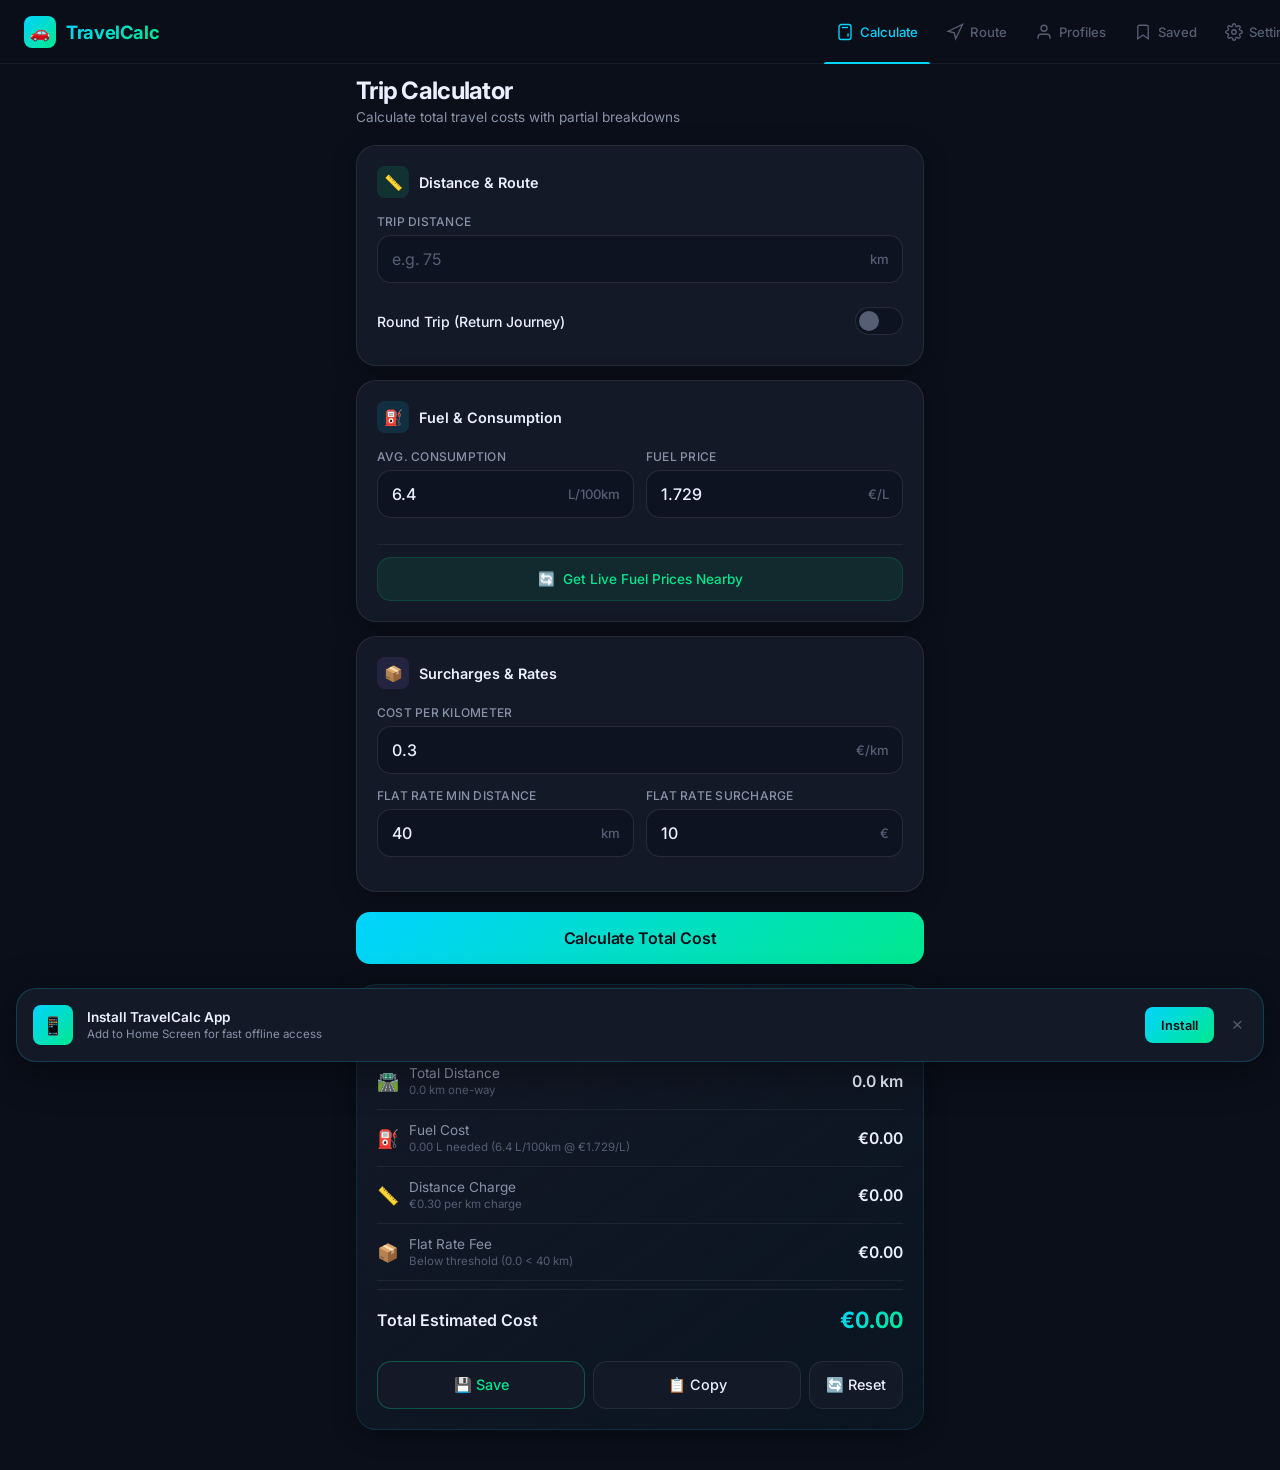
==== Travelcalc/index.html @ 136b0289 "ordnerstruktur" ====
<!DOCTYPE html>
<html lang="en">
<head>
  <meta charset="UTF-8">
  <meta name="viewport" content="width=device-width, initial-scale=1.0, maximum-scale=1.0, user-scalable=no, viewport-fit=cover">
  <title>Travel Cost Calculator — Smart Trip Expense & Fuel Estimation</title>
  <meta name="description" content="Quickly calculate travel and trip driving costs. Accurate fuel expenses, flat rates, per-kilometer charges, multiple vehicle profiles, and real-time gas prices.">
  <meta name="theme-color" content="#0b0f1a">
  <meta name="apple-mobile-web-app-capable" content="yes">
  <meta name="apple-mobile-web-app-status-bar-style" content="black-translucent">
  <meta name="apple-mobile-web-app-title" content="TravelCalc">

  <!-- Manifest & Icons -->
  <link rel="manifest" href="manifest.json">
  <link rel="icon" type="image/png" sizes="192x192" href="icons/icon-192.png">
  <link rel="apple-touch-icon" href="icons/icon-192.png">

  <!-- Typography: Inter -->
  <link rel="preconnect" href="https://fonts.googleapis.com">
  <link rel="preconnect" href="https://fonts.gstatic.com" crossorigin>
  <link href="https://fonts.googleapis.com/css2?family=Inter:wght@300;400;500;600;700;800&display=swap" rel="stylesheet">

  <link rel="stylesheet" href="style.css">
</head>
<body>

  <!-- Top App Header -->
  <header class="app-header">
    <div class="app-header__logo" id="headerLogo">
      <div class="app-header__logo-icon">🚗</div>
      <span>TravelCalc</span>
    </div>
    <button class="app-header__profile-badge" id="activeProfileBadge" title="Click to switch profile">
      <div class="app-header__profile-dot"></div>
      <span id="activeProfileBadgeName">Default Car</span>
    </button>
  </header>

  <!-- Main Views Container -->
  <main class="app-content">

    <!-- ==================== VIEW 1: CALCULATOR ==================== -->
    <section class="view active" id="view-calculator">
      <h1 class="section-title">Trip Calculator</h1>
      <p class="section-subtitle">Calculate total travel costs with partial breakdowns</p>

      <!-- Distance Card -->
      <div class="glass-card">
        <div class="glass-card__title">
          <div class="glass-card__title-icon route">📏</div>
          <span>Distance & Route</span>
        </div>

        <div class="form-group">
          <label class="form-label" for="inputDistance">Trip Distance</label>
          <div class="form-input-group">
            <input type="number" id="inputDistance" class="form-input" placeholder="e.g. 75" step="0.1" min="0" inputmode="decimal">
            <span class="form-input-group__suffix">km</span>
          </div>
        </div>

        <div class="toggle-row">
          <div class="toggle-row__label">Round Trip (Return Journey)</div>
          <label class="toggle-switch">
            <input type="checkbox" id="toggleRoundTrip">
            <span class="toggle-switch__slider"></span>
          </label>
        </div>
      </div>

      <!-- Fuel & Consumption Card -->
      <div class="glass-card">
        <div class="glass-card__title">
          <div class="glass-card__title-icon fuel">⛽</div>
          <span>Fuel & Consumption</span>
        </div>

        <div class="form-row">
          <div class="form-group">
            <label class="form-label" for="inputConsumption">Avg. Consumption</label>
            <div class="form-input-group">
              <input type="number" id="inputConsumption" class="form-input" placeholder="6.5" step="0.1" min="0" inputmode="decimal">
              <span class="form-input-group__suffix">L/100km</span>
            </div>
          </div>

          <div class="form-group">
            <label class="form-label" for="inputFuelPrice">Fuel Price</label>
            <div class="form-input-group">
              <input type="number" id="inputFuelPrice" class="form-input" placeholder="1.75" step="0.001" min="0" inputmode="decimal">
              <span class="form-input-group__suffix">€/L</span>
            </div>
          </div>
        </div>

        <!-- Live Fuel Price Button -->
        <div class="fetch-fuel-section">
          <button type="button" class="fetch-fuel-btn" id="btnFetchFuel">
            <span id="btnFetchFuelIcon">🔄</span>
            <span id="btnFetchFuelText">Get Live Fuel Prices Nearby</span>
          </button>
        </div>
      </div>

      <!-- Surcharges & Extra Costs Card -->
      <div class="glass-card">
        <div class="glass-card__title">
          <div class="glass-card__title-icon flat">📦</div>
          <span>Surcharges & Rates</span>
        </div>

        <div class="form-group">
          <label class="form-label" for="inputCostPerKm">Cost Per Kilometer</label>
          <div class="form-input-group">
            <input type="number" id="inputCostPerKm" class="form-input" placeholder="0.30" step="0.01" min="0" inputmode="decimal">
            <span class="form-input-group__suffix">€/km</span>
          </div>
        </div>

        <div class="form-row">
          <div class="form-group">
            <label class="form-label" for="inputFlatThreshold">Flat Rate Min Distance</label>
            <div class="form-input-group">
              <input type="number" id="inputFlatThreshold" class="form-input" placeholder="50" step="1" min="0" inputmode="numeric">
              <span class="form-input-group__suffix">km</span>
            </div>
          </div>

          <div class="form-group">
            <label class="form-label" for="inputFlatAmount">Flat Rate Surcharge</label>
            <div class="form-input-group">
              <input type="number" id="inputFlatAmount" class="form-input" placeholder="15.00" step="0.50" min="0" inputmode="decimal">
              <span class="form-input-group__suffix">€</span>
            </div>
          </div>
        </div>
      </div>

      <!-- Action Button -->
      <button type="button" class="btn-primary" id="btnCalculate">
        Calculate Total Cost
      </button>

      <!-- Calculation Results Panel -->
      <div class="results-panel" id="resultsPanel">
        <div class="glass-card">
          <div class="glass-card__title">
            <div class="glass-card__title-icon cost">📊</div>
            <span>Cost Breakdown</span>
          </div>

          <div class="result-row">
            <div class="result-row__left">
              <span class="result-row__icon">🛣️</span>
              <div>
                <div class="result-row__label">Total Distance</div>
                <div class="result-row__detail" id="resDistanceDetail">0 km one-way</div>
              </div>
            </div>
            <div class="result-row__value" id="resDistance">0.0 km</div>
          </div>

          <div class="result-row">
            <div class="result-row__left">
              <span class="result-row__icon">⛽</span>
              <div>
                <div class="result-row__label">Fuel Cost</div>
                <div class="result-row__detail" id="resFuelDetail">0.00 L needed</div>
              </div>
            </div>
            <div class="result-row__value" id="resFuelCost">€0.00</div>
          </div>

          <div class="result-row">
            <div class="result-row__left">
              <span class="result-row__icon">📏</span>
              <div>
                <div class="result-row__label">Distance Charge</div>
                <div class="result-row__detail" id="resKmDetail">€0.00 / km</div>
              </div>
            </div>
            <div class="result-row__value" id="resKmCost">€0.00</div>
          </div>

          <div class="result-row">
            <div class="result-row__left">
              <span class="result-row__icon">📦</span>
              <div>
                <div class="result-row__label">Flat Rate Fee</div>
                <div class="result-row__detail" id="resFlatDetail">Threshold not reached</div>
              </div>
            </div>
            <div class="result-row__value" id="resFlatCost">€0.00</div>
          </div>

          <div class="result-row total">
            <div class="result-row__label">Total Estimated Cost</div>
            <div class="result-row__value" id="resTotalCost">€0.00</div>
          </div>

          <div style="display: flex; gap: 8px; margin-top: 16px; flex-wrap: wrap;">
            <button type="button" class="btn-secondary" id="btnSaveCalc" style="flex: 1; border-color: rgba(0, 232, 143, 0.3); color: var(--accent-secondary);">
              💾 Save
            </button>
            <button type="button" class="btn-secondary" id="btnCopySummary" style="flex: 1;">
              📋 Copy
            </button>
            <button type="button" class="btn-secondary" id="btnResetCalc" style="width: auto; padding: 0 16px;">
              🔄 Reset
            </button>
          </div>
        </div>
      </div>
    </section>

    <!-- ==================== VIEW 2: ROUTE PLANNER ==================== -->
    <section class="view" id="view-route">
      <h1 class="section-title">Route Distance</h1>
      <p class="section-subtitle">Enter start & destination to determine route distance automatically</p>

      <div class="glass-card">
        <div class="glass-card__title">
          <div class="glass-card__title-icon route">📍</div>
          <span>Trip Locations</span>
        </div>

        <div class="form-group">
          <label class="form-label" for="routeOrigin">Starting Point (Origin)</label>
          <div class="form-input-group">
            <input type="text" id="routeOrigin" class="form-input" placeholder="e.g. Frankfurt Hauptbahnhof or City">
            <button type="button" class="form-input-group__btn" id="btnCurrentLocation" title="Use current GPS location">🎯</button>
          </div>
        </div>

        <div class="form-group">
          <label class="form-label" for="routeDestination">Destination</label>
          <div class="form-input-group">
            <input type="text" id="routeDestination" class="form-input" placeholder="e.g. Cologne Cathedral, Berlin, Munich">
          </div>
        </div>

        <button type="button" class="btn-primary" id="btnCalculateRoute">
          🔍 Find Distance & Route
        </button>

        <!-- Route Results Display -->
        <div id="routeResultsCard" class="hidden" style="margin-top: 20px;">
          <div class="route-info-bar">
            <div class="route-info-chip">
              <div class="route-info-chip__value" id="routeDistanceValue">0 km</div>
              <div class="route-info-chip__label">Driving Distance</div>
            </div>
            <div class="route-info-chip">
              <div class="route-info-chip__value" id="routeDurationValue">0 min</div>
              <div class="route-info-chip__label">Est. Travel Time</div>
            </div>
          </div>

          <div style="margin-top: 14px; display: flex; gap: 8px;">
            <button type="button" class="btn-primary" id="btnApplyRouteToCalc" style="margin-top: 0; flex: 1;">
              ⚡ Apply Distance & Calculate Costs
            </button>
          </div>
        </div>
      </div>

      <!-- Maps Sync Info Card -->
      <div class="glass-card" style="margin-top: 14px;">
        <div class="glass-card__title">
          <div class="glass-card__title-icon cost">ℹ️</div>
          <span>Routing & Google Maps Sync</span>
        </div>
        <p style="font-size: 0.82rem; color: var(--text-secondary); line-height: 1.5;">
          This app can utilize high-precision routing via <strong>Google Maps Distance Matrix</strong>. If no Google API key is configured yet, the app provides smart routing calculations automatically via open geospatial routing so you can start right away!
        </p>
        <button type="button" class="btn-secondary btn-small" id="btnOpenMapsSettings" style="margin-top: 12px;">
          ⚙️ Configure Google Maps API Key
        </button>
      </div>
    </section>

    <!-- ==================== VIEW 3: PROFILES ==================== -->
    <section class="view" id="view-profiles">
      <div style="display: flex; align-items: center; justify-content: space-between; margin-bottom: 4px;">
        <h1 class="section-title" style="margin-bottom: 0;">Vehicle Profiles</h1>
        <button type="button" class="btn-primary btn-small" id="btnOpenNewProfileModal" style="margin-top: 0;">
          + New Profile
        </button>
      </div>
      <p class="section-subtitle">Save vehicle presets and rates for instant calculation</p>

      <div class="profiles-grid" id="profilesListContainer">
        <!-- Injected via JavaScript -->
      </div>
    </section>

    <!-- ==================== VIEW 4: SETTINGS ==================== -->
    <section class="view" id="view-settings">
      <h1 class="section-title">Settings & APIs</h1>
      <p class="section-subtitle">Configure external services, defaults and data preferences</p>

      <!-- APIs Group -->
      <div class="settings-group">
        <div class="settings-group__title">External Synchronizations</div>

        <div class="settings-item">
          <div class="settings-item__left">
            <span class="settings-item__icon">🗺️</span>
            <div>
              <div class="settings-item__label">Google Maps API</div>
              <div class="settings-item__sublabel">For addresses & driving distance</div>
            </div>
          </div>
          <div class="settings-item__right">
            <span class="api-key-status missing" id="googleMapsStatus">Not configured</span>
          </div>
        </div>

        <div class="glass-card" style="margin-top: 6px; border-radius: 4px 4px var(--radius-md) var(--radius-md); padding: 14px;">
          <label class="form-label" for="settingGoogleMapsKey">Google Maps API Key</label>
          <div class="form-input-group">
            <input type="password" id="settingGoogleMapsKey" class="form-input" placeholder="Paste your AIzaSy... key">
            <button type="button" class="form-input-group__btn" id="btnToggleMapsKeyVisibility">👁️</button>
          </div>
          <div style="display: flex; gap: 8px; margin-top: 10px;">
            <button type="button" class="btn-secondary btn-small" id="btnSaveMapsKey">Save Key</button>
            <button type="button" class="btn-secondary btn-small" id="btnClearMapsKey">Clear</button>
          </div>

          <!-- Google Maps Setup Guide -->
          <details class="api-guide" id="googleMapsGuide">
            <summary class="api-guide__toggle">📖 How to get a Google Maps API Key</summary>
            <div class="api-guide__content">
              <div class="api-guide__step"><span class="api-guide__step-num">1</span> Go to the <a href="https://console.cloud.google.com/apis/credentials" target="_blank" rel="noopener">Google Cloud Console → Credentials</a></div>
              <div class="api-guide__step"><span class="api-guide__step-num">2</span> Create a project (or select an existing one)</div>
              <div class="api-guide__step"><span class="api-guide__step-num">3</span> Click <strong>"+ Create Credentials"</strong> → <strong>"API Key"</strong></div>
              <div class="api-guide__step"><span class="api-guide__step-num">4</span> Enable the <strong>Distance Matrix API</strong> and <strong>Places API</strong> in <a href="https://console.cloud.google.com/apis/library" target="_blank" rel="noopener">API Library</a></div>
              <div class="api-guide__step"><span class="api-guide__step-num">5</span> Copy the key and paste it above</div>
              <div class="api-guide__note">💡 Google gives $200/month free credit (~40,000 route lookups). No charges unless you exceed that.</div>
              <div class="api-guide__note">ℹ️ <strong>Optional:</strong> The app already uses free open routing (OSRM) without this key. Google Maps provides more accurate results for complex addresses.</div>
            </div>
          </details>
        </div>

        <div class="settings-item" style="margin-top: 12px;">
          <div class="settings-item__left">
            <span class="settings-item__icon">⛽</span>
            <div>
              <div class="settings-item__label">Tankerkönig API</div>
              <div class="settings-item__sublabel">Real-time gas station prices in Germany</div>
            </div>
          </div>
          <div class="settings-item__right">
            <span class="api-key-status missing" id="tankerkoenigStatus">Demo mode</span>
          </div>
        </div>

        <div class="glass-card" style="margin-top: 6px; border-radius: 4px 4px var(--radius-md) var(--radius-md); padding: 14px;">
          <label class="form-label" for="settingTankerkoenigKey">Tankerkönig API Key (UUID)</label>
          <div class="form-input-group">
            <input type="password" id="settingTankerkoenigKey" class="form-input" placeholder="e.g. 00000000-0000-0000-0000-000000000002">
            <button type="button" class="form-input-group__btn" id="btnToggleTankerKeyVisibility">👁️</button>
          </div>
          <div style="display: flex; gap: 8px; margin-top: 10px; flex-wrap: wrap;">
            <button type="button" class="btn-secondary btn-small" id="btnSaveTankerKey">Save Key</button>
            <button type="button" class="btn-secondary btn-small" id="btnClearTankerKey">Clear</button>
            <button type="button" class="btn-secondary btn-small" id="btnUseDemoTankerKey" style="margin-left: auto; border-color: rgba(0, 232, 143, 0.3); color: var(--accent-secondary);">⚡ Use Demo Key</button>
          </div>

          <!-- Tankerkönig Setup Guide -->
          <details class="api-guide" id="tankerkoenigGuide">
            <summary class="api-guide__toggle">📖 How to get a Tankerkönig API Key</summary>
            <div class="api-guide__content">
              <div class="api-guide__step"><span class="api-guide__step-num">1</span> Go to <a href="https://creativecommons.tankerkoenig.de/" target="_blank" rel="noopener">creativecommons.tankerkoenig.de</a></div>
              <div class="api-guide__step"><span class="api-guide__step-num">2</span> Click <strong>"API-Key anfordern"</strong> (Request API Key)</div>
              <div class="api-guide__step"><span class="api-guide__step-num">3</span> Enter your email and a short usage description</div>
              <div class="api-guide__step"><span class="api-guide__step-num">4</span> You'll receive a UUID key by email — paste it above</div>
              <div class="api-guide__note">💡 100% free, no credit card needed. Or click <strong>"Use Demo Key"</strong> above to try it instantly with the public test key.</div>
            </div>
          </details>
        </div>
      </div>

      <!-- App Preferences -->
      <div class="settings-group">
        <div class="settings-group__title">Preferences</div>

        <div class="settings-item">
          <div class="settings-item__left">
            <span class="settings-item__icon">⛽</span>
            <div>
              <div class="settings-item__label">Default Fuel Type</div>
              <div class="settings-item__sublabel">Preferred fuel grade for radar</div>
            </div>
          </div>
          <div class="settings-item__right" style="width: 140px;">
            <select id="prefFuelType" class="form-select" style="height: 38px; font-size: 0.85rem;">
              <option value="e5">Super E5</option>
              <option value="e10">Super E10</option>
              <option value="diesel">Diesel</option>
            </select>
          </div>
        </div>

        <div class="settings-item">
          <div class="settings-item__left">
            <span class="settings-item__icon">💶</span>
            <div>
              <div class="settings-item__label">Currency</div>
              <div class="settings-item__sublabel">Symbol used in calculations</div>
            </div>
          </div>
          <div class="settings-item__right" style="width: 100px;">
            <select id="prefCurrency" class="form-select" style="height: 38px; font-size: 0.85rem;">
              <option value="€">EUR (€)</option>
              <option value="$">USD ($)</option>
              <option value="CHF">CHF</option>
              <option value="£">GBP (£)</option>
            </select>
          </div>
        </div>
      </div>

      <!-- Data Management -->
      <div class="settings-group">
        <div class="settings-group__title">Data Management</div>
        <button type="button" class="btn-secondary btn-danger" id="btnResetAllData">
          🗑️ Reset All Profiles & Settings
        </button>
      </div>

      </div>

      <!-- App Information -->
      <div class="app-info">
        <p><strong>Travel Cost Calculator PWA v1.0</strong></p>
        <p>Progressive Web Application for Android & Desktop</p>
        <p>Data stored locally in your browser sandbox.</p>
      </div>
    </section>

    <!-- ==================== VIEW 5: SAVED CALCULATIONS ==================== -->
    <section class="view" id="view-saved">
      <h1 class="section-title">Saved Calculations</h1>
      <p class="section-subtitle">History of your trips and expenses</p>

      <div class="glass-card" style="margin-bottom: 20px;">
        <div style="display: flex; justify-content: space-between; align-items: center; margin-bottom: 16px;">
          <div class="glass-card__title" style="margin-bottom: 0;">
            <div class="glass-card__title-icon flat">🗂️</div>
            <span>History</span>
          </div>
          <select id="sortSavedSelect" class="form-select" style="width: auto; height: 32px; padding: 0 10px; font-size: 0.8rem;">
            <option value="date-desc">Newest First</option>
            <option value="date-asc">Oldest First</option>
            <option value="name-asc">Name (A-Z)</option>
            <option value="name-desc">Name (Z-A)</option>
          </select>
        </div>

        <div id="savedCalculationsList">
          <!-- Saved calculations will be injected here -->
        </div>
      </div>
    </section>

  </main>

  <!-- ==================== BOTTOM NAVIGATION ==================== -->
  <nav class="bottom-nav">
    <button type="button" class="bottom-nav__item active" data-view="calculator" id="navCalculator">
      <svg viewBox="0 0 24 24"><rect x="4" y="2" width="16" height="20" rx="3"></rect><line x1="8" y1="6" x2="16" y2="6"></line><line x1="16" y1="14" x2="16" y2="18"></line><line x1="8" y1="10" x2="8.01" y2="10"></line><line x1="12" y1="10" x2="12.01" y2="10"></line><line x1="16" y1="10" x2="16.01" y2="10"></line><line x1="8" y1="14" x2="8.01" y2="14"></line><line x1="12" y1="14" x2="12.01" y2="14"></line><line x1="8" y1="18" x2="8.01" y2="18"></line><line x1="12" y1="18" x2="12.01" y2="18"></line></svg>
      <span>Calculate</span>
    </button>
    <button type="button" class="bottom-nav__item" data-view="route" id="navRoute">
      <svg viewBox="0 0 24 24"><polygon points="3 11 22 2 13 21 11 13 3 11"></polygon></svg>
      <span>Route</span>
    </button>
    <button type="button" class="bottom-nav__item" data-view="profiles" id="navProfiles">
      <svg viewBox="0 0 24 24"><path d="M20 21v-2a4 4 0 0 0-4-4H8a4 4 0 0 0-4 4v2"></path><circle cx="12" cy="7" r="4"></circle></svg>
      <span>Profiles</span>
    </button>
    <button type="button" class="bottom-nav__item" data-view="saved" id="navSaved">
      <svg viewBox="0 0 24 24"><path d="M19 21l-7-5-7 5V5a2 2 0 0 1 2-2h10a2 2 0 0 1 2 2z"></path></svg>
      <span>Saved</span>
    </button>
    <button type="button" class="bottom-nav__item" data-view="settings" id="navSettings">
      <svg viewBox="0 0 24 24"><circle cx="12" cy="12" r="3"></circle><path d="M19.4 15a1.65 1.65 0 0 0 .33 1.82l.06.06a2 2 0 0 1 0 2.83 2 2 0 0 1-2.83 0l-.06-.06a1.65 1.65 0 0 0-1.82-.33 1.65 1.65 0 0 0-1 1.51V21a2 2 0 0 1-2 2 2 2 0 0 1-2-2v-.09A1.65 1.65 0 0 0 9 19.4a1.65 1.65 0 0 0-1.82.33l-.06.06a2 2 0 0 1-2.83 0 2 2 0 0 1 0-2.83l.06-.06a1.65 1.65 0 0 0 .33-1.82 1.65 1.65 0 0 0-1.51-1H3a2 2 0 0 1-2-2 2 2 0 0 1 2-2h.09A1.65 1.65 0 0 0 4.6 9a1.65 1.65 0 0 0-.33-1.82l-.06-.06a2 2 0 0 1 0-2.83 2 2 0 0 1 2.83 0l.06.06a1.65 1.65 0 0 0 1.82.33H9a1.65 1.65 0 0 0 1-1.51V3a2 2 0 0 1 2-2 2 2 0 0 1 2 2v.09a1.65 1.65 0 0 0 1 1.51 1.65 1.65 0 0 0 1.82-.33l.06-.06a2 2 0 0 1 2.83 0 2 2 0 0 1 0 2.83l-.06.06a1.65 1.65 0 0 0-.33 1.82V9a1.65 1.65 0 0 0 1.51 1H21a2 2 0 0 1 2 2 2 2 0 0 1-2 2h-.09a1.65 1.65 0 0 0-1.51 1z"></path></svg>
      <span>Settings</span>
    </button>
  </nav>

  <!-- ==================== MODAL: PROFILE CREATE/EDIT ==================== -->
  <div class="modal-overlay" id="profileModalOverlay">
    <div class="modal">
      <div class="modal__handle"></div>
      <h2 class="modal__title" id="profileModalTitle">Add Vehicle Profile</h2>

      <input type="hidden" id="modalProfileId">

      <div class="form-group">
        <label class="form-label" for="modalProfileName">Profile Name</label>
        <input type="text" id="modalProfileName" class="form-input" placeholder="e.g. My Commuter Car">
      </div>

      <div class="form-group">
        <label class="form-label" for="modalProfileVehicle">Vehicle Model / Description</label>
        <input type="text" id="modalProfileVehicle" class="form-input" placeholder="e.g. VW Golf 2.0 TDI">
      </div>

      <div class="form-row">
        <div class="form-group">
          <label class="form-label" for="modalProfileConsumption">Consumption (L/100km)</label>
          <input type="number" id="modalProfileConsumption" class="form-input" placeholder="6.2" step="0.1" min="0" inputmode="decimal">
        </div>

        <div class="form-group">
          <label class="form-label" for="modalProfileFuelType">Fuel Type</label>
          <select id="modalProfileFuelType" class="form-select">
            <option value="e5">Super E5</option>
            <option value="e10">Super E10</option>
            <option value="diesel">Diesel</option>
          </select>
        </div>
      </div>

      <div class="form-group">
        <label class="form-label" for="modalProfileCostPerKm">Cost Per Kilometer (€/km)</label>
        <input type="number" id="modalProfileCostPerKm" class="form-input" placeholder="0.30" step="0.01" min="0" inputmode="decimal">
      </div>

      <div class="form-row">
        <div class="form-group">
          <label class="form-label" for="modalProfileFlatThreshold">Flat Rate Min (km)</label>
          <input type="number" id="modalProfileFlatThreshold" class="form-input" placeholder="50" step="1" min="0" inputmode="numeric">
        </div>

        <div class="form-group">
          <label class="form-label" for="modalProfileFlatAmount">Flat Rate Surcharge (€)</label>
          <input type="number" id="modalProfileFlatAmount" class="form-input" placeholder="15.00" step="0.5" min="0" inputmode="decimal">
        </div>
      </div>

      <div class="modal__footer">
        <button type="button" class="btn-secondary" id="btnCancelProfileModal">Cancel</button>
        <button type="button" class="btn-primary" id="btnSaveProfileModal">Save Profile</button>
      </div>
    </div>
  </div>

  <!-- ==================== MODAL: SAVE/EDIT CALCULATION ==================== -->
  <div class="modal-overlay" id="saveCalcModalOverlay">
    <div class="modal">
      <div class="modal__handle"></div>
      <h2 class="modal__title" id="saveCalcModalTitle">Save Calculation</h2>
      
      <input type="hidden" id="modalCalcId">

      <div class="form-group">
        <label class="form-label" for="modalCalcName">Calculation Name</label>
        <input type="text" id="modalCalcName" class="form-input" placeholder="e.g. Summer Road Trip">
      </div>

      <div class="form-group">
        <label class="form-label" for="modalCalcDate">Date</label>
        <input type="date" id="modalCalcDate" class="form-input">
      </div>

      <div class="modal__footer">
        <button type="button" class="btn-secondary" id="btnCancelCalcModal">Cancel</button>
        <button type="button" class="btn-primary" id="btnConfirmSaveCalc">Save</button>
      </div>
    </div>
  </div>

  <!-- ==================== MODAL: NEARBY GAS STATIONS ==================== -->
  <div class="modal-overlay" id="stationsModalOverlay">
    <div class="modal">
      <div class="modal__handle"></div>
      <h2 class="modal__title">Nearby Gas Stations & Prices</h2>
      <p style="font-size: 0.8rem; color: var(--text-secondary); margin-bottom: 12px;">
        Tap any station to adopt its current price into your calculation:
      </p>

      <div id="stationsListContainer" class="station-list">
        <!-- Stations injected here -->
      </div>

      <div class="modal__footer">
        <button type="button" class="btn-secondary" id="btnCloseStationsModal">Close</button>
      </div>
    </div>
  </div>

  <!-- ==================== PRINT CONTAINER ==================== -->
  <div id="printContainer" class="print-only"></div>

  <!-- ==================== TOAST ==================== -->
  <div class="toast" id="appToast">
    <span id="toastIcon">✓</span>
    <span id="toastMessage">Action completed</span>
  </div>

  <!-- ==================== INSTALL BANNER ==================== -->
  <div class="install-banner" id="installBanner">
    <div class="install-banner__icon">📱</div>
    <div class="install-banner__text">
      <div class="install-banner__title">Install TravelCalc App</div>
      <div class="install-banner__subtitle">Add to Home Screen for fast offline access</div>
    </div>
    <button type="button" class="install-banner__install" id="btnInstallPwa">Install</button>
    <button type="button" class="install-banner__close" id="btnCloseInstallBanner">&times;</button>
  </div>

  <!-- Application Logic -->
  <script src="app.js"></script>
</body>
</html>
---- Travelcalc/style.css ----
/* ========================================
   TRAVEL COST CALCULATOR PWA — STYLE
   Premium Dark Theme, Mobile-First
   ======================================== */

/* ---- CSS Custom Properties ---- */
:root {
  --bg-primary: #0b0f1a;
  --bg-secondary: #101526;
  --bg-card: #141927;
  --bg-card-hover: #1a2035;
  --bg-input: #0e1322;
  --bg-modal: rgba(5, 8, 18, 0.92);

  --border-subtle: rgba(255, 255, 255, 0.06);
  --border-card: rgba(255, 255, 255, 0.08);
  --border-input: rgba(255, 255, 255, 0.1);
  --border-focus: var(--accent-primary);

  --accent-primary: #00d4ff;
  --accent-secondary: #00e88f;
  --accent-warning: #ffb347;
  --accent-danger: #ff5e6c;
  --accent-gradient: linear-gradient(135deg, #00d4ff, #00e88f);
  --accent-glow: 0 0 20px rgba(0, 212, 255, 0.25);

  --text-primary: #eaf0ff;
  --text-secondary: #8892a8;
  --text-muted: #555e73;
  --text-accent: var(--accent-primary);

  --radius-sm: 8px;
  --radius-md: 14px;
  --radius-lg: 20px;
  --radius-xl: 28px;

  --shadow-card: 0 4px 24px rgba(0, 0, 0, 0.3);
  --shadow-elevated: 0 8px 40px rgba(0, 0, 0, 0.45);
  --shadow-bottom-nav: 0 -4px 30px rgba(0, 0, 0, 0.5);

  --transition-fast: 0.15s ease;
  --transition-normal: 0.3s cubic-bezier(0.4, 0, 0.2, 1);
  --transition-slow: 0.5s cubic-bezier(0.4, 0, 0.2, 1);

  --font-family: 'Inter', -apple-system, BlinkMacSystemFont, 'Segoe UI', sans-serif;

  --nav-height: 64px;
  --bottom-nav-height: 68px;
  --safe-area-bottom: env(safe-area-inset-bottom, 0px);
}

/* ---- Reset & Base ---- */
*, *::before, *::after {
  margin: 0;
  padding: 0;
  box-sizing: border-box;
}

html {
  font-size: 16px;
  -webkit-tap-highlight-color: transparent;
  scroll-behavior: smooth;
}

body {
  font-family: var(--font-family);
  background: var(--bg-primary);
  color: var(--text-primary);
  min-height: 100dvh;
  overflow-x: hidden;
  -webkit-font-smoothing: antialiased;
  -moz-osx-font-smoothing: grayscale;
}

/* Scrollbar styling */
::-webkit-scrollbar {
  width: 4px;
}
::-webkit-scrollbar-track {
  background: transparent;
}
::-webkit-scrollbar-thumb {
  background: var(--text-muted);
  border-radius: 4px;
}

/* ---- Utilities ---- */
.hidden {
  display: none !important;
}

.sr-only {
  position: absolute;
  width: 1px;
  height: 1px;
  padding: 0;
  margin: -1px;
  overflow: hidden;
  clip: rect(0,0,0,0);
  border: 0;
}

/* ---- Top Header ---- */
.app-header {
  position: fixed;
  top: 0;
  left: 0;
  right: 0;
  height: var(--nav-height);
  background: rgba(11, 15, 26, 0.85);
  backdrop-filter: blur(20px);
  -webkit-backdrop-filter: blur(20px);
  border-bottom: 1px solid var(--border-subtle);
  display: flex;
  align-items: center;
  justify-content: space-between;
  padding: 0 20px;
  z-index: 100;
}

.app-header__logo {
  display: flex;
  align-items: center;
  gap: 10px;
  font-size: 1.15rem;
  font-weight: 700;
  color: var(--text-primary);
  letter-spacing: -0.02em;
  cursor: pointer;
}

.app-header__logo-icon {
  width: 32px;
  height: 32px;
  background: var(--accent-gradient);
  border-radius: var(--radius-sm);
  display: flex;
  align-items: center;
  justify-content: center;
  font-size: 1rem;
}

.app-header__logo span {
  background: var(--accent-gradient);
  -webkit-background-clip: text;
  -webkit-text-fill-color: transparent;
  background-clip: text;
}

.app-header__profile-badge {
  display: flex;
  align-items: center;
  gap: 8px;
  background: var(--bg-card);
  border: 1px solid var(--border-card);
  border-radius: var(--radius-xl);
  padding: 6px 14px 6px 10px;
  font-size: 0.8rem;
  color: var(--text-secondary);
  cursor: pointer;
  transition: var(--transition-fast);
}

.app-header__profile-badge:hover,
.app-header__profile-badge:active {
  background: var(--bg-card-hover);
  border-color: var(--accent-primary);
  color: var(--text-primary);
}

.app-header__profile-dot {
  width: 8px;
  height: 8px;
  border-radius: 50%;
  background: var(--accent-secondary);
}

/* ---- Bottom Navigation ---- */
.bottom-nav {
  position: fixed;
  bottom: 0;
  left: 0;
  right: 0;
  height: calc(var(--bottom-nav-height) + var(--safe-area-bottom));
  padding-bottom: var(--safe-area-bottom);
  background: rgba(14, 19, 34, 0.92);
  backdrop-filter: blur(24px);
  -webkit-backdrop-filter: blur(24px);
  border-top: 1px solid var(--border-subtle);
  box-shadow: var(--shadow-bottom-nav);
  display: flex;
  align-items: stretch;
  z-index: 100;
}

.bottom-nav__item {
  flex: 1;
  display: flex;
  flex-direction: column;
  align-items: center;
  justify-content: center;
  gap: 4px;
  background: none;
  border: none;
  color: var(--text-muted);
  font-family: var(--font-family);
  font-size: 0.65rem;
  font-weight: 500;
  cursor: pointer;
  transition: var(--transition-fast);
  position: relative;
  -webkit-tap-highlight-color: transparent;
}

.bottom-nav__item svg {
  width: 22px;
  height: 22px;
  stroke: currentColor;
  fill: none;
  stroke-width: 1.8;
  transition: var(--transition-fast);
}

.bottom-nav__item.active {
  color: var(--accent-primary);
}

.bottom-nav__item.active::before {
  content: '';
  position: absolute;
  top: 0;
  left: 50%;
  transform: translateX(-50%);
  width: 32px;
  height: 3px;
  background: var(--accent-primary);
  border-radius: 0 0 3px 3px;
}

.bottom-nav__item:active {
  transform: scale(0.92);
}

/* ---- Main Content Area ---- */
.app-content {
  padding-top: calc(var(--nav-height) + 12px);
  padding-bottom: calc(var(--bottom-nav-height) + var(--safe-area-bottom) + 20px);
  min-height: 100dvh;
}

/* ---- View Containers ---- */
.view {
  display: none;
  padding: 0 16px;
  animation: viewFadeIn 0.35s ease forwards;
}

.view.active {
  display: block;
}

@keyframes viewFadeIn {
  from {
    opacity: 0;
    transform: translateY(12px);
  }
  to {
    opacity: 1;
    transform: translateY(0);
  }
}

/* ---- Section Title ---- */
.section-title {
  font-size: 1.5rem;
  font-weight: 700;
  letter-spacing: -0.03em;
  margin-bottom: 4px;
}

.section-subtitle {
  font-size: 0.85rem;
  color: var(--text-secondary);
  margin-bottom: 20px;
}

/* ---- Glass Card ---- */
.glass-card {
  background: var(--bg-card);
  border: 1px solid var(--border-card);
  border-radius: var(--radius-lg);
  padding: 20px;
  box-shadow: var(--shadow-card);
  transition: var(--transition-normal);
}

.glass-card + .glass-card {
  margin-top: 14px;
}

.glass-card__title {
  display: flex;
  align-items: center;
  gap: 10px;
  font-size: 0.9rem;
  font-weight: 600;
  color: var(--text-primary);
  margin-bottom: 16px;
}

.glass-card__title-icon {
  width: 32px;
  height: 32px;
  border-radius: var(--radius-sm);
  display: flex;
  align-items: center;
  justify-content: center;
  font-size: 0.95rem;
  flex-shrink: 0;
}

.glass-card__title-icon.fuel {
  background: rgba(0, 212, 255, 0.12);
}
.glass-card__title-icon.route {
  background: rgba(0, 232, 143, 0.12);
}
.glass-card__title-icon.cost {
  background: rgba(255, 179, 71, 0.12);
}
.glass-card__title-icon.flat {
  background: rgba(160, 120, 255, 0.12);
}

/* ---- Form Elements ---- */
.form-group {
  margin-bottom: 14px;
}

.form-group:last-child {
  margin-bottom: 0;
}

.form-label {
  display: block;
  font-size: 0.75rem;
  font-weight: 500;
  color: var(--text-secondary);
  margin-bottom: 6px;
  letter-spacing: 0.02em;
  text-transform: uppercase;
}

.form-input {
  width: 100%;
  height: 48px;
  background: var(--bg-input);
  border: 1.5px solid var(--border-input);
  border-radius: var(--radius-md);
  padding: 0 14px;
  font-family: var(--font-family);
  font-size: 1rem;
  font-weight: 500;
  color: var(--text-primary);
  transition: var(--transition-fast);
  outline: none;
  -webkit-appearance: none;
}

.form-input:focus {
  border-color: var(--border-focus);
  box-shadow: 0 0 0 3px rgba(0, 212, 255, 0.1);
}

.form-input::placeholder {
  color: var(--text-muted);
  font-weight: 400;
}

.form-input-group {
  position: relative;
  display: flex;
  align-items: center;
}

.form-input-group .form-input {
  padding-right: 52px;
}

.form-input-group__suffix {
  position: absolute;
  right: 14px;
  font-size: 0.82rem;
  font-weight: 500;
  color: var(--text-muted);
  pointer-events: none;
}

.form-input-group__btn {
  position: absolute;
  right: 6px;
  width: 36px;
  height: 36px;
  border-radius: var(--radius-sm);
  background: rgba(0, 212, 255, 0.1);
  border: none;
  color: var(--accent-primary);
  display: flex;
  align-items: center;
  justify-content: center;
  cursor: pointer;
  transition: var(--transition-fast);
  font-size: 1.1rem;
}

.form-input-group__btn:hover,
.form-input-group__btn:active {
  background: rgba(0, 212, 255, 0.2);
}

.form-row {
  display: grid;
  grid-template-columns: 1fr 1fr;
  gap: 12px;
}

/* Toggle Switch */
.toggle-row {
  display: flex;
  align-items: center;
  justify-content: space-between;
  padding: 10px 0;
}

.toggle-row__label {
  font-size: 0.88rem;
  font-weight: 500;
  color: var(--text-primary);
}

.toggle-switch {
  position: relative;
  width: 48px;
  height: 28px;
  cursor: pointer;
}

.toggle-switch input {
  opacity: 0;
  width: 0;
  height: 0;
}

.toggle-switch__slider {
  position: absolute;
  inset: 0;
  background: var(--bg-input);
  border: 1.5px solid var(--border-input);
  border-radius: 14px;
  transition: var(--transition-normal);
}

.toggle-switch__slider::before {
  content: '';
  position: absolute;
  width: 20px;
  height: 20px;
  left: 3px;
  bottom: 3px;
  background: var(--text-muted);
  border-radius: 50%;
  transition: var(--transition-normal);
}

.toggle-switch input:checked + .toggle-switch__slider {
  background: rgba(0, 212, 255, 0.15);
  border-color: var(--accent-primary);
}

.toggle-switch input:checked + .toggle-switch__slider::before {
  transform: translateX(20px);
  background: var(--accent-primary);
}

/* Select Dropdown */
.form-select {
  width: 100%;
  height: 48px;
  background: var(--bg-input);
  border: 1.5px solid var(--border-input);
  border-radius: var(--radius-md);
  padding: 0 14px;
  font-family: var(--font-family);
  font-size: 1rem;
  font-weight: 500;
  color: var(--text-primary);
  outline: none;
  cursor: pointer;
  transition: var(--transition-fast);
  -webkit-appearance: none;
  appearance: none;
  background-image: url("data:image/svg+xml,%3Csvg xmlns='http://www.w3.org/2000/svg' width='16' height='16' fill='%238892a8' viewBox='0 0 16 16'%3E%3Cpath d='M4.5 6l3.5 4 3.5-4'/%3E%3C/svg%3E");
  background-repeat: no-repeat;
  background-position: right 14px center;
  background-size: 16px;
}

.form-select:focus {
  border-color: var(--border-focus);
  box-shadow: 0 0 0 3px rgba(0, 212, 255, 0.1);
}

/* ---- Primary Button ---- */
.btn-primary {
  width: 100%;
  height: 52px;
  background: var(--accent-gradient);
  border: none;
  border-radius: var(--radius-md);
  font-family: var(--font-family);
  font-size: 1rem;
  font-weight: 600;
  color: var(--bg-primary);
  cursor: pointer;
  transition: var(--transition-normal);
  position: relative;
  overflow: hidden;
  letter-spacing: -0.01em;
  margin-top: 20px;
}

.btn-primary:hover {
  box-shadow: var(--accent-glow);
  transform: translateY(-1px);
}

.btn-primary:active {
  transform: scale(0.98) translateY(0);
}

.btn-primary::after {
  content: '';
  position: absolute;
  inset: 0;
  background: linear-gradient(90deg, transparent, rgba(255,255,255,0.15), transparent);
  transform: translateX(-100%);
  transition: transform 0.6s ease;
}

.btn-primary:hover::after {
  transform: translateX(100%);
}

.btn-secondary {
  width: 100%;
  height: 48px;
  background: var(--bg-card);
  border: 1.5px solid var(--border-card);
  border-radius: var(--radius-md);
  font-family: var(--font-family);
  font-size: 0.9rem;
  font-weight: 500;
  color: var(--text-primary);
  cursor: pointer;
  transition: var(--transition-fast);
}

.btn-secondary:hover,
.btn-secondary:active {
  background: var(--bg-card-hover);
  border-color: var(--accent-primary);
}

.btn-danger {
  background: rgba(255, 94, 108, 0.1);
  border-color: rgba(255, 94, 108, 0.2);
  color: var(--accent-danger);
}

.btn-danger:hover,
.btn-danger:active {
  background: rgba(255, 94, 108, 0.18);
  border-color: var(--accent-danger);
}

.btn-small {
  height: 38px;
  padding: 0 16px;
  font-size: 0.82rem;
  border-radius: var(--radius-sm);
  width: auto;
}

.btn-icon {
  width: 44px;
  height: 44px;
  border-radius: var(--radius-md);
  background: var(--bg-card);
  border: 1px solid var(--border-card);
  display: flex;
  align-items: center;
  justify-content: center;
  color: var(--text-secondary);
  cursor: pointer;
  transition: var(--transition-fast);
  font-size: 1.1rem;
  flex-shrink: 0;
}

.btn-icon:hover,
.btn-icon:active {
  background: var(--bg-card-hover);
  color: var(--accent-primary);
  border-color: var(--accent-primary);
}

/* ---- Results Panel ---- */
.results-panel {
  margin-top: 20px;
  animation: slideUp 0.45s cubic-bezier(0.34, 1.56, 0.64, 1) forwards;
}

@keyframes slideUp {
  from {
    opacity: 0;
    transform: translateY(30px);
  }
  to {
    opacity: 1;
    transform: translateY(0);
  }
}

.results-panel .glass-card {
  border-color: rgba(0, 212, 255, 0.12);
  background: linear-gradient(145deg, var(--bg-card) 0%, rgba(0, 212, 255, 0.03) 100%);
}

.result-row {
  display: flex;
  align-items: center;
  justify-content: space-between;
  padding: 12px 0;
  border-bottom: 1px solid var(--border-subtle);
}

.result-row:last-child {
  border-bottom: none;
}

.result-row__left {
  display: flex;
  align-items: center;
  gap: 10px;
}

.result-row__icon {
  font-size: 1.1rem;
}

.result-row__label {
  font-size: 0.85rem;
  color: var(--text-secondary);
}

.result-row__value {
  font-size: 1rem;
  font-weight: 600;
  color: var(--text-primary);
  font-variant-numeric: tabular-nums;
}

.result-row.total {
  margin-top: 8px;
  padding-top: 16px;
  border-top: 1.5px solid var(--border-card);
  border-bottom: none;
}

.result-row.total .result-row__label {
  font-size: 1rem;
  font-weight: 600;
  color: var(--text-primary);
}

.result-row.total .result-row__value {
  font-size: 1.4rem;
  font-weight: 700;
  background: var(--accent-gradient);
  -webkit-background-clip: text;
  -webkit-text-fill-color: transparent;
  background-clip: text;
}

/* Result row detail text */
.result-row__detail {
  font-size: 0.72rem;
  color: var(--text-muted);
  margin-top: 2px;
}

/* ---- Route View Extras ---- */
.route-info-bar {
  display: flex;
  gap: 12px;
  margin-top: 14px;
}

.route-info-chip {
  flex: 1;
  background: rgba(0, 232, 143, 0.08);
  border: 1px solid rgba(0, 232, 143, 0.15);
  border-radius: var(--radius-md);
  padding: 12px;
  text-align: center;
}

.route-info-chip__value {
  font-size: 1.2rem;
  font-weight: 700;
  color: var(--accent-secondary);
}

.route-info-chip__label {
  font-size: 0.7rem;
  color: var(--text-secondary);
  text-transform: uppercase;
  letter-spacing: 0.04em;
  margin-top: 2px;
}

/* ---- Profile Cards ---- */
.profiles-grid {
  display: flex;
  flex-direction: column;
  gap: 12px;
}

.profile-card {
  background: var(--bg-card);
  border: 1.5px solid var(--border-card);
  border-radius: var(--radius-lg);
  padding: 16px;
  display: flex;
  align-items: center;
  gap: 14px;
  cursor: pointer;
  transition: var(--transition-normal);
}

.profile-card:hover,
.profile-card:active {
  background: var(--bg-card-hover);
}

.profile-card.active {
  border-color: var(--accent-primary);
  background: rgba(0, 212, 255, 0.04);
  box-shadow: 0 0 24px rgba(0, 212, 255, 0.08);
}

.profile-card__avatar {
  width: 44px;
  height: 44px;
  border-radius: var(--radius-md);
  background: var(--accent-gradient);
  display: flex;
  align-items: center;
  justify-content: center;
  font-size: 1.2rem;
  flex-shrink: 0;
  color: var(--bg-primary);
  font-weight: 700;
}

.profile-card__info {
  flex: 1;
  min-width: 0;
}

.profile-card__name {
  font-size: 0.95rem;
  font-weight: 600;
  color: var(--text-primary);
  white-space: nowrap;
  overflow: hidden;
  text-overflow: ellipsis;
}

.profile-card__meta {
  font-size: 0.75rem;
  color: var(--text-secondary);
  margin-top: 2px;
  display: flex;
  gap: 10px;
  flex-wrap: wrap;
}

.profile-card__meta span {
  display: flex;
  align-items: center;
  gap: 4px;
}

.profile-card__actions {
  display: flex;
  gap: 6px;
}

.profile-card__actions .btn-icon {
  width: 36px;
  height: 36px;
  font-size: 0.9rem;
}

.add-profile-btn {
  width: 100%;
  height: 56px;
  background: var(--bg-card);
  border: 2px dashed var(--border-card);
  border-radius: var(--radius-lg);
  display: flex;
  align-items: center;
  justify-content: center;
  gap: 8px;
  color: var(--text-muted);
  font-family: var(--font-family);
  font-size: 0.88rem;
  font-weight: 500;
  cursor: pointer;
  transition: var(--transition-fast);
}

.add-profile-btn:hover,
.add-profile-btn:active {
  border-color: var(--accent-primary);
  color: var(--accent-primary);
  background: rgba(0, 212, 255, 0.04);
}

/* ---- Fuel Stations List ---- */
.station-list {
  display: flex;
  flex-direction: column;
  gap: 8px;
  margin-top: 12px;
  max-height: 280px;
  overflow-y: auto;
}

.station-item {
  display: flex;
  align-items: center;
  gap: 12px;
  padding: 12px;
  background: var(--bg-input);
  border: 1px solid var(--border-subtle);
  border-radius: var(--radius-md);
  cursor: pointer;
  transition: var(--transition-fast);
}

.station-item:hover,
.station-item:active {
  border-color: var(--accent-primary);
  background: rgba(0, 212, 255, 0.04);
}

.station-item__price {
  font-size: 1.15rem;
  font-weight: 700;
  color: var(--accent-secondary);
  min-width: 58px;
}

.station-item__info {
  flex: 1;
  min-width: 0;
}

.station-item__name {
  font-size: 0.82rem;
  font-weight: 600;
  color: var(--text-primary);
  white-space: nowrap;
  overflow: hidden;
  text-overflow: ellipsis;
}

.station-item__distance {
  font-size: 0.72rem;
  color: var(--text-muted);
  margin-top: 1px;
}

.station-item__use {
  font-size: 0.72rem;
  font-weight: 600;
  color: var(--accent-primary);
  text-transform: uppercase;
  letter-spacing: 0.05em;
}

/* ---- Settings View ---- */
.settings-group {
  margin-bottom: 24px;
}

.settings-group__title {
  font-size: 0.72rem;
  font-weight: 600;
  color: var(--text-muted);
  text-transform: uppercase;
  letter-spacing: 0.06em;
  margin-bottom: 10px;
  padding-left: 4px;
}

.settings-item {
  display: flex;
  align-items: center;
  justify-content: space-between;
  padding: 14px 16px;
  background: var(--bg-card);
  border: 1px solid var(--border-card);
  border-radius: var(--radius-md);
  margin-bottom: 2px;
}

.settings-item:first-child {
  border-radius: var(--radius-md) var(--radius-md) 4px 4px;
}

.settings-item:last-child {
  border-radius: 4px 4px var(--radius-md) var(--radius-md);
  margin-bottom: 0;
}

.settings-item:only-child {
  border-radius: var(--radius-md);
}

.settings-item__left {
  display: flex;
  align-items: center;
  gap: 12px;
}

.settings-item__icon {
  font-size: 1.1rem;
}

.settings-item__label {
  font-size: 0.88rem;
  font-weight: 500;
  color: var(--text-primary);
}

.settings-item__sublabel {
  font-size: 0.72rem;
  color: var(--text-muted);
  margin-top: 1px;
}

.settings-item__right {
  font-size: 0.82rem;
  color: var(--text-muted);
}

.api-key-input {
  width: 150px;
  height: 36px;
  background: var(--bg-input);
  border: 1px solid var(--border-input);
  border-radius: var(--radius-sm);
  padding: 0 10px;
  font-family: var(--font-family);
  font-size: 0.78rem;
  color: var(--text-primary);
  outline: none;
  transition: var(--transition-fast);
}

.api-key-input:focus {
  border-color: var(--accent-primary);
}

.api-key-status {
  display: inline-flex;
  align-items: center;
  gap: 4px;
  font-size: 0.72rem;
  font-weight: 500;
  padding: 3px 8px;
  border-radius: 10px;
}

.api-key-status.connected {
  background: rgba(0, 232, 143, 0.1);
  color: var(--accent-secondary);
}

.api-key-status.missing {
  background: rgba(255, 179, 71, 0.1);
  color: var(--accent-warning);
}

/* ---- API Setup Guides ---- */
.api-guide {
  margin-top: 14px;
  border-top: 1px solid var(--border-subtle);
  padding-top: 12px;
}

.api-guide__toggle {
  font-size: 0.82rem;
  font-weight: 500;
  color: var(--accent-primary);
  cursor: pointer;
  list-style: none;
  display: flex;
  align-items: center;
  gap: 6px;
  padding: 6px 0;
  transition: var(--transition-fast);
}

.api-guide__toggle::-webkit-details-marker {
  display: none;
}

.api-guide__toggle::after {
  content: '▸';
  font-size: 0.7rem;
  margin-left: auto;
  transition: transform 0.2s ease;
}

.api-guide[open] .api-guide__toggle::after {
  transform: rotate(90deg);
}

.api-guide__content {
  padding: 10px 0 4px;
}

.api-guide__step {
  display: flex;
  align-items: flex-start;
  gap: 10px;
  font-size: 0.82rem;
  color: var(--text-secondary);
  line-height: 1.5;
  padding: 6px 0;
}

.api-guide__step a {
  color: var(--accent-primary);
  text-decoration: none;
  font-weight: 500;
}

.api-guide__step a:hover {
  text-decoration: underline;
}

.api-guide__step-num {
  width: 22px;
  height: 22px;
  min-width: 22px;
  background: rgba(0, 212, 255, 0.1);
  border-radius: 50%;
  display: flex;
  align-items: center;
  justify-content: center;
  font-size: 0.72rem;
  font-weight: 700;
  color: var(--accent-primary);
  margin-top: 1px;
}

.api-guide__note {
  font-size: 0.78rem;
  color: var(--text-muted);
  line-height: 1.5;
  padding: 8px 10px;
  margin-top: 6px;
  background: rgba(255, 255, 255, 0.02);
  border-radius: var(--radius-sm);
  border-left: 2px solid var(--accent-primary);
}

/* ---- Modal ---- */
.modal-overlay {
  position: fixed;
  inset: 0;
  background: var(--bg-modal);
  backdrop-filter: blur(8px);
  -webkit-backdrop-filter: blur(8px);
  z-index: 200;
  display: flex;
  align-items: flex-end;
  justify-content: center;
  opacity: 0;
  visibility: hidden;
  transition: var(--transition-normal);
}

.modal-overlay.active {
  opacity: 1;
  visibility: visible;
}

.modal {
  width: 100%;
  max-width: 500px;
  max-height: 90dvh;
  background: var(--bg-secondary);
  border: 1px solid var(--border-card);
  border-radius: var(--radius-xl) var(--radius-xl) 0 0;
  padding: 24px 20px calc(20px + var(--safe-area-bottom));
  overflow-y: auto;
  transform: translateY(100%);
  transition: transform 0.4s cubic-bezier(0.32, 0.72, 0, 1);
}

.modal-overlay.active .modal {
  transform: translateY(0);
}

.modal__handle {
  width: 36px;
  height: 4px;
  background: var(--text-muted);
  border-radius: 2px;
  margin: 0 auto 20px;
  opacity: 0.5;
}

.modal__title {
  font-size: 1.2rem;
  font-weight: 700;
  margin-bottom: 20px;
  letter-spacing: -0.02em;
}

.modal__footer {
  display: flex;
  gap: 10px;
  margin-top: 24px;
}

.modal__footer .btn-primary,
.modal__footer .btn-secondary {
  margin-top: 0;
}

/* ---- Toast Notification ---- */
.toast {
  position: fixed;
  top: calc(var(--nav-height) + 16px);
  left: 50%;
  transform: translateX(-50%) translateY(-20px);
  opacity: 0;
  visibility: hidden;
  background: var(--bg-card);
  border: 1px solid var(--border-card);
  border-radius: var(--radius-md);
  padding: 12px 20px;
  font-size: 0.85rem;
  font-weight: 500;
  color: var(--text-primary);
  box-shadow: var(--shadow-elevated);
  z-index: 150;
  transition: all 0.4s cubic-bezier(0.34, 1.56, 0.64, 1);
  display: flex;
  align-items: center;
  gap: 10px;
  max-width: calc(100% - 32px);
  pointer-events: none;
}

.toast.show {
  transform: translateX(-50%) translateY(0);
  opacity: 1;
  visibility: visible;
  pointer-events: auto;
}

.toast.success {
  border-color: rgba(0, 232, 143, 0.3);
}

.toast.error {
  border-color: rgba(255, 94, 108, 0.3);
}

/* ---- Shimmer Loading ---- */
.shimmer {
  position: relative;
  overflow: hidden;
}

.shimmer::after {
  content: '';
  position: absolute;
  inset: 0;
  background: linear-gradient(90deg, transparent, rgba(255,255,255,0.04), transparent);
  animation: shimmerAnim 1.5s infinite;
}

@keyframes shimmerAnim {
  from { transform: translateX(-100%); }
  to { transform: translateX(100%); }
}

/* ---- Fetch Fuel Price Section ---- */
.fetch-fuel-section {
  margin-top: 12px;
  padding-top: 12px;
  border-top: 1px solid var(--border-subtle);
}

.fetch-fuel-btn {
  width: 100%;
  height: 44px;
  background: rgba(0, 232, 143, 0.08);
  border: 1px solid rgba(0, 232, 143, 0.15);
  border-radius: var(--radius-md);
  display: flex;
  align-items: center;
  justify-content: center;
  gap: 8px;
  color: var(--accent-secondary);
  font-family: var(--font-family);
  font-size: 0.85rem;
  font-weight: 500;
  cursor: pointer;
  transition: var(--transition-fast);
}

.fetch-fuel-btn:hover,
.fetch-fuel-btn:active {
  background: rgba(0, 232, 143, 0.14);
}

.fetch-fuel-btn:disabled {
  opacity: 0.5;
  cursor: not-allowed;
}

/* ---- Empty State ---- */
.empty-state {
  text-align: center;
  padding: 40px 20px;
  color: var(--text-muted);
}

.empty-state__icon {
  font-size: 2.5rem;
  margin-bottom: 12px;
  opacity: 0.5;
}

.empty-state__text {
  font-size: 0.9rem;
  line-height: 1.5;
}

/* ---- Divider ---- */
.divider {
  height: 1px;
  background: var(--border-subtle);
  margin: 16px 0;
}

/* ---- App Info ---- */
.app-info {
  text-align: center;
  padding: 20px;
  color: var(--text-muted);
  font-size: 0.75rem;
  line-height: 1.6;
}

.app-info a {
  color: var(--accent-primary);
  text-decoration: none;
}

/* ---- Install Banner ---- */
.install-banner {
  position: fixed;
  bottom: calc(var(--bottom-nav-height) + var(--safe-area-bottom) + 12px);
  left: 16px;
  right: 16px;
  background: var(--bg-card);
  border: 1px solid rgba(0, 212, 255, 0.2);
  border-radius: var(--radius-lg);
  padding: 16px;
  display: flex;
  align-items: center;
  gap: 14px;
  box-shadow: var(--shadow-elevated);
  z-index: 90;
  transform: translateY(calc(100% + 100px));
  transition: transform 0.5s cubic-bezier(0.34, 1.56, 0.64, 1);
}

.install-banner.show {
  transform: translateY(0);
}

.install-banner__icon {
  width: 40px;
  height: 40px;
  background: var(--accent-gradient);
  border-radius: var(--radius-sm);
  display: flex;
  align-items: center;
  justify-content: center;
  font-size: 1.1rem;
  flex-shrink: 0;
}

.install-banner__text {
  flex: 1;
}

.install-banner__title {
  font-size: 0.85rem;
  font-weight: 600;
  color: var(--text-primary);
}

.install-banner__subtitle {
  font-size: 0.72rem;
  color: var(--text-secondary);
  margin-top: 2px;
}

.install-banner__close {
  background: none;
  border: none;
  color: var(--text-muted);
  font-size: 1.2rem;
  cursor: pointer;
  padding: 4px;
}

.install-banner__install {
  height: 36px;
  padding: 0 16px;
  background: var(--accent-gradient);
  border: none;
  border-radius: var(--radius-sm);
  font-family: var(--font-family);
  font-size: 0.8rem;
  font-weight: 600;
  color: var(--bg-primary);
  cursor: pointer;
  white-space: nowrap;
}

/* ---- Responsive ---- */
@media (min-width: 600px) {
  .app-content {
    max-width: 540px;
    margin: 0 auto;
  }

  .modal {
    border-radius: var(--radius-xl);
    margin-bottom: 20px;
  }
}

@media (min-width: 900px) {
  :root {
    --bottom-nav-height: 0px;
  }

  .app-header {
    padding: 0 24px;
  }

  .app-header__profile-badge {
    display: none;
  }

  .bottom-nav {
    position: fixed;
    top: 0;
    bottom: auto;
    height: var(--nav-height);
    width: auto;
    left: auto;
    right: 0;
    background: transparent;
    border: none;
    box-shadow: none;
    padding: 0 24px;
    gap: 4px;
    max-width: 480px;
    backdrop-filter: none;
    -webkit-backdrop-filter: none;
  }

  .bottom-nav__item {
    flex-direction: row;
    gap: 6px;
    font-size: 0.82rem;
    padding: 0 12px;
  }

  .bottom-nav__item svg {
    width: 18px;
    height: 18px;
  }

  .bottom-nav__item.active::before {
    top: auto;
    bottom: 0;
    left: 0;
    right: 0;
    width: 100%;
    height: 2px;
    transform: none;
    border-radius: 2px 2px 0 0;
  }

  .app-content {
    max-width: 600px;
    padding-bottom: 40px;
  }

  .toast {
    top: calc(var(--nav-height) + 16px);
  }
}

/* ---- Print Styles ---- */
@media print {
  body {
    background: #fff;
    color: #000;
  }
  .app-header, .bottom-nav, .app-header__profile-badge {
    display: none !important;
  }
  .view {
    display: none !important;
  }
  .view.print-active {
    display: block !important;
  }
  .glass-card {
    background: none !important;
    border: 1px solid #ccc !important;
    box-shadow: none !important;
    margin-bottom: 20px !important;
    page-break-inside: avoid;
  }
  .btn-primary, .btn-secondary, .fetch-fuel-btn {
    display: none !important;
  }
  .print-only {
    display: block !important;
  }
  .no-print {
    display: none !important;
  }
}
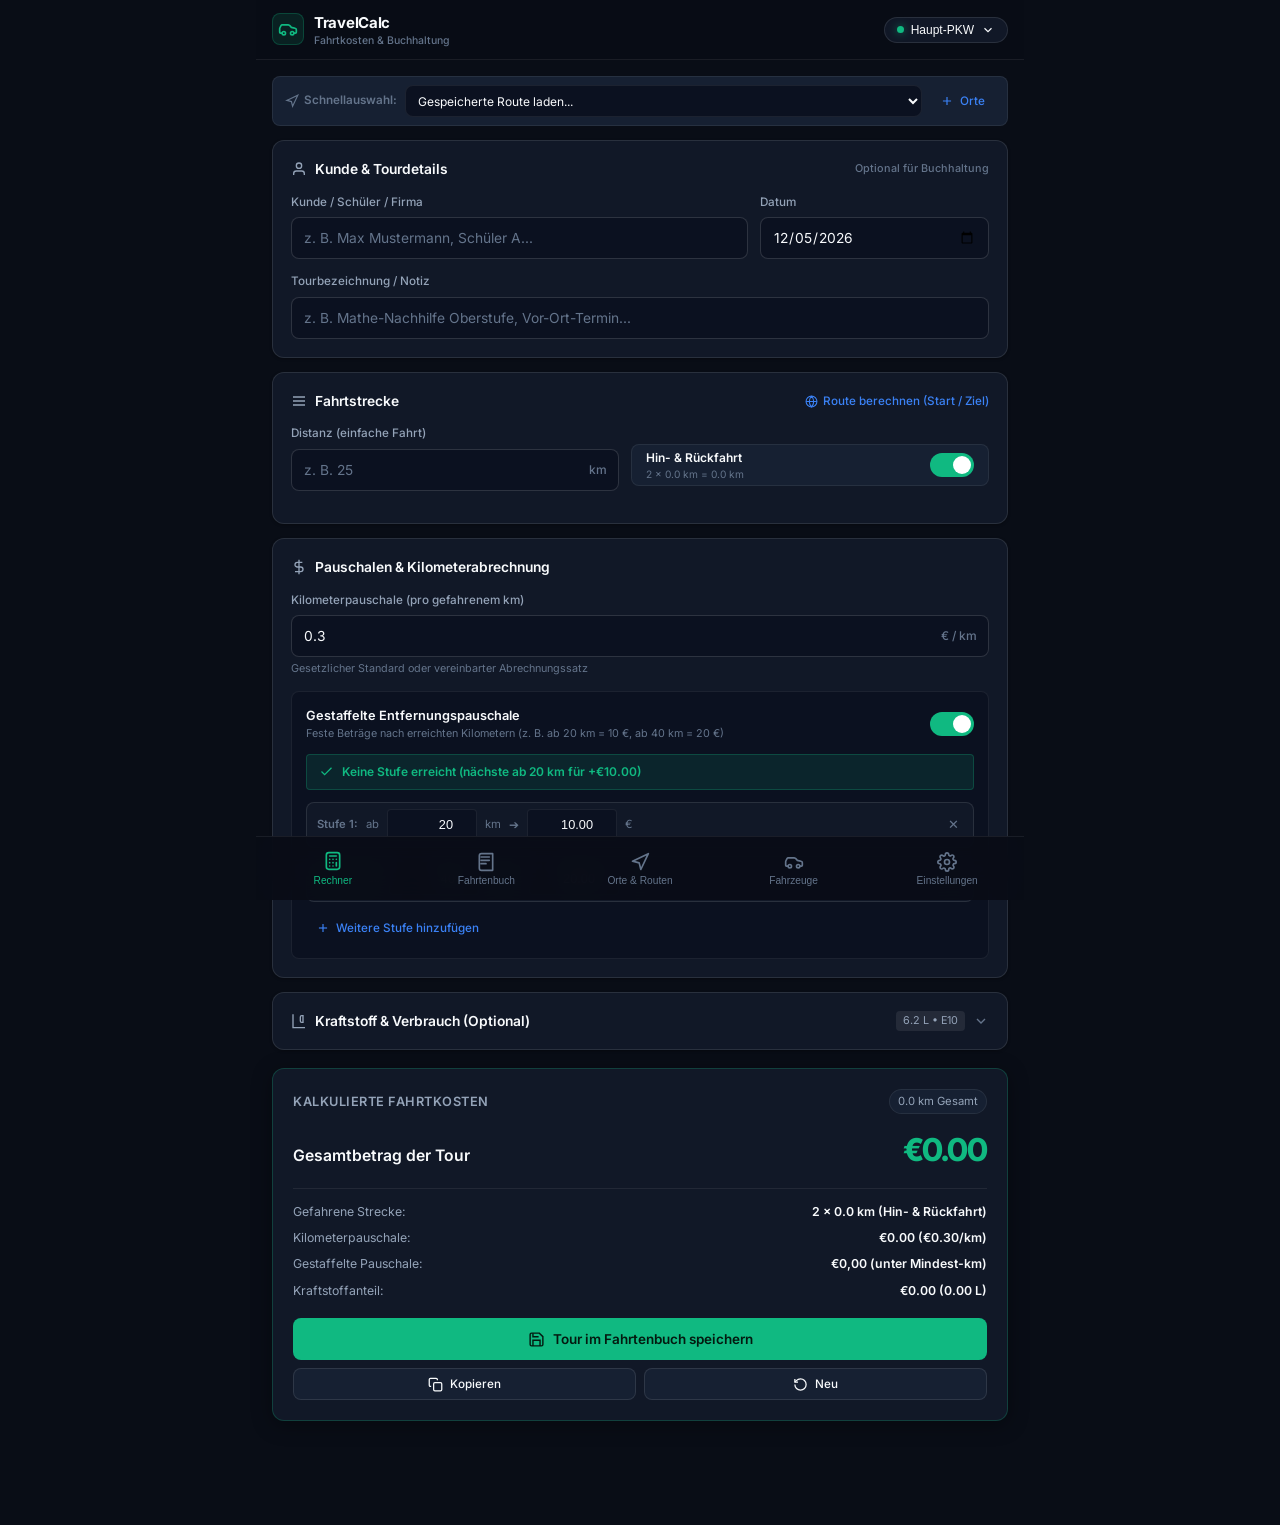
==== commit a109d134: "Redesign TravelCalc: minimalist clean UI, tiered distance pricing, monthly accounting folders, custo" ====
--- a/Travelcalc/index.html
+++ b/Travelcalc/index.html
@@ -1,11 +1,11 @@
 <!DOCTYPE html>
-<html lang="en">
+<html lang="de">
 <head>
   <meta charset="UTF-8">
   <meta name="viewport" content="width=device-width, initial-scale=1.0, maximum-scale=1.0, user-scalable=no, viewport-fit=cover">
-  <title>Travel Cost Calculator — Smart Trip Expense & Fuel Estimation</title>
-  <meta name="description" content="Quickly calculate travel and trip driving costs. Accurate fuel expenses, flat rates, per-kilometer charges, multiple vehicle profiles, and real-time gas prices.">
-  <meta name="theme-color" content="#0b0f1a">
+  <title>TravelCalc — Fahrtkosten & Fahrtenbuch für Kunden & Buchhaltung</title>
+  <meta name="description" content="Minimalistischer Fahrtkostenrechner mit gestaffelter Kilometerpauschale, Kundenverwaltung, Monatsübersicht und Buchhaltungs-Export.">
+  <meta name="theme-color" content="#0b0f19">
   <meta name="apple-mobile-web-app-capable" content="yes">
   <meta name="apple-mobile-web-app-status-bar-style" content="black-translucent">
   <meta name="apple-mobile-web-app-title" content="TravelCalc">
@@ -26,441 +26,576 @@
 
   <!-- Top App Header -->
   <header class="app-header">
-    <div class="app-header__logo" id="headerLogo">
-      <div class="app-header__logo-icon">🚗</div>
-      <span>TravelCalc</span>
+    <div class="app-header__logo" id="headerLogo" role="button" tabindex="0" title="Zum Rechner">
+      <div class="app-header__logo-icon">
+        <svg viewBox="0 0 24 24" width="20" height="20" fill="none" stroke="currentColor" stroke-width="2" stroke-linecap="round" stroke-linejoin="round">
+          <path d="M19 17h2c.6 0 1-.4 1-1v-3c0-.9-.7-1.7-1.5-1.9C18.7 10.6 16 10 16 10s-1.3-1.4-2.2-2.3c-.5-.4-1.1-.7-1.8-.7H5c-.6 0-1.1.4-1.4.9l-1.4 2.9A3.7 3.7 0 0 0 2 12v4c0 .6.4 1 1 1h2"/>
+          <circle cx="7" cy="17" r="2"/>
+          <circle cx="17" cy="17" r="2"/>
+        </svg>
+      </div>
+      <div class="app-header__logo-text">
+        <span class="app-header__brand">TravelCalc</span>
+        <span class="app-header__tagline">Fahrtkosten & Buchhaltung</span>
+      </div>
     </div>
-    <button class="app-header__profile-badge" id="activeProfileBadge" title="Click to switch profile">
-      <div class="app-header__profile-dot"></div>
-      <span id="activeProfileBadgeName">Default Car</span>
-    </button>
+
+    <div class="app-header__actions">
+      <!-- Active Vehicle Badge -->
+      <button class="app-header__profile-badge" id="activeProfileBadge" title="Fahrzeug wechseln">
+        <span class="app-header__profile-dot"></span>
+        <span id="activeProfileBadgeName">Standard-Fahrzeug</span>
+        <svg viewBox="0 0 24 24" width="14" height="14" fill="none" stroke="currentColor" stroke-width="2"><path d="m6 9 6 6 6-6"/></svg>
+      </button>
+    </div>
   </header>
 
   <!-- Main Views Container -->
   <main class="app-content">
 
-    <!-- ==================== VIEW 1: CALCULATOR ==================== -->
+    <!-- ==================== VIEW 1: RECHNER (CALCULATOR) ==================== -->
     <section class="view active" id="view-calculator">
-      <h1 class="section-title">Trip Calculator</h1>
-      <p class="section-subtitle">Calculate total travel costs with partial breakdowns</p>
-
-      <!-- Distance Card -->
-      <div class="glass-card">
-        <div class="glass-card__title">
-          <div class="glass-card__title-icon route">📏</div>
-          <span>Distance & Route</span>
+      
+      <!-- Top Quick Preset Bar -->
+      <div class="quick-preset-bar">
+        <div class="quick-preset-label">
+          <svg viewBox="0 0 24 24" width="14" height="14" fill="none" stroke="currentColor" stroke-width="2"><polygon points="3 11 22 2 13 21 11 13 3 11"/></svg>
+          <span>Schnellauswahl:</span>
+        </div>
+        <select id="quickRouteSelect" class="form-select quick-route-select">
+          <option value="">Gespeicherte Route laden...</option>
+        </select>
+        <button type="button" class="btn-ghost btn-sm" id="btnGoToRoutes" title="Routen & Orte verwalten">
+          <svg viewBox="0 0 24 24" width="14" height="14" fill="none" stroke="currentColor" stroke-width="2"><path d="M12 5v14M5 12h14"/></svg>
+          <span>Orte</span>
+        </button>
+      </div>
+
+      <!-- Card: Tour & Kunde -->
+      <div class="clean-card">
+        <div class="clean-card__header">
+          <div class="clean-card__title">
+            <svg viewBox="0 0 24 24" width="16" height="16" fill="none" stroke="currentColor" stroke-width="2"><path d="M20 21v-2a4 4 0 0 0-4-4H8a4 4 0 0 0-4 4v2"/><circle cx="12" cy="7" r="4"/></svg>
+            <span>Kunde & Tourdetails</span>
+          </div>
+          <span class="clean-card__hint">Optional für Buchhaltung</span>
+        </div>
+
+        <div class="form-row">
+          <div class="form-group flex-2">
+            <label class="form-label" for="inputCustomer">Kunde / Schüler / Firma</label>
+            <div class="form-input-group">
+              <input type="text" id="inputCustomer" class="form-input" placeholder="z. B. Max Mustermann, Schüler A..." list="customerDatalist">
+              <datalist id="customerDatalist"></datalist>
+            </div>
+          </div>
+
+          <div class="form-group flex-1">
+            <label class="form-label" for="inputTourDate">Datum</label>
+            <input type="date" id="inputTourDate" class="form-input">
+          </div>
+        </div>
+
+        <div class="form-group" style="margin-bottom: 0;">
+          <label class="form-label" for="inputTourName">Tourbezeichnung / Notiz</label>
+          <input type="text" id="inputTourName" class="form-input" placeholder="z. B. Mathe-Nachhilfe Oberstufe, Vor-Ort-Termin...">
+        </div>
+      </div>
+
+      <!-- Card: Strecke & Distanz -->
+      <div class="clean-card">
+        <div class="clean-card__header">
+          <div class="clean-card__title">
+            <svg viewBox="0 0 24 24" width="16" height="16" fill="none" stroke="currentColor" stroke-width="2"><path d="M3 12h18M3 6h18M3 18h18"/></svg>
+            <span>Fahrtstrecke</span>
+          </div>
+          <button type="button" class="btn-link" id="btnToggleRoutePlanner">
+            <svg viewBox="0 0 24 24" width="13" height="13" fill="none" stroke="currentColor" stroke-width="2"><circle cx="12" cy="12" r="10"/><path d="M12 2a14.5 14.5 0 0 0 0 20 14.5 14.5 0 0 0 0-20M2 12h20"/></svg>
+            <span id="toggleRoutePlannerText">Route berechnen (Start / Ziel)</span>
+          </button>
+        </div>
+
+        <!-- Optional Expandable Route Distance Finder -->
+        <div class="route-finder-box hidden" id="routeFinderBox">
+          <div class="form-row">
+            <div class="form-group flex-1">
+              <div class="label-with-action">
+                <label class="form-label" for="routeOrigin">Startpunkt</label>
+                <select id="quickOriginSelect" class="quick-place-mini" title="Aus Orten wählen">
+                  <option value="">Ort wählen...</option>
+                </select>
+              </div>
+              <div class="form-input-group">
+                <input type="text" id="routeOrigin" class="form-input" placeholder="z. B. Dietzenbach oder Zuhause">
+                <button type="button" class="form-input-group__btn" id="btnCurrentLocation" title="Aktuellen GPS-Standort abrufen">
+                  <svg viewBox="0 0 24 24" width="15" height="15" fill="none" stroke="currentColor" stroke-width="2"><circle cx="12" cy="12" r="10"/><circle cx="12" cy="12" r="3"/><line x1="12" y1="2" x2="12" y2="5"/><line x1="12" y1="19" x2="12" y2="22"/><line x1="2" y1="12" x2="5" y2="12"/><line x1="19" y1="12" x2="22" y2="12"/></svg>
+                </button>
+              </div>
+            </div>
+
+            <div class="form-group flex-1">
+              <div class="label-with-action">
+                <label class="form-label" for="routeDestination">Zielort</label>
+                <select id="quickDestSelect" class="quick-place-mini" title="Aus Orten wählen">
+                  <option value="">Ort wählen...</option>
+                </select>
+              </div>
+              <input type="text" id="routeDestination" class="form-input" placeholder="z. B. Frankfurt oder Kunde...">
+            </div>
+          </div>
+
+          <div style="display: flex; gap: 8px; align-items: center; justify-content: flex-end; margin-top: 8px;">
+            <button type="button" class="btn-secondary btn-sm" id="btnCalcRouteDist">
+              <svg viewBox="0 0 24 24" width="13" height="13" fill="none" stroke="currentColor" stroke-width="2"><circle cx="11" cy="11" r="8"/><path d="m21 21-4.3-4.3"/></svg>
+              <span>Distanz ermitteln</span>
+            </button>
+            <span id="routeCalcResultBadge" class="badge-subtle hidden">0.0 km</span>
+          </div>
+        </div>
+
+        <!-- Direct Distance Input & Round Trip Toggle -->
+        <div class="form-row" style="align-items: center; margin-top: 12px;">
+          <div class="form-group flex-1">
+            <label class="form-label" for="inputDistance">Distanz (einfache Fahrt)</label>
+            <div class="form-input-group">
+              <input type="number" id="inputDistance" class="form-input" placeholder="z. B. 25" step="0.1" min="0" inputmode="decimal">
+              <span class="form-input-group__suffix">km</span>
+            </div>
+          </div>
+
+          <div class="toggle-card flex-1">
+            <div class="toggle-card__info">
+              <div class="toggle-card__title">Hin- & Rückfahrt</div>
+              <div class="toggle-card__desc" id="roundTripBadge">Einfach: 0.0 km</div>
+            </div>
+            <label class="toggle-switch">
+              <input type="checkbox" id="toggleRoundTrip" checked>
+              <span class="toggle-switch__slider"></span>
+            </label>
+          </div>
+        </div>
+      </div>
+
+      <!-- Card: Gestaffelte Pauschale & Kilometerpreis -->
+      <div class="clean-card">
+        <div class="clean-card__header">
+          <div class="clean-card__title">
+            <svg viewBox="0 0 24 24" width="16" height="16" fill="none" stroke="currentColor" stroke-width="2"><line x1="12" y1="1" x2="12" y2="23"/><path d="M17 5H9.5a3.5 3.5 0 0 0 0 7h5a3.5 3.5 0 0 1 0 7H6"/></svg>
+            <span>Pauschalen & Kilometerabrechnung</span>
+          </div>
         </div>
 
         <div class="form-group">
-          <label class="form-label" for="inputDistance">Trip Distance</label>
-          <div class="form-input-group">
-            <input type="number" id="inputDistance" class="form-input" placeholder="e.g. 75" step="0.1" min="0" inputmode="decimal">
-            <span class="form-input-group__suffix">km</span>
-          </div>
-        </div>
-
-        <div class="toggle-row">
-          <div class="toggle-row__label">Round Trip (Return Journey)</div>
-          <label class="toggle-switch">
-            <input type="checkbox" id="toggleRoundTrip">
-            <span class="toggle-switch__slider"></span>
-          </label>
-        </div>
-      </div>
-
-      <!-- Fuel & Consumption Card -->
-      <div class="glass-card">
-        <div class="glass-card__title">
-          <div class="glass-card__title-icon fuel">⛽</div>
-          <span>Fuel & Consumption</span>
-        </div>
-
-        <div class="form-row">
-          <div class="form-group">
-            <label class="form-label" for="inputConsumption">Avg. Consumption</label>
-            <div class="form-input-group">
-              <input type="number" id="inputConsumption" class="form-input" placeholder="6.5" step="0.1" min="0" inputmode="decimal">
-              <span class="form-input-group__suffix">L/100km</span>
-            </div>
-          </div>
-
-          <div class="form-group">
-            <label class="form-label" for="inputFuelPrice">Fuel Price</label>
-            <div class="form-input-group">
-              <input type="number" id="inputFuelPrice" class="form-input" placeholder="1.75" step="0.001" min="0" inputmode="decimal">
-              <span class="form-input-group__suffix">€/L</span>
-            </div>
-          </div>
-        </div>
-
-        <!-- Live Fuel Price Button -->
-        <div class="fetch-fuel-section">
-          <button type="button" class="fetch-fuel-btn" id="btnFetchFuel">
-            <span id="btnFetchFuelIcon">🔄</span>
-            <span id="btnFetchFuelText">Get Live Fuel Prices Nearby</span>
-          </button>
-        </div>
-      </div>
-
-      <!-- Surcharges & Extra Costs Card -->
-      <div class="glass-card">
-        <div class="glass-card__title">
-          <div class="glass-card__title-icon flat">📦</div>
-          <span>Surcharges & Rates</span>
-        </div>
-
-        <div class="form-group">
-          <label class="form-label" for="inputCostPerKm">Cost Per Kilometer</label>
+          <label class="form-label" for="inputCostPerKm">Kilometerpauschale (pro gefahrenem km)</label>
           <div class="form-input-group">
             <input type="number" id="inputCostPerKm" class="form-input" placeholder="0.30" step="0.01" min="0" inputmode="decimal">
-            <span class="form-input-group__suffix">€/km</span>
+            <span class="form-input-group__suffix">€ / km</span>
+          </div>
+          <span class="form-subtext">Gesetzlicher Standard oder vereinbarter Abrechnungssatz</span>
+        </div>
+
+        <!-- Tiered Pricing Section (Gestaffelte Pauschale) -->
+        <div class="tiered-pricing-box">
+          <div class="tiered-pricing-header">
+            <div>
+              <div class="tiered-pricing-title">Gestaffelte Entfernungspauschale</div>
+              <div class="tiered-pricing-sub">Feste Beträge nach erreichten Kilometern (z. B. ab 20 km = 10 €, ab 40 km = 20 €)</div>
+            </div>
+            <label class="toggle-switch">
+              <input type="checkbox" id="toggleTieredPricing" checked>
+              <span class="toggle-switch__slider"></span>
+            </label>
+          </div>
+
+          <div id="tieredPricingContent" class="tiered-pricing-content">
+            <!-- Active Tier Indicator Badge -->
+            <div class="active-tier-banner" id="activeTierBanner">
+              <svg viewBox="0 0 24 24" width="15" height="15" fill="none" stroke="currentColor" stroke-width="2"><polyline points="20 6 9 17 4 12"/></svg>
+              <span id="activeTierText">Keine Staffelstufe erreicht</span>
+            </div>
+
+            <!-- Tiers List -->
+            <div class="tiers-list" id="tiersListContainer">
+              <!-- Injected dynamically via JS -->
+            </div>
+
+            <button type="button" class="btn-ghost btn-sm" id="btnAddTier">
+              <svg viewBox="0 0 24 24" width="14" height="14" fill="none" stroke="currentColor" stroke-width="2"><line x1="12" y1="5" x2="12" y2="19"/><line x1="5" y1="12" x2="19" y2="12"/></svg>
+              <span>Weitere Stufe hinzufügen</span>
+            </button>
+          </div>
+        </div>
+      </div>
+
+      <!-- Card: Kraftstoff & Verbrauch (Einklappbar) -->
+      <div class="clean-card collapsible-card" id="cardFuel">
+        <div class="clean-card__header collapsible-trigger" id="fuelHeaderTrigger" role="button" tabindex="0">
+          <div class="clean-card__title">
+            <svg viewBox="0 0 24 24" width="16" height="16" fill="none" stroke="currentColor" stroke-width="2"><path d="M3 2v20h18"/><path d="M14 6v6a2 2 0 0 0 2 2h2V4h-2a2 2 0 0 0-2 2z"/></svg>
+            <span>Kraftstoff & Verbrauch (Optional)</span>
+          </div>
+          <div style="display: flex; align-items: center; gap: 8px;">
+            <span class="badge-subtle" id="fuelSummaryMini">Aus Profil</span>
+            <svg class="chevron-icon" viewBox="0 0 24 24" width="16" height="16" fill="none" stroke="currentColor" stroke-width="2"><path d="m6 9 6 6 6-6"/></svg>
+          </div>
+        </div>
+
+        <div class="collapsible-body" id="fuelCollapsibleBody">
+          <div class="form-row" style="margin-top: 12px;">
+            <div class="form-group flex-1">
+              <label class="form-label" for="inputConsumption">Durchschnittsverbrauch</label>
+              <div class="form-input-group">
+                <input type="number" id="inputConsumption" class="form-input" placeholder="6.5" step="0.1" min="0" inputmode="decimal">
+                <span class="form-input-group__suffix">L / 100km</span>
+              </div>
+            </div>
+
+            <div class="form-group flex-1">
+              <label class="form-label" for="inputFuelPrice">Spritpreis</label>
+              <div class="form-input-group">
+                <input type="number" id="inputFuelPrice" class="form-input" placeholder="1.75" step="0.001" min="0" inputmode="decimal">
+                <span class="form-input-group__suffix">€ / L</span>
+              </div>
+            </div>
+          </div>
+
+          <div style="display: flex; justify-content: flex-end; margin-top: 4px;">
+            <button type="button" class="btn-ghost btn-sm" id="btnFetchFuel">
+              <svg viewBox="0 0 24 24" width="14" height="14" fill="none" stroke="currentColor" stroke-width="2"><path d="M21.5 2v6h-6M21.34 15.57a10 10 0 1 1-.57-8.38l5.67-5.67"/></svg>
+              <span>Live-Spritpreis Radar öffnen</span>
+            </button>
+          </div>
+        </div>
+      </div>
+
+      <!-- Calculation Results Summary Panel -->
+      <div class="results-card" id="resultsPanel">
+        <div class="results-card__header">
+          <span class="results-card__title">Kalkulierte Fahrtkosten</span>
+          <span class="results-badge" id="resDistanceBadge">0.0 km Gesamt</span>
+        </div>
+
+        <div class="results-total-row">
+          <div class="results-total-label">Gesamtbetrag der Tour</div>
+          <div class="results-total-val" id="resTotalCost">0,00 €</div>
+        </div>
+
+        <!-- Breakdown List -->
+        <div class="results-breakdown">
+          <div class="breakdown-item">
+            <span class="breakdown-item__name">Gefahrene Strecke:</span>
+            <span class="breakdown-item__val" id="resDistanceDetail">0.0 km</span>
+          </div>
+          <div class="breakdown-item">
+            <span class="breakdown-item__name">Kilometerpauschale:</span>
+            <span class="breakdown-item__val" id="resKmCost">0,00 €</span>
+          </div>
+          <div class="breakdown-item">
+            <span class="breakdown-item__name">Gestaffelte Pauschale:</span>
+            <span class="breakdown-item__val" id="resFlatCost">0,00 €</span>
+          </div>
+          <div class="breakdown-item">
+            <span class="breakdown-item__name">Kraftstoffanteil:</span>
+            <span class="breakdown-item__val" id="resFuelCost">0,00 €</span>
+          </div>
+        </div>
+
+        <!-- Primary Action Buttons -->
+        <div class="results-actions">
+          <button type="button" class="btn-primary" id="btnSaveToLogbook">
+            <svg viewBox="0 0 24 24" width="17" height="17" fill="none" stroke="currentColor" stroke-width="2"><path d="M19 21H5a2 2 0 0 1-2-2V5a2 2 0 0 1 2-2h11l5 5v11a2 2 0 0 1-2 2z"/><polyline points="17 21 17 13 7 13 7 21"/><polyline points="7 3 7 8 15 8"/></svg>
+            <span>Tour im Fahrtenbuch speichern</span>
+          </button>
+          <div class="results-actions__secondary">
+            <button type="button" class="btn-secondary btn-sm" id="btnCopySummary" title="Zusammenfassung in Zwischenablage kopieren">
+              <svg viewBox="0 0 24 24" width="15" height="15" fill="none" stroke="currentColor" stroke-width="2"><rect x="9" y="9" width="13" height="13" rx="2" ry="2"/><path d="M5 15H4a2 2 0 0 1-2-2V4a2 2 0 0 1 2-2h9a2 2 0 0 1 2 2v1"/></svg>
+              <span>Kopieren</span>
+            </button>
+            <button type="button" class="btn-secondary btn-sm" id="btnResetCalc" title="Zurücksetzen">
+              <svg viewBox="0 0 24 24" width="15" height="15" fill="none" stroke="currentColor" stroke-width="2"><path d="M3 12a9 9 0 1 0 9-9 9.75 9.75 0 0 0-6.74 2.74L3 8"/><path d="M3 3v5h5"/></svg>
+              <span>Neu</span>
+            </button>
+          </div>
+        </div>
+      </div>
+
+    </section>
+
+    <!-- ==================== VIEW 2: FAHRTENBUCH & BUCHHALTUNG ==================== -->
+    <section class="view" id="view-accounting">
+      <div class="view-header">
+        <div>
+          <h1 class="view-title">Fahrtenbuch & Buchhaltung</h1>
+          <p class="view-subtitle">Monatsordner, Statistiken und Belege für deine Kundenabrechnung</p>
+        </div>
+        <div class="view-header__actions">
+          <button type="button" class="btn-secondary btn-sm" id="btnPrintMonthReport">
+            <svg viewBox="0 0 24 24" width="15" height="15" fill="none" stroke="currentColor" stroke-width="2"><polyline points="6 9 6 2 18 2 18 9"/><path d="M6 18H4a2 2 0 0 1-2-2v-5a2 2 0 0 1 2-2h16a2 2 0 0 1 2 2v5a2 2 0 0 1-2 2h-2"/><rect x="6" y="14" width="12" height="8"/></svg>
+            <span>Monatsbericht drucken / PDF</span>
+          </button>
+          <button type="button" class="btn-secondary btn-sm" id="btnExportMonthCsv">
+            <svg viewBox="0 0 24 24" width="15" height="15" fill="none" stroke="currentColor" stroke-width="2"><path d="M21 15v4a2 2 0 0 1-2 2H5a2 2 0 0 1-2-2v-4"/><polyline points="7 10 12 15 17 10"/><line x1="12" y1="15" x2="12" y2="3"/></svg>
+            <span>CSV Export</span>
+          </button>
+        </div>
+      </div>
+
+      <!-- Month Folders Navigation Strip -->
+      <div class="month-folder-strip" id="monthFolderStrip">
+        <!-- Injected via JS: [ Alle ] [ September 2026 ] [ August 2026 ] ... -->
+      </div>
+
+      <!-- Monthly Accounting KPI Cards -->
+      <div class="kpi-grid">
+        <div class="kpi-card">
+          <div class="kpi-card__label">Gesamte Strecke</div>
+          <div class="kpi-card__val" id="kpiTotalKm">0,0 km</div>
+          <div class="kpi-card__meta" id="kpiTripsCount">0 Fahrten</div>
+        </div>
+        <div class="kpi-card highlight">
+          <div class="kpi-card__label">Gesamtbetrag</div>
+          <div class="kpi-card__val" id="kpiTotalCost">0,00 €</div>
+          <div class="kpi-card__meta" id="kpiAvgPerTrip">Ø 0,00 € / Fahrt</div>
+        </div>
+        <div class="kpi-card">
+          <div class="kpi-card__label">Pauschalen & Staffeln</div>
+          <div class="kpi-card__val" id="kpiSurcharges">0,00 €</div>
+          <div class="kpi-card__meta">Km-Satz + Staffelung</div>
+        </div>
+        <div class="kpi-card">
+          <div class="kpi-card__label">Kraftstoffanteil</div>
+          <div class="kpi-card__val" id="kpiFuelTotal">0,00 €</div>
+          <div class="kpi-card__meta" id="kpiFuelLiters">0,0 L verbraucht</div>
+        </div>
+      </div>
+
+      <!-- Customer Breakdown Box for the Month -->
+      <div class="clean-card" id="customerBreakdownCard">
+        <div class="clean-card__header">
+          <div class="clean-card__title">
+            <svg viewBox="0 0 24 24" width="16" height="16" fill="none" stroke="currentColor" stroke-width="2"><path d="M17 21v-2a4 4 0 0 0-4-4H5a4 4 0 0 0-4 4v2"/><circle cx="9" cy="7" r="4"/><path d="M23 21v-2a4 4 0 0 0-3-3.87"/><path d="M16 3.13a4 4 0 0 1 0 7.75"/></svg>
+            <span>Kundenübersicht des Monats</span>
+          </div>
+          <span class="clean-card__hint" id="activeCustomerFilterHint">Klick zum Filtern</span>
+        </div>
+        <div class="customer-chips-grid" id="customerChipsContainer">
+          <!-- Injected via JS -->
+        </div>
+      </div>
+
+      <!-- Tours Search & Filter Toolbar -->
+      <div class="table-toolbar">
+        <div class="search-input-wrap">
+          <svg viewBox="0 0 24 24" width="15" height="15" fill="none" stroke="currentColor" stroke-width="2"><circle cx="11" cy="11" r="8"/><path d="m21 21-4.3-4.3"/></svg>
+          <input type="text" id="searchToursInput" class="form-input search-input" placeholder="Nach Kunde oder Tour suchen...">
+        </div>
+        <select id="sortToursSelect" class="form-select sort-select">
+          <option value="date-desc">Neueste zuerst</option>
+          <option value="date-asc">Älteste zuerst</option>
+          <option value="cost-desc">Höchster Betrag</option>
+          <option value="cost-asc">Niedrigster Betrag</option>
+          <option value="customer-asc">Kunde (A-Z)</option>
+        </select>
+      </div>
+
+      <!-- Tours List -->
+      <div class="tours-list-container" id="toursListContainer">
+        <!-- Injected via JS -->
+      </div>
+    </section>
+
+    <!-- ==================== VIEW 3: ORTE & ROUTEN ==================== -->
+    <section class="view" id="view-routes">
+      <div class="view-header">
+        <div>
+          <h1 class="view-title">Gespeicherte Orte & Routen</h1>
+          <p class="view-subtitle">Wiederkehrende Ziele, Kunden und Standardstrecken für sekundenschnelle Auswahl</p>
+        </div>
+      </div>
+
+      <!-- Section: Gespeicherte Orte -->
+      <div class="clean-card">
+        <div class="clean-card__header">
+          <div class="clean-card__title">
+            <svg viewBox="0 0 24 24" width="16" height="16" fill="none" stroke="currentColor" stroke-width="2"><path d="M21 10c0 7-9 13-9 13s-9-6-9-13a9 9 0 0 1 18 0z"/><circle cx="12" cy="10" r="3"/></svg>
+            <span>Häufige Orte & Kundenstandorte</span>
+          </div>
+          <button type="button" class="btn-primary btn-sm" id="btnOpenAddPlaceModal">
+            <svg viewBox="0 0 24 24" width="14" height="14" fill="none" stroke="currentColor" stroke-width="2"><line x1="12" y1="5" x2="12" y2="19"/><line x1="5" y1="12" x2="19" y2="12"/></svg>
+            <span>Ort hinzufügen</span>
+          </button>
+        </div>
+
+        <div class="places-grid" id="placesGridContainer">
+          <!-- Injected via JS -->
+        </div>
+      </div>
+
+      <!-- Section: Gespeicherte Routen -->
+      <div class="clean-card" style="margin-top: 16px;">
+        <div class="clean-card__header">
+          <div class="clean-card__title">
+            <svg viewBox="0 0 24 24" width="16" height="16" fill="none" stroke="currentColor" stroke-width="2"><polygon points="3 11 22 2 13 21 11 13 3 11"/></svg>
+            <span>Standard-Touren & Routen</span>
+          </div>
+          <button type="button" class="btn-primary btn-sm" id="btnOpenAddRouteModal">
+            <svg viewBox="0 0 24 24" width="14" height="14" fill="none" stroke="currentColor" stroke-width="2"><line x1="12" y1="5" x2="12" y2="19"/><line x1="5" y1="12" x2="19" y2="12"/></svg>
+            <span>Route speichern</span>
+          </button>
+        </div>
+
+        <div class="routes-grid" id="routesGridContainer">
+          <!-- Injected via JS -->
+        </div>
+      </div>
+    </section>
+
+    <!-- ==================== VIEW 4: FAHRZEUGE (PROFILES) ==================== -->
+    <section class="view" id="view-profiles">
+      <div class="view-header">
+        <div>
+          <h1 class="view-title">Fahrzeug-Profile</h1>
+          <p class="view-subtitle">Verbrauch, Kilometerpauschalen und Standard-Staffeln pro Fahrzeug</p>
+        </div>
+        <button type="button" class="btn-primary btn-sm" id="btnOpenNewProfileModal">
+          <svg viewBox="0 0 24 24" width="14" height="14" fill="none" stroke="currentColor" stroke-width="2"><line x1="12" y1="5" x2="12" y2="19"/><line x1="5" y1="12" x2="19" y2="12"/></svg>
+          <span>Neues Fahrzeug</span>
+        </button>
+      </div>
+
+      <div class="profiles-grid" id="profilesListContainer">
+        <!-- Injected via JS -->
+      </div>
+    </section>
+
+    <!-- ==================== VIEW 5: EINSTELLUNGEN ==================== -->
+    <section class="view" id="view-settings">
+      <div class="view-header">
+        <div>
+          <h1 class="view-title">Einstellungen</h1>
+          <p class="view-subtitle">Optionale Dienste, Buchhaltungs-Präferenzen und Datensicherung</p>
+        </div>
+      </div>
+
+      <!-- App Preferences -->
+      <div class="clean-card">
+        <div class="clean-card__header">
+          <div class="clean-card__title">
+            <svg viewBox="0 0 24 24" width="16" height="16" fill="none" stroke="currentColor" stroke-width="2"><circle cx="12" cy="12" r="3"/><path d="M19.4 15a1.65 1.65 0 0 0 .33 1.82l.06.06a2 2 0 0 1 0 2.83 2 2 0 0 1-2.83 0l-.06-.06a1.65 1.65 0 0 0-1.82-.33 1.65 1.65 0 0 0-1 1.51V21a2 2 0 0 1-2 2 2 2 0 0 1-2-2v-.09A1.65 1.65 0 0 0 9 19.4a1.65 1.65 0 0 0-1.82.33l-.06.06a2 2 0 0 1-2.83 0 2 2 0 0 1 0-2.83l.06-.06a1.65 1.65 0 0 0 .33-1.82 1.65 1.65 0 0 0-1.51-1H3a2 2 0 0 1-2-2 2 2 0 0 1 2-2h.09A1.65 1.65 0 0 0 4.6 9a1.65 1.65 0 0 0-.33-1.82l-.06-.06a2 2 0 0 1 0-2.83 2 2 0 0 1 2.83 0l.06.06a1.65 1.65 0 0 0 1.82.33H9a1.65 1.65 0 0 0 1-1.51V3a2 2 0 0 1 2-2 2 2 0 0 1 2 2v.09a1.65 1.65 0 0 0 1 1.51 1.65 1.65 0 0 0 1.82-.33l.06-.06a2 2 0 0 1 2.83 0 2 2 0 0 1 0 2.83l-.06.06a1.65 1.65 0 0 0-.33 1.82V9a1.65 1.65 0 0 0 1.51 1H21a2 2 0 0 1 2 2 2 2 0 0 1-2 2h-.09a1.65 1.65 0 0 0-1.51 1z"/></svg>
+            <span>Allgemein</span>
           </div>
         </div>
 
         <div class="form-row">
-          <div class="form-group">
-            <label class="form-label" for="inputFlatThreshold">Flat Rate Min Distance</label>
-            <div class="form-input-group">
-              <input type="number" id="inputFlatThreshold" class="form-input" placeholder="50" step="1" min="0" inputmode="numeric">
-              <span class="form-input-group__suffix">km</span>
-            </div>
-          </div>
-
-          <div class="form-group">
-            <label class="form-label" for="inputFlatAmount">Flat Rate Surcharge</label>
-            <div class="form-input-group">
-              <input type="number" id="inputFlatAmount" class="form-input" placeholder="15.00" step="0.50" min="0" inputmode="decimal">
-              <span class="form-input-group__suffix">€</span>
-            </div>
-          </div>
-        </div>
-      </div>
-
-      <!-- Action Button -->
-      <button type="button" class="btn-primary" id="btnCalculate">
-        Calculate Total Cost
-      </button>
-
-      <!-- Calculation Results Panel -->
-      <div class="results-panel" id="resultsPanel">
-        <div class="glass-card">
-          <div class="glass-card__title">
-            <div class="glass-card__title-icon cost">📊</div>
-            <span>Cost Breakdown</span>
-          </div>
-
-          <div class="result-row">
-            <div class="result-row__left">
-              <span class="result-row__icon">🛣️</span>
-              <div>
-                <div class="result-row__label">Total Distance</div>
-                <div class="result-row__detail" id="resDistanceDetail">0 km one-way</div>
-              </div>
-            </div>
-            <div class="result-row__value" id="resDistance">0.0 km</div>
-          </div>
-
-          <div class="result-row">
-            <div class="result-row__left">
-              <span class="result-row__icon">⛽</span>
-              <div>
-                <div class="result-row__label">Fuel Cost</div>
-                <div class="result-row__detail" id="resFuelDetail">0.00 L needed</div>
-              </div>
-            </div>
-            <div class="result-row__value" id="resFuelCost">€0.00</div>
-          </div>
-
-          <div class="result-row">
-            <div class="result-row__left">
-              <span class="result-row__icon">📏</span>
-              <div>
-                <div class="result-row__label">Distance Charge</div>
-                <div class="result-row__detail" id="resKmDetail">€0.00 / km</div>
-              </div>
-            </div>
-            <div class="result-row__value" id="resKmCost">€0.00</div>
-          </div>
-
-          <div class="result-row">
-            <div class="result-row__left">
-              <span class="result-row__icon">📦</span>
-              <div>
-                <div class="result-row__label">Flat Rate Fee</div>
-                <div class="result-row__detail" id="resFlatDetail">Threshold not reached</div>
-              </div>
-            </div>
-            <div class="result-row__value" id="resFlatCost">€0.00</div>
-          </div>
-
-          <div class="result-row total">
-            <div class="result-row__label">Total Estimated Cost</div>
-            <div class="result-row__value" id="resTotalCost">€0.00</div>
-          </div>
-
-          <div style="display: flex; gap: 8px; margin-top: 16px; flex-wrap: wrap;">
-            <button type="button" class="btn-secondary" id="btnSaveCalc" style="flex: 1; border-color: rgba(0, 232, 143, 0.3); color: var(--accent-secondary);">
-              💾 Save
-            </button>
-            <button type="button" class="btn-secondary" id="btnCopySummary" style="flex: 1;">
-              📋 Copy
-            </button>
-            <button type="button" class="btn-secondary" id="btnResetCalc" style="width: auto; padding: 0 16px;">
-              🔄 Reset
-            </button>
-          </div>
-        </div>
-      </div>
-    </section>
-
-    <!-- ==================== VIEW 2: ROUTE PLANNER ==================== -->
-    <section class="view" id="view-route">
-      <h1 class="section-title">Route Distance</h1>
-      <p class="section-subtitle">Enter start & destination to determine route distance automatically</p>
-
-      <div class="glass-card">
-        <div class="glass-card__title">
-          <div class="glass-card__title-icon route">📍</div>
-          <span>Trip Locations</span>
-        </div>
-
-        <div class="form-group">
-          <label class="form-label" for="routeOrigin">Starting Point (Origin)</label>
-          <div class="form-input-group">
-            <input type="text" id="routeOrigin" class="form-input" placeholder="e.g. Frankfurt Hauptbahnhof or City">
-            <button type="button" class="form-input-group__btn" id="btnCurrentLocation" title="Use current GPS location">🎯</button>
-          </div>
-        </div>
-
-        <div class="form-group">
-          <label class="form-label" for="routeDestination">Destination</label>
-          <div class="form-input-group">
-            <input type="text" id="routeDestination" class="form-input" placeholder="e.g. Cologne Cathedral, Berlin, Munich">
-          </div>
-        </div>
-
-        <button type="button" class="btn-primary" id="btnCalculateRoute">
-          🔍 Find Distance & Route
-        </button>
-
-        <!-- Route Results Display -->
-        <div id="routeResultsCard" class="hidden" style="margin-top: 20px;">
-          <div class="route-info-bar">
-            <div class="route-info-chip">
-              <div class="route-info-chip__value" id="routeDistanceValue">0 km</div>
-              <div class="route-info-chip__label">Driving Distance</div>
-            </div>
-            <div class="route-info-chip">
-              <div class="route-info-chip__value" id="routeDurationValue">0 min</div>
-              <div class="route-info-chip__label">Est. Travel Time</div>
-            </div>
-          </div>
-
-          <div style="margin-top: 14px; display: flex; gap: 8px;">
-            <button type="button" class="btn-primary" id="btnApplyRouteToCalc" style="margin-top: 0; flex: 1;">
-              ⚡ Apply Distance & Calculate Costs
-            </button>
-          </div>
-        </div>
-      </div>
-
-      <!-- Maps Sync Info Card -->
-      <div class="glass-card" style="margin-top: 14px;">
-        <div class="glass-card__title">
-          <div class="glass-card__title-icon cost">ℹ️</div>
-          <span>Routing & Google Maps Sync</span>
-        </div>
-        <p style="font-size: 0.82rem; color: var(--text-secondary); line-height: 1.5;">
-          This app can utilize high-precision routing via <strong>Google Maps Distance Matrix</strong>. If no Google API key is configured yet, the app provides smart routing calculations automatically via open geospatial routing so you can start right away!
-        </p>
-        <button type="button" class="btn-secondary btn-small" id="btnOpenMapsSettings" style="margin-top: 12px;">
-          ⚙️ Configure Google Maps API Key
-        </button>
-      </div>
-    </section>
-
-    <!-- ==================== VIEW 3: PROFILES ==================== -->
-    <section class="view" id="view-profiles">
-      <div style="display: flex; align-items: center; justify-content: space-between; margin-bottom: 4px;">
-        <h1 class="section-title" style="margin-bottom: 0;">Vehicle Profiles</h1>
-        <button type="button" class="btn-primary btn-small" id="btnOpenNewProfileModal" style="margin-top: 0;">
-          + New Profile
-        </button>
-      </div>
-      <p class="section-subtitle">Save vehicle presets and rates for instant calculation</p>
-
-      <div class="profiles-grid" id="profilesListContainer">
-        <!-- Injected via JavaScript -->
-      </div>
-    </section>
-
-    <!-- ==================== VIEW 4: SETTINGS ==================== -->
-    <section class="view" id="view-settings">
-      <h1 class="section-title">Settings & APIs</h1>
-      <p class="section-subtitle">Configure external services, defaults and data preferences</p>
-
-      <!-- APIs Group -->
-      <div class="settings-group">
-        <div class="settings-group__title">External Synchronizations</div>
-
-        <div class="settings-item">
-          <div class="settings-item__left">
-            <span class="settings-item__icon">🗺️</span>
-            <div>
-              <div class="settings-item__label">Google Maps API</div>
-              <div class="settings-item__sublabel">For addresses & driving distance</div>
-            </div>
-          </div>
-          <div class="settings-item__right">
-            <span class="api-key-status missing" id="googleMapsStatus">Not configured</span>
-          </div>
-        </div>
-
-        <div class="glass-card" style="margin-top: 6px; border-radius: 4px 4px var(--radius-md) var(--radius-md); padding: 14px;">
-          <label class="form-label" for="settingGoogleMapsKey">Google Maps API Key</label>
-          <div class="form-input-group">
-            <input type="password" id="settingGoogleMapsKey" class="form-input" placeholder="Paste your AIzaSy... key">
-            <button type="button" class="form-input-group__btn" id="btnToggleMapsKeyVisibility">👁️</button>
-          </div>
-          <div style="display: flex; gap: 8px; margin-top: 10px;">
-            <button type="button" class="btn-secondary btn-small" id="btnSaveMapsKey">Save Key</button>
-            <button type="button" class="btn-secondary btn-small" id="btnClearMapsKey">Clear</button>
-          </div>
-
-          <!-- Google Maps Setup Guide -->
-          <details class="api-guide" id="googleMapsGuide">
-            <summary class="api-guide__toggle">📖 How to get a Google Maps API Key</summary>
-            <div class="api-guide__content">
-              <div class="api-guide__step"><span class="api-guide__step-num">1</span> Go to the <a href="https://console.cloud.google.com/apis/credentials" target="_blank" rel="noopener">Google Cloud Console → Credentials</a></div>
-              <div class="api-guide__step"><span class="api-guide__step-num">2</span> Create a project (or select an existing one)</div>
-              <div class="api-guide__step"><span class="api-guide__step-num">3</span> Click <strong>"+ Create Credentials"</strong> → <strong>"API Key"</strong></div>
-              <div class="api-guide__step"><span class="api-guide__step-num">4</span> Enable the <strong>Distance Matrix API</strong> and <strong>Places API</strong> in <a href="https://console.cloud.google.com/apis/library" target="_blank" rel="noopener">API Library</a></div>
-              <div class="api-guide__step"><span class="api-guide__step-num">5</span> Copy the key and paste it above</div>
-              <div class="api-guide__note">💡 Google gives $200/month free credit (~40,000 route lookups). No charges unless you exceed that.</div>
-              <div class="api-guide__note">ℹ️ <strong>Optional:</strong> The app already uses free open routing (OSRM) without this key. Google Maps provides more accurate results for complex addresses.</div>
-            </div>
-          </details>
-        </div>
-
-        <div class="settings-item" style="margin-top: 12px;">
-          <div class="settings-item__left">
-            <span class="settings-item__icon">⛽</span>
-            <div>
-              <div class="settings-item__label">Tankerkönig API</div>
-              <div class="settings-item__sublabel">Real-time gas station prices in Germany</div>
-            </div>
-          </div>
-          <div class="settings-item__right">
-            <span class="api-key-status missing" id="tankerkoenigStatus">Demo mode</span>
-          </div>
-        </div>
-
-        <div class="glass-card" style="margin-top: 6px; border-radius: 4px 4px var(--radius-md) var(--radius-md); padding: 14px;">
-          <label class="form-label" for="settingTankerkoenigKey">Tankerkönig API Key (UUID)</label>
-          <div class="form-input-group">
-            <input type="password" id="settingTankerkoenigKey" class="form-input" placeholder="e.g. 00000000-0000-0000-0000-000000000002">
-            <button type="button" class="form-input-group__btn" id="btnToggleTankerKeyVisibility">👁️</button>
-          </div>
-          <div style="display: flex; gap: 8px; margin-top: 10px; flex-wrap: wrap;">
-            <button type="button" class="btn-secondary btn-small" id="btnSaveTankerKey">Save Key</button>
-            <button type="button" class="btn-secondary btn-small" id="btnClearTankerKey">Clear</button>
-            <button type="button" class="btn-secondary btn-small" id="btnUseDemoTankerKey" style="margin-left: auto; border-color: rgba(0, 232, 143, 0.3); color: var(--accent-secondary);">⚡ Use Demo Key</button>
-          </div>
-
-          <!-- Tankerkönig Setup Guide -->
-          <details class="api-guide" id="tankerkoenigGuide">
-            <summary class="api-guide__toggle">📖 How to get a Tankerkönig API Key</summary>
-            <div class="api-guide__content">
-              <div class="api-guide__step"><span class="api-guide__step-num">1</span> Go to <a href="https://creativecommons.tankerkoenig.de/" target="_blank" rel="noopener">creativecommons.tankerkoenig.de</a></div>
-              <div class="api-guide__step"><span class="api-guide__step-num">2</span> Click <strong>"API-Key anfordern"</strong> (Request API Key)</div>
-              <div class="api-guide__step"><span class="api-guide__step-num">3</span> Enter your email and a short usage description</div>
-              <div class="api-guide__step"><span class="api-guide__step-num">4</span> You'll receive a UUID key by email — paste it above</div>
-              <div class="api-guide__note">💡 100% free, no credit card needed. Or click <strong>"Use Demo Key"</strong> above to try it instantly with the public test key.</div>
-            </div>
-          </details>
-        </div>
-      </div>
-
-      <!-- App Preferences -->
-      <div class="settings-group">
-        <div class="settings-group__title">Preferences</div>
-
-        <div class="settings-item">
-          <div class="settings-item__left">
-            <span class="settings-item__icon">⛽</span>
-            <div>
-              <div class="settings-item__label">Default Fuel Type</div>
-              <div class="settings-item__sublabel">Preferred fuel grade for radar</div>
-            </div>
-          </div>
-          <div class="settings-item__right" style="width: 140px;">
-            <select id="prefFuelType" class="form-select" style="height: 38px; font-size: 0.85rem;">
+          <div class="form-group flex-1">
+            <label class="form-label" for="prefCurrency">Währungssymbol</label>
+            <select id="prefCurrency" class="form-select">
+              <option value="€">EUR (€)</option>
+              <option value="CHF">CHF</option>
+              <option value="$">USD ($)</option>
+              <option value="£">GBP (£)</option>
+            </select>
+          </div>
+
+          <div class="form-group flex-1">
+            <label class="form-label" for="prefFuelType">Bevorzugte Kraftstoffsorte</label>
+            <select id="prefFuelType" class="form-select">
+              <option value="e10">Super E10</option>
               <option value="e5">Super E5</option>
-              <option value="e10">Super E10</option>
               <option value="diesel">Diesel</option>
             </select>
           </div>
         </div>
-
-        <div class="settings-item">
-          <div class="settings-item__left">
-            <span class="settings-item__icon">💶</span>
-            <div>
-              <div class="settings-item__label">Currency</div>
-              <div class="settings-item__sublabel">Symbol used in calculations</div>
-            </div>
-          </div>
-          <div class="settings-item__right" style="width: 100px;">
-            <select id="prefCurrency" class="form-select" style="height: 38px; font-size: 0.85rem;">
-              <option value="€">EUR (€)</option>
-              <option value="$">USD ($)</option>
-              <option value="CHF">CHF</option>
-              <option value="£">GBP (£)</option>
-            </select>
-          </div>
-        </div>
-      </div>
-
-      <!-- Data Management -->
-      <div class="settings-group">
-        <div class="settings-group__title">Data Management</div>
-        <button type="button" class="btn-secondary btn-danger" id="btnResetAllData">
-          🗑️ Reset All Profiles & Settings
-        </button>
-      </div>
-
-      </div>
-
-      <!-- App Information -->
+      </div>
+
+      <!-- Collapsible Card: Externe APIs (Google Maps & Tankerkönig) -->
+      <div class="clean-card collapsible-card" id="cardApis">
+        <div class="clean-card__header collapsible-trigger" id="apiHeaderTrigger" role="button" tabindex="0">
+          <div class="clean-card__title">
+            <svg viewBox="0 0 24 24" width="16" height="16" fill="none" stroke="currentColor" stroke-width="2"><path d="M21 16V8a2 2 0 0 0-1-1.73l-7-4a2 2 0 0 0-2 0l-7 4A2 2 0 0 0 3 8v8a2 2 0 0 0 1 1.73l7 4a2 2 0 0 0 2 0l7-4A2 2 0 0 0 21 16z"/><polyline points="3.27 6.96 12 12.01 20.73 6.96"/><line x1="12" y1="22.08" x2="12" y2="12"/></svg>
+            <span>APIs & Externe Schnittstellen (Optional)</span>
+          </div>
+          <div style="display: flex; align-items: center; gap: 8px;">
+            <span class="badge-subtle" id="apiStatusSummaryBadge">Konfigurieren</span>
+            <svg class="chevron-icon" viewBox="0 0 24 24" width="16" height="16" fill="none" stroke="currentColor" stroke-width="2"><path d="m6 9 6 6 6-6"/></svg>
+          </div>
+        </div>
+
+        <div class="collapsible-body" id="apiCollapsibleBody">
+          <p class="form-subtext" style="margin-top: 10px; margin-bottom: 16px;">
+            Die App funktioniert standardmäßig vollständig ohne eigene API-Keys (über freies OpenStreetMap-Routing und Durchschnittspreise). Optional kannst du hier eigene Schlüssel hinterlegen.
+          </p>
+
+          <!-- Google Maps API -->
+          <div class="api-card">
+            <div class="api-card__header">
+              <span class="api-card__name">Google Maps Distance Matrix API</span>
+              <span class="api-key-status missing" id="googleMapsStatus">Nicht konfiguriert</span>
+            </div>
+            <div class="form-input-group" style="margin-top: 8px;">
+              <input type="password" id="settingGoogleMapsKey" class="form-input" placeholder="Google Cloud API-Key (AIzaSy...)">
+              <button type="button" class="form-input-group__btn" id="btnToggleMapsKeyVisibility">👁️</button>
+            </div>
+            <div style="display: flex; gap: 8px; margin-top: 8px;">
+              <button type="button" class="btn-secondary btn-sm" id="btnSaveMapsKey">Speichern</button>
+              <button type="button" class="btn-secondary btn-sm" id="btnClearMapsKey">Löschen</button>
+            </div>
+          </div>
+
+          <!-- Tankerkönig API -->
+          <div class="api-card" style="margin-top: 16px;">
+            <div class="api-card__header">
+              <span class="api-card__name">Tankerkönig API (Echtzeit-Spritpreise)</span>
+              <span class="api-key-status missing" id="tankerkoenigStatus">Demo-Modus</span>
+            </div>
+            <div class="form-input-group" style="margin-top: 8px;">
+              <input type="password" id="settingTankerkoenigKey" class="form-input" placeholder="Tankerkönig UUID Key">
+              <button type="button" class="form-input-group__btn" id="btnToggleTankerKeyVisibility">👁️</button>
+            </div>
+            <div style="display: flex; gap: 8px; margin-top: 8px; flex-wrap: wrap;">
+              <button type="button" class="btn-secondary btn-sm" id="btnSaveTankerKey">Speichern</button>
+              <button type="button" class="btn-secondary btn-sm" id="btnClearTankerKey">Löschen</button>
+              <button type="button" class="btn-secondary btn-sm" id="btnUseDemoTankerKey" style="margin-left: auto; color: var(--accent-emerald);">⚡ Demo-Key nutzen</button>
+            </div>
+          </div>
+        </div>
+      </div>
+
+      <!-- Data Backup & Export -->
+      <div class="clean-card">
+        <div class="clean-card__header">
+          <div class="clean-card__title">
+            <svg viewBox="0 0 24 24" width="16" height="16" fill="none" stroke="currentColor" stroke-width="2"><path d="M21 15v4a2 2 0 0 1-2 2H5a2 2 0 0 1-2-2v-4"/><polyline points="7 10 12 15 17 10"/><line x1="12" y1="15" x2="12" y2="3"/></svg>
+            <span>Datensicherung & Fahrtenbuch-Export</span>
+          </div>
+        </div>
+
+        <div style="display: flex; flex-direction: column; gap: 10px; margin-top: 8px;">
+          <div style="display: flex; gap: 8px; flex-wrap: wrap;">
+            <button type="button" class="btn-secondary btn-sm" id="btnExportAllJson">
+              <svg viewBox="0 0 24 24" width="14" height="14" fill="none" stroke="currentColor" stroke-width="2"><path d="M21 15v4a2 2 0 0 1-2 2H5a2 2 0 0 1-2-2v-4"/><polyline points="7 10 12 15 17 10"/><line x1="12" y1="15" x2="12" y2="3"/></svg>
+              <span>Vollständiges Backup herunterladen (JSON)</span>
+            </button>
+            <label class="btn-secondary btn-sm" style="cursor: pointer; margin-bottom: 0;">
+              <svg viewBox="0 0 24 24" width="14" height="14" fill="none" stroke="currentColor" stroke-width="2"><path d="M21 15v4a2 2 0 0 1-2 2H5a2 2 0 0 1-2-2v-4"/><polyline points="17 8 12 3 7 8"/><line x1="12" y1="3" x2="12" y2="15"/></svg>
+              <span>Backup wiederherstellen</span>
+              <input type="file" id="fileImportJson" accept=".json" style="display: none;">
+            </label>
+          </div>
+
+          <div style="margin-top: 14px; border-top: 1px solid var(--border-subtle); padding-top: 14px;">
+            <button type="button" class="btn-secondary btn-danger btn-sm" id="btnResetAllData">
+              <svg viewBox="0 0 24 24" width="14" height="14" fill="none" stroke="currentColor" stroke-width="2"><polyline points="3 6 5 6 21 6"/><path d="M19 6v14a2 2 0 0 1-2 2H7a2 2 0 0 1-2-2V6m3 0V4a2 2 0 0 1 2-2h4a2 2 0 0 1 2 2v2"/></svg>
+              <span>Alle lokalen Daten zurücksetzen</span>
+            </button>
+          </div>
+        </div>
+      </div>
+
+      <!-- App Info -->
       <div class="app-info">
-        <p><strong>Travel Cost Calculator PWA v1.0</strong></p>
-        <p>Progressive Web Application for Android & Desktop</p>
-        <p>Data stored locally in your browser sandbox.</p>
-      </div>
-    </section>
-
-    <!-- ==================== VIEW 5: SAVED CALCULATIONS ==================== -->
-    <section class="view" id="view-saved">
-      <h1 class="section-title">Saved Calculations</h1>
-      <p class="section-subtitle">History of your trips and expenses</p>
-
-      <div class="glass-card" style="margin-bottom: 20px;">
-        <div style="display: flex; justify-content: space-between; align-items: center; margin-bottom: 16px;">
-          <div class="glass-card__title" style="margin-bottom: 0;">
-            <div class="glass-card__title-icon flat">🗂️</div>
-            <span>History</span>
-          </div>
-          <select id="sortSavedSelect" class="form-select" style="width: auto; height: 32px; padding: 0 10px; font-size: 0.8rem;">
-            <option value="date-desc">Newest First</option>
-            <option value="date-asc">Oldest First</option>
-            <option value="name-asc">Name (A-Z)</option>
-            <option value="name-desc">Name (Z-A)</option>
-          </select>
-        </div>
-
-        <div id="savedCalculationsList">
-          <!-- Saved calculations will be injected here -->
-        </div>
+        <p><strong>TravelCalc PWA v2.0</strong> — Minimalistisches Fahrtenbuch & Fahrtkosten-Abrechnung</p>
+        <p>Alle Daten bleiben 100% lokal in deinem Browser gespeichert.</p>
       </div>
     </section>
 
@@ -470,146 +605,200 @@
   <nav class="bottom-nav">
     <button type="button" class="bottom-nav__item active" data-view="calculator" id="navCalculator">
       <svg viewBox="0 0 24 24"><rect x="4" y="2" width="16" height="20" rx="3"></rect><line x1="8" y1="6" x2="16" y2="6"></line><line x1="16" y1="14" x2="16" y2="18"></line><line x1="8" y1="10" x2="8.01" y2="10"></line><line x1="12" y1="10" x2="12.01" y2="10"></line><line x1="16" y1="10" x2="16.01" y2="10"></line><line x1="8" y1="14" x2="8.01" y2="14"></line><line x1="12" y1="14" x2="12.01" y2="14"></line><line x1="8" y1="18" x2="8.01" y2="18"></line><line x1="12" y1="18" x2="12.01" y2="18"></line></svg>
-      <span>Calculate</span>
+      <span>Rechner</span>
     </button>
-    <button type="button" class="bottom-nav__item" data-view="route" id="navRoute">
+    <button type="button" class="bottom-nav__item" data-view="accounting" id="navAccounting">
+      <svg viewBox="0 0 24 24"><path d="M4 19.5v-15A2.5 2.5 0 0 1 6.5 2H20v20H6.5a2.5 2.5 0 0 1-2.5-2.5Z"/><path d="M6 6h10M6 10h10M6 14h6"/></svg>
+      <span>Fahrtenbuch</span>
+    </button>
+    <button type="button" class="bottom-nav__item" data-view="routes" id="navRoutes">
       <svg viewBox="0 0 24 24"><polygon points="3 11 22 2 13 21 11 13 3 11"></polygon></svg>
-      <span>Route</span>
+      <span>Orte & Routen</span>
     </button>
     <button type="button" class="bottom-nav__item" data-view="profiles" id="navProfiles">
-      <svg viewBox="0 0 24 24"><path d="M20 21v-2a4 4 0 0 0-4-4H8a4 4 0 0 0-4 4v2"></path><circle cx="12" cy="7" r="4"></circle></svg>
-      <span>Profiles</span>
-    </button>
-    <button type="button" class="bottom-nav__item" data-view="saved" id="navSaved">
-      <svg viewBox="0 0 24 24"><path d="M19 21l-7-5-7 5V5a2 2 0 0 1 2-2h10a2 2 0 0 1 2 2z"></path></svg>
-      <span>Saved</span>
+      <svg viewBox="0 0 24 24"><path d="M19 17h2c.6 0 1-.4 1-1v-3c0-.9-.7-1.7-1.5-1.9C18.7 10.6 16 10 16 10s-1.3-1.4-2.2-2.3c-.5-.4-1.1-.7-1.8-.7H5c-.6 0-1.1.4-1.4.9l-1.4 2.9A3.7 3.7 0 0 0 2 12v4c0 .6.4 1 1 1h2"/><circle cx="7" cy="17" r="2"/><circle cx="17" cy="17" r="2"/></svg>
+      <span>Fahrzeuge</span>
     </button>
     <button type="button" class="bottom-nav__item" data-view="settings" id="navSettings">
       <svg viewBox="0 0 24 24"><circle cx="12" cy="12" r="3"></circle><path d="M19.4 15a1.65 1.65 0 0 0 .33 1.82l.06.06a2 2 0 0 1 0 2.83 2 2 0 0 1-2.83 0l-.06-.06a1.65 1.65 0 0 0-1.82-.33 1.65 1.65 0 0 0-1 1.51V21a2 2 0 0 1-2 2 2 2 0 0 1-2-2v-.09A1.65 1.65 0 0 0 9 19.4a1.65 1.65 0 0 0-1.82.33l-.06.06a2 2 0 0 1-2.83 0 2 2 0 0 1 0-2.83l.06-.06a1.65 1.65 0 0 0 .33-1.82 1.65 1.65 0 0 0-1.51-1H3a2 2 0 0 1-2-2 2 2 0 0 1 2-2h.09A1.65 1.65 0 0 0 4.6 9a1.65 1.65 0 0 0-.33-1.82l-.06-.06a2 2 0 0 1 0-2.83 2 2 0 0 1 2.83 0l.06.06a1.65 1.65 0 0 0 1.82.33H9a1.65 1.65 0 0 0 1-1.51V3a2 2 0 0 1 2-2 2 2 0 0 1 2 2v.09a1.65 1.65 0 0 0 1 1.51 1.65 1.65 0 0 0 1.82-.33l.06-.06a2 2 0 0 1 2.83 0 2 2 0 0 1 0 2.83l-.06.06a1.65 1.65 0 0 0-.33 1.82V9a1.65 1.65 0 0 0 1.51 1H21a2 2 0 0 1 2 2 2 2 0 0 1-2 2h-.09a1.65 1.65 0 0 0-1.51 1z"></path></svg>
-      <span>Settings</span>
+      <span>Einstellungen</span>
     </button>
   </nav>
 
-  <!-- ==================== MODAL: PROFILE CREATE/EDIT ==================== -->
+  <!-- ==================== MODALS ==================== -->
+
+  <!-- MODAL: EDIT/SAVE TOUR -->
+  <div class="modal-overlay" id="tourModalOverlay">
+    <div class="modal">
+      <div class="modal__handle"></div>
+      <h2 class="modal__title" id="tourModalTitle">Tour bearbeiten</h2>
+      
+      <input type="hidden" id="modalTourId">
+
+      <div class="form-group">
+        <label class="form-label" for="modalTourCustomer">Kunde / Schüler / Firma</label>
+        <input type="text" id="modalTourCustomer" class="form-input" placeholder="z. B. Max Mustermann">
+      </div>
+
+      <div class="form-group">
+        <label class="form-label" for="modalTourName">Tourbezeichnung / Anlass</label>
+        <input type="text" id="modalTourName" class="form-input" placeholder="z. B. Vor-Ort-Nachhilfe Mathe">
+      </div>
+
+      <div class="form-row">
+        <div class="form-group flex-1">
+          <label class="form-label" for="modalTourDate">Datum</label>
+          <input type="date" id="modalTourDate" class="form-input">
+        </div>
+        <div class="form-group flex-1">
+          <label class="form-label" for="modalTourDistance">Strecke (km)</label>
+          <input type="number" id="modalTourDistance" class="form-input" step="0.1" min="0">
+        </div>
+      </div>
+
+      <div class="modal__footer">
+        <button type="button" class="btn-secondary" id="btnCancelTourModal">Abbrechen</button>
+        <button type="button" class="btn-primary" id="btnSaveTourModal">Speichern</button>
+      </div>
+    </div>
+  </div>
+
+  <!-- MODAL: ADD/EDIT PLACE (ORT) -->
+  <div class="modal-overlay" id="placeModalOverlay">
+    <div class="modal">
+      <div class="modal__handle"></div>
+      <h2 class="modal__title" id="placeModalTitle">Ort speichern</h2>
+      
+      <input type="hidden" id="modalPlaceId">
+
+      <div class="form-group">
+        <label class="form-label" for="modalPlaceName">Bezeichnung</label>
+        <input type="text" id="modalPlaceName" class="form-input" placeholder="z. B. Zuhause, Büro, Schüler Max...">
+      </div>
+
+      <div class="form-group">
+        <label class="form-label" for="modalPlaceAddress">Adresse / Stadt</label>
+        <input type="text" id="modalPlaceAddress" class="form-input" placeholder="z. B. Dietzenbach oder Offenbacher Str. 12">
+      </div>
+
+      <div class="modal__footer">
+        <button type="button" class="btn-secondary" id="btnCancelPlaceModal">Abbrechen</button>
+        <button type="button" class="btn-primary" id="btnSavePlaceModal">Speichern</button>
+      </div>
+    </div>
+  </div>
+
+  <!-- MODAL: ADD/EDIT SAVED ROUTE -->
+  <div class="modal-overlay" id="routeModalOverlay">
+    <div class="modal">
+      <div class="modal__handle"></div>
+      <h2 class="modal__title" id="routeModalTitle">Route speichern</h2>
+      
+      <input type="hidden" id="modalRouteId">
+
+      <div class="form-group">
+        <label class="form-label" for="modalRouteName">Routenname</label>
+        <input type="text" id="modalRouteName" class="form-input" placeholder="z. B. Zuhause ➔ Max Mustermann">
+      </div>
+
+      <div class="form-row">
+        <div class="form-group flex-1">
+          <label class="form-label" for="modalRouteCustomer">Kunde / Zuordnung</label>
+          <input type="text" id="modalRouteCustomer" class="form-input" placeholder="z. B. Max Mustermann">
+        </div>
+        <div class="form-group flex-1">
+          <label class="form-label" for="modalRouteDistance">Distanz (einfach in km)</label>
+          <input type="number" id="modalRouteDistance" class="form-input" placeholder="18.5" step="0.1" min="0">
+        </div>
+      </div>
+
+      <div class="toggle-row" style="margin-bottom: 14px;">
+        <div class="toggle-row__label">Standardmäßig als Hin- & Rückfahrt berechnen</div>
+        <label class="toggle-switch">
+          <input type="checkbox" id="modalRouteRoundTrip" checked>
+          <span class="toggle-switch__slider"></span>
+        </label>
+      </div>
+
+      <div class="modal__footer">
+        <button type="button" class="btn-secondary" id="btnCancelRouteModal">Abbrechen</button>
+        <button type="button" class="btn-primary" id="btnSaveRouteModal">Route speichern</button>
+      </div>
+    </div>
+  </div>
+
+  <!-- MODAL: VEHICLE PROFILE -->
   <div class="modal-overlay" id="profileModalOverlay">
     <div class="modal">
       <div class="modal__handle"></div>
-      <h2 class="modal__title" id="profileModalTitle">Add Vehicle Profile</h2>
+      <h2 class="modal__title" id="profileModalTitle">Fahrzeug-Profil anlegen</h2>
 
       <input type="hidden" id="modalProfileId">
 
+      <div class="form-row">
+        <div class="form-group flex-1">
+          <label class="form-label" for="modalProfileName">Profilname</label>
+          <input type="text" id="modalProfileName" class="form-input" placeholder="z. B. Mein Hauptwagen">
+        </div>
+        <div class="form-group flex-1">
+          <label class="form-label" for="modalProfileVehicle">Fahrzeugmodell</label>
+          <input type="text" id="modalProfileVehicle" class="form-input" placeholder="z. B. VW Golf 2.0 TDI">
+        </div>
+      </div>
+
+      <div class="form-row">
+        <div class="form-group flex-1">
+          <label class="form-label" for="modalProfileConsumption">Verbrauch (L/100km)</label>
+          <input type="number" id="modalProfileConsumption" class="form-input" placeholder="6.2" step="0.1" min="0">
+        </div>
+        <div class="form-group flex-1">
+          <label class="form-label" for="modalProfileFuelType">Kraftstoffart</label>
+          <select id="modalProfileFuelType" class="form-select">
+            <option value="diesel">Diesel</option>
+            <option value="e10">Super E10</option>
+            <option value="e5">Super E5</option>
+          </select>
+        </div>
+      </div>
+
       <div class="form-group">
-        <label class="form-label" for="modalProfileName">Profile Name</label>
-        <input type="text" id="modalProfileName" class="form-input" placeholder="e.g. My Commuter Car">
-      </div>
-
-      <div class="form-group">
-        <label class="form-label" for="modalProfileVehicle">Vehicle Model / Description</label>
-        <input type="text" id="modalProfileVehicle" class="form-input" placeholder="e.g. VW Golf 2.0 TDI">
-      </div>
-
-      <div class="form-row">
-        <div class="form-group">
-          <label class="form-label" for="modalProfileConsumption">Consumption (L/100km)</label>
-          <input type="number" id="modalProfileConsumption" class="form-input" placeholder="6.2" step="0.1" min="0" inputmode="decimal">
-        </div>
-
-        <div class="form-group">
-          <label class="form-label" for="modalProfileFuelType">Fuel Type</label>
-          <select id="modalProfileFuelType" class="form-select">
-            <option value="e5">Super E5</option>
-            <option value="e10">Super E10</option>
-            <option value="diesel">Diesel</option>
-          </select>
-        </div>
-      </div>
-
-      <div class="form-group">
-        <label class="form-label" for="modalProfileCostPerKm">Cost Per Kilometer (€/km)</label>
-        <input type="number" id="modalProfileCostPerKm" class="form-input" placeholder="0.30" step="0.01" min="0" inputmode="decimal">
-      </div>
-
-      <div class="form-row">
-        <div class="form-group">
-          <label class="form-label" for="modalProfileFlatThreshold">Flat Rate Min (km)</label>
-          <input type="number" id="modalProfileFlatThreshold" class="form-input" placeholder="50" step="1" min="0" inputmode="numeric">
-        </div>
-
-        <div class="form-group">
-          <label class="form-label" for="modalProfileFlatAmount">Flat Rate Surcharge (€)</label>
-          <input type="number" id="modalProfileFlatAmount" class="form-input" placeholder="15.00" step="0.5" min="0" inputmode="decimal">
-        </div>
+        <label class="form-label" for="modalProfileCostPerKm">Standard Kilometerpauschale (€/km)</label>
+        <input type="number" id="modalProfileCostPerKm" class="form-input" placeholder="0.30" step="0.01" min="0">
       </div>
 
       <div class="modal__footer">
-        <button type="button" class="btn-secondary" id="btnCancelProfileModal">Cancel</button>
-        <button type="button" class="btn-primary" id="btnSaveProfileModal">Save Profile</button>
+        <button type="button" class="btn-secondary" id="btnCancelProfileModal">Abbrechen</button>
+        <button type="button" class="btn-primary" id="btnSaveProfileModal">Speichern</button>
       </div>
     </div>
   </div>
 
-  <!-- ==================== MODAL: SAVE/EDIT CALCULATION ==================== -->
-  <div class="modal-overlay" id="saveCalcModalOverlay">
-    <div class="modal">
-      <div class="modal__handle"></div>
-      <h2 class="modal__title" id="saveCalcModalTitle">Save Calculation</h2>
-      
-      <input type="hidden" id="modalCalcId">
-
-      <div class="form-group">
-        <label class="form-label" for="modalCalcName">Calculation Name</label>
-        <input type="text" id="modalCalcName" class="form-input" placeholder="e.g. Summer Road Trip">
-      </div>
-
-      <div class="form-group">
-        <label class="form-label" for="modalCalcDate">Date</label>
-        <input type="date" id="modalCalcDate" class="form-input">
-      </div>
-
-      <div class="modal__footer">
-        <button type="button" class="btn-secondary" id="btnCancelCalcModal">Cancel</button>
-        <button type="button" class="btn-primary" id="btnConfirmSaveCalc">Save</button>
-      </div>
-    </div>
-  </div>
-
-  <!-- ==================== MODAL: NEARBY GAS STATIONS ==================== -->
+  <!-- MODAL: NEARBY GAS STATIONS -->
   <div class="modal-overlay" id="stationsModalOverlay">
     <div class="modal">
       <div class="modal__handle"></div>
-      <h2 class="modal__title">Nearby Gas Stations & Prices</h2>
+      <h2 class="modal__title">Tankstellen & Spritpreise in der Nähe</h2>
       <p style="font-size: 0.8rem; color: var(--text-secondary); margin-bottom: 12px;">
-        Tap any station to adopt its current price into your calculation:
+        Klicke auf eine Tankstelle, um ihren aktuellen Literpreis direkt in den Rechner zu übernehmen:
       </p>
 
       <div id="stationsListContainer" class="station-list">
-        <!-- Stations injected here -->
+        <!-- Injected via JS -->
       </div>
 
       <div class="modal__footer">
-        <button type="button" class="btn-secondary" id="btnCloseStationsModal">Close</button>
+        <button type="button" class="btn-secondary" id="btnCloseStationsModal">Schließen</button>
       </div>
     </div>
   </div>
 
-  <!-- ==================== PRINT CONTAINER ==================== -->
+  <!-- PRINT CONTAINER FOR CLEAN PDF / PRINT REPORT -->
   <div id="printContainer" class="print-only"></div>
 
-  <!-- ==================== TOAST ==================== -->
+  <!-- TOAST NOTIFICATION -->
   <div class="toast" id="appToast">
     <span id="toastIcon">✓</span>
-    <span id="toastMessage">Action completed</span>
-  </div>
-
-  <!-- ==================== INSTALL BANNER ==================== -->
-  <div class="install-banner" id="installBanner">
-    <div class="install-banner__icon">📱</div>
-    <div class="install-banner__text">
-      <div class="install-banner__title">Install TravelCalc App</div>
-      <div class="install-banner__subtitle">Add to Home Screen for fast offline access</div>
-    </div>
-    <button type="button" class="install-banner__install" id="btnInstallPwa">Install</button>
-    <button type="button" class="install-banner__close" id="btnCloseInstallBanner">&times;</button>
+    <span id="toastMessage">Aktion erfolgreich</span>
   </div>
 
   <!-- Application Logic -->
--- a/Travelcalc/style.css
+++ b/Travelcalc/style.css
@@ -1,94 +1,101 @@
-/* ========================================
-   TRAVEL COST CALCULATOR PWA — STYLE
-   Premium Dark Theme, Mobile-First
-   ======================================== */
-
-/* ---- CSS Custom Properties ---- */
+/* ==========================================================================
+   TRAVELCALC — MINIMALIST & CLEAN DESIGN SYSTEM
+   Swiss / Fintech Minimalist Aesthetic (Dark Mode First, High Contrast)
+   ========================================================================== */
+
 :root {
-  --bg-primary: #0b0f1a;
-  --bg-secondary: #101526;
-  --bg-card: #141927;
-  --bg-card-hover: #1a2035;
-  --bg-input: #0e1322;
-  --bg-modal: rgba(5, 8, 18, 0.92);
-
-  --border-subtle: rgba(255, 255, 255, 0.06);
-  --border-card: rgba(255, 255, 255, 0.08);
-  --border-input: rgba(255, 255, 255, 0.1);
-  --border-focus: var(--accent-primary);
-
-  --accent-primary: #00d4ff;
-  --accent-secondary: #00e88f;
-  --accent-warning: #ffb347;
-  --accent-danger: #ff5e6c;
-  --accent-gradient: linear-gradient(135deg, #00d4ff, #00e88f);
-  --accent-glow: 0 0 20px rgba(0, 212, 255, 0.25);
-
-  --text-primary: #eaf0ff;
-  --text-secondary: #8892a8;
-  --text-muted: #555e73;
-  --text-accent: var(--accent-primary);
-
+  /* Canvas & Surfaces */
+  --bg-app: #090d16;
+  --bg-surface: #111827;
+  --bg-surface-elevated: #162032;
+  --bg-surface-hover: #1b263b;
+  --bg-input: #0b1120;
+  --bg-modal: rgba(7, 10, 18, 0.88);
+
+  /* Borders & Dividers */
+  --border-subtle: rgba(255, 255, 255, 0.07);
+  --border-card: rgba(255, 255, 255, 0.1);
+  --border-input: rgba(255, 255, 255, 0.14);
+  --border-focus: #3b82f6;
+
+  /* Typography Colors */
+  --text-primary: #f8fafc;
+  --text-secondary: #94a3b8;
+  --text-muted: #64748b;
+  --text-inverse: #090d16;
+
+  /* Brand & Status Accents */
+  --accent-emerald: #10b981;
+  --accent-emerald-subtle: rgba(16, 185, 129, 0.12);
+  --accent-blue: #3b82f6;
+  --accent-blue-subtle: rgba(59, 130, 246, 0.12);
+  --accent-amber: #f59e0b;
+  --accent-amber-subtle: rgba(245, 158, 11, 0.12);
+  --accent-rose: #ef4444;
+  --accent-rose-subtle: rgba(239, 68, 68, 0.12);
+
+  /* Radii */
+  --radius-xs: 4px;
   --radius-sm: 8px;
-  --radius-md: 14px;
-  --radius-lg: 20px;
-  --radius-xl: 28px;
-
-  --shadow-card: 0 4px 24px rgba(0, 0, 0, 0.3);
-  --shadow-elevated: 0 8px 40px rgba(0, 0, 0, 0.45);
-  --shadow-bottom-nav: 0 -4px 30px rgba(0, 0, 0, 0.5);
-
-  --transition-fast: 0.15s ease;
-  --transition-normal: 0.3s cubic-bezier(0.4, 0, 0.2, 1);
-  --transition-slow: 0.5s cubic-bezier(0.4, 0, 0.2, 1);
-
-  --font-family: 'Inter', -apple-system, BlinkMacSystemFont, 'Segoe UI', sans-serif;
-
-  --nav-height: 64px;
-  --bottom-nav-height: 68px;
-  --safe-area-bottom: env(safe-area-inset-bottom, 0px);
-}
-
-/* ---- Reset & Base ---- */
+  --radius-md: 12px;
+  --radius-lg: 16px;
+  --radius-full: 9999px;
+
+  /* Elevation */
+  --shadow-sm: 0 1px 3px rgba(0, 0, 0, 0.3);
+  --shadow-md: 0 4px 16px rgba(0, 0, 0, 0.35);
+  --shadow-lg: 0 12px 32px rgba(0, 0, 0, 0.5);
+
+  /* Layout dimensions */
+  --header-height: 60px;
+  --bottom-nav-height: 64px;
+  --content-max-width: 768px;
+  --safe-bottom: env(safe-area-inset-bottom, 0px);
+
+  /* Typography */
+  --font-family: 'Inter', -apple-system, BlinkMacSystemFont, 'Segoe UI', Roboto, sans-serif;
+  --transition: 0.18s cubic-bezier(0.4, 0, 0.2, 1);
+}
+
+/* Base Reset */
 *, *::before, *::after {
+  box-sizing: border-box;
   margin: 0;
   padding: 0;
-  box-sizing: border-box;
 }
 
 html {
-  font-size: 16px;
+  font-size: 15px;
   -webkit-tap-highlight-color: transparent;
   scroll-behavior: smooth;
 }
 
 body {
   font-family: var(--font-family);
-  background: var(--bg-primary);
+  background-color: var(--bg-app);
   color: var(--text-primary);
   min-height: 100dvh;
-  overflow-x: hidden;
+  line-height: 1.5;
   -webkit-font-smoothing: antialiased;
   -moz-osx-font-smoothing: grayscale;
-}
-
-/* Scrollbar styling */
+  padding-bottom: calc(var(--bottom-nav-height) + var(--safe-bottom) + 24px);
+}
+
+/* Scrollbar */
 ::-webkit-scrollbar {
-  width: 4px;
+  width: 5px;
+  height: 5px;
 }
 ::-webkit-scrollbar-track {
   background: transparent;
 }
 ::-webkit-scrollbar-thumb {
-  background: var(--text-muted);
-  border-radius: 4px;
-}
-
-/* ---- Utilities ---- */
-.hidden {
-  display: none !important;
-}
-
+  background: rgba(255, 255, 255, 0.15);
+  border-radius: var(--radius-full);
+}
+
+/* Utilities */
+.hidden { display: none !important; }
 .sr-only {
   position: absolute;
   width: 1px;
@@ -96,754 +103,1360 @@
   padding: 0;
   margin: -1px;
   overflow: hidden;
-  clip: rect(0,0,0,0);
+  clip: rect(0, 0, 0, 0);
   border: 0;
 }
 
-/* ---- Top Header ---- */
+/* ==========================================================================
+   APP HEADER
+   ========================================================================== */
 .app-header {
-  position: fixed;
+  position: sticky;
   top: 0;
-  left: 0;
-  right: 0;
-  height: var(--nav-height);
-  background: rgba(11, 15, 26, 0.85);
-  backdrop-filter: blur(20px);
-  -webkit-backdrop-filter: blur(20px);
+  z-index: 40;
+  height: var(--header-height);
+  background: rgba(9, 13, 22, 0.85);
+  backdrop-filter: blur(12px);
+  -webkit-backdrop-filter: blur(12px);
   border-bottom: 1px solid var(--border-subtle);
   display: flex;
   align-items: center;
   justify-content: space-between;
-  padding: 0 20px;
-  z-index: 100;
+  padding: 0 16px;
+  max-width: var(--content-max-width);
+  margin: 0 auto;
 }
 
 .app-header__logo {
   display: flex;
   align-items: center;
   gap: 10px;
-  font-size: 1.15rem;
-  font-weight: 700;
-  color: var(--text-primary);
-  letter-spacing: -0.02em;
-  cursor: pointer;
+  cursor: pointer;
+  user-select: none;
 }
 
 .app-header__logo-icon {
   width: 32px;
   height: 32px;
-  background: var(--accent-gradient);
+  background: var(--accent-emerald-subtle);
+  color: var(--accent-emerald);
+  border: 1px solid rgba(16, 185, 129, 0.25);
   border-radius: var(--radius-sm);
   display: flex;
   align-items: center;
   justify-content: center;
+}
+
+.app-header__logo-text {
+  display: flex;
+  flex-direction: column;
+}
+
+.app-header__brand {
   font-size: 1rem;
-}
-
-.app-header__logo span {
-  background: var(--accent-gradient);
-  -webkit-background-clip: text;
-  -webkit-text-fill-color: transparent;
-  background-clip: text;
+  font-weight: 700;
+  letter-spacing: -0.02em;
+  color: var(--text-primary);
+}
+
+.app-header__tagline {
+  font-size: 0.7rem;
+  color: var(--text-muted);
+  font-weight: 500;
+  line-height: 1.1;
+}
+
+.app-header__actions {
+  display: flex;
+  align-items: center;
+  gap: 8px;
 }
 
 .app-header__profile-badge {
   display: flex;
   align-items: center;
-  gap: 8px;
-  background: var(--bg-card);
+  gap: 7px;
+  background: var(--bg-surface);
   border: 1px solid var(--border-card);
-  border-radius: var(--radius-xl);
-  padding: 6px 14px 6px 10px;
+  border-radius: var(--radius-full);
+  padding: 5px 12px;
   font-size: 0.8rem;
+  font-weight: 500;
+  color: var(--text-primary);
+  cursor: pointer;
+  transition: var(--transition);
+}
+
+.app-header__profile-badge:hover {
+  background: var(--bg-surface-elevated);
+  border-color: var(--border-input);
+}
+
+.app-header__profile-dot {
+  width: 7px;
+  height: 7px;
+  background: var(--accent-emerald);
+  border-radius: var(--radius-full);
+  box-shadow: 0 0 8px rgba(16, 185, 129, 0.6);
+}
+
+/* ==========================================================================
+   MAIN CONTENT & VIEWS
+   ========================================================================== */
+.app-content {
+  max-width: var(--content-max-width);
+  margin: 0 auto;
+  padding: 16px;
+}
+
+.view {
+  display: none;
+  animation: fadeIn 0.22s cubic-bezier(0.16, 1, 0.3, 1);
+}
+
+.view.active {
+  display: block;
+}
+
+@keyframes fadeIn {
+  from { opacity: 0; transform: translateY(6px); }
+  to { opacity: 1; transform: translateY(0); }
+}
+
+.view-header {
+  display: flex;
+  align-items: flex-start;
+  justify-content: space-between;
+  gap: 12px;
+  margin-bottom: 16px;
+  flex-wrap: wrap;
+}
+
+.view-title {
+  font-size: 1.35rem;
+  font-weight: 700;
+  letter-spacing: -0.02em;
+  color: var(--text-primary);
+}
+
+.view-subtitle {
+  font-size: 0.82rem;
   color: var(--text-secondary);
-  cursor: pointer;
-  transition: var(--transition-fast);
-}
-
-.app-header__profile-badge:hover,
-.app-header__profile-badge:active {
-  background: var(--bg-card-hover);
-  border-color: var(--accent-primary);
-  color: var(--text-primary);
-}
-
-.app-header__profile-dot {
-  width: 8px;
-  height: 8px;
-  border-radius: 50%;
-  background: var(--accent-secondary);
-}
-
-/* ---- Bottom Navigation ---- */
+  margin-top: 2px;
+}
+
+.view-header__actions {
+  display: flex;
+  gap: 8px;
+  align-items: center;
+  flex-wrap: wrap;
+}
+
+/* ==========================================================================
+   CARDS & CONTAINERS
+   ========================================================================== */
+.clean-card {
+  background: var(--bg-surface);
+  border: 1px solid var(--border-card);
+  border-radius: var(--radius-md);
+  padding: 18px;
+  margin-bottom: 14px;
+  box-shadow: var(--shadow-sm);
+  transition: border-color var(--transition);
+}
+
+.clean-card:hover {
+  border-color: rgba(255, 255, 255, 0.14);
+}
+
+.clean-card__header {
+  display: flex;
+  align-items: center;
+  justify-content: space-between;
+  margin-bottom: 14px;
+}
+
+.clean-card__title {
+  display: flex;
+  align-items: center;
+  gap: 8px;
+  font-size: 0.92rem;
+  font-weight: 600;
+  color: var(--text-primary);
+}
+
+.clean-card__title svg {
+  color: var(--text-secondary);
+}
+
+.clean-card__hint {
+  font-size: 0.72rem;
+  color: var(--text-muted);
+  font-weight: 500;
+}
+
+/* Collapsible Card */
+.collapsible-trigger {
+  cursor: pointer;
+  user-select: none;
+  margin-bottom: 0;
+}
+
+.chevron-icon {
+  color: var(--text-muted);
+  transition: transform var(--transition);
+}
+
+.collapsible-card.open .chevron-icon {
+  transform: rotate(180deg);
+}
+
+.collapsible-body {
+  display: none;
+}
+
+.collapsible-card.open .collapsible-body {
+  display: block;
+}
+
+/* Quick Preset Bar */
+.quick-preset-bar {
+  display: flex;
+  align-items: center;
+  gap: 8px;
+  background: var(--bg-surface-elevated);
+  border: 1px solid var(--border-subtle);
+  border-radius: var(--radius-sm);
+  padding: 8px 12px;
+  margin-bottom: 14px;
+}
+
+.quick-preset-label {
+  display: flex;
+  align-items: center;
+  gap: 5px;
+  font-size: 0.78rem;
+  font-weight: 600;
+  color: var(--text-muted);
+  white-space: nowrap;
+}
+
+.quick-route-select {
+  flex: 1;
+  height: 32px !important;
+  font-size: 0.8rem !important;
+  padding: 0 8px !important;
+  background-color: var(--bg-input) !important;
+  border-color: var(--border-subtle) !important;
+}
+
+/* ==========================================================================
+   FORM CONTROLS & INPUTS
+   ========================================================================== */
+.form-group {
+  margin-bottom: 14px;
+}
+
+.form-label {
+  display: block;
+  font-size: 0.78rem;
+  font-weight: 500;
+  color: var(--text-secondary);
+  margin-bottom: 6px;
+}
+
+.label-with-action {
+  display: flex;
+  align-items: center;
+  justify-content: space-between;
+  margin-bottom: 6px;
+}
+
+.label-with-action .form-label {
+  margin-bottom: 0;
+}
+
+.quick-place-mini {
+  background: transparent;
+  border: none;
+  color: var(--accent-blue);
+  font-size: 0.72rem;
+  cursor: pointer;
+  outline: none;
+  font-weight: 500;
+}
+
+.form-row {
+  display: flex;
+  gap: 12px;
+}
+
+.flex-1 { flex: 1; }
+.flex-2 { flex: 2; }
+
+.form-input, .form-select {
+  width: 100%;
+  height: 42px;
+  background: var(--bg-input);
+  border: 1px solid var(--border-input);
+  border-radius: var(--radius-sm);
+  color: var(--text-primary);
+  font-family: inherit;
+  font-size: 0.92rem;
+  padding: 0 12px;
+  transition: var(--transition);
+  outline: none;
+}
+
+.form-input:focus, .form-select:focus {
+  border-color: var(--border-focus);
+  box-shadow: 0 0 0 3px rgba(59, 130, 246, 0.2);
+}
+
+.form-input::placeholder {
+  color: var(--text-muted);
+}
+
+.form-subtext {
+  display: block;
+  font-size: 0.72rem;
+  color: var(--text-muted);
+  margin-top: 4px;
+}
+
+/* Suffix & Action inside input group */
+.form-input-group {
+  display: flex;
+  position: relative;
+  align-items: center;
+}
+
+.form-input-group .form-input {
+  padding-right: 64px;
+}
+
+.form-input-group__suffix {
+  position: absolute;
+  right: 12px;
+  font-size: 0.8rem;
+  color: var(--text-muted);
+  font-weight: 500;
+  pointer-events: none;
+  user-select: none;
+}
+
+.form-input-group__btn {
+  position: absolute;
+  right: 6px;
+  background: transparent;
+  border: none;
+  color: var(--text-secondary);
+  padding: 6px;
+  cursor: pointer;
+  display: flex;
+  align-items: center;
+  justify-content: center;
+  border-radius: var(--radius-xs);
+  transition: var(--transition);
+}
+
+.form-input-group__btn:hover {
+  color: var(--text-primary);
+  background: var(--bg-surface-elevated);
+}
+
+/* Toggle Switch */
+.toggle-switch {
+  position: relative;
+  display: inline-block;
+  width: 44px;
+  height: 24px;
+  flex-shrink: 0;
+}
+
+.toggle-switch input {
+  opacity: 0;
+  width: 0;
+  height: 0;
+}
+
+.toggle-switch__slider {
+  position: absolute;
+  cursor: pointer;
+  top: 0; left: 0; right: 0; bottom: 0;
+  background: rgba(255, 255, 255, 0.15);
+  border-radius: var(--radius-full);
+  transition: var(--transition);
+}
+
+.toggle-switch__slider::before {
+  position: absolute;
+  content: "";
+  height: 18px;
+  width: 18px;
+  left: 3px;
+  bottom: 3px;
+  background: #ffffff;
+  border-radius: var(--radius-full);
+  transition: var(--transition);
+}
+
+.toggle-switch input:checked + .toggle-switch__slider {
+  background: var(--accent-emerald);
+}
+
+.toggle-switch input:checked + .toggle-switch__slider::before {
+  transform: translateX(20px);
+}
+
+/* Toggle Card */
+.toggle-card {
+  display: flex;
+  align-items: center;
+  justify-content: space-between;
+  background: var(--bg-surface-elevated);
+  border: 1px solid var(--border-subtle);
+  border-radius: var(--radius-sm);
+  padding: 10px 14px;
+  height: 42px;
+}
+
+.toggle-card__title {
+  font-size: 0.8rem;
+  font-weight: 600;
+  color: var(--text-primary);
+}
+
+.toggle-card__desc {
+  font-size: 0.68rem;
+  color: var(--text-muted);
+}
+
+.toggle-row {
+  display: flex;
+  align-items: center;
+  justify-content: space-between;
+}
+
+.toggle-row__label {
+  font-size: 0.84rem;
+  color: var(--text-secondary);
+}
+
+/* ==========================================================================
+   BUTTONS
+   ========================================================================== */
+.btn-primary {
+  display: inline-flex;
+  align-items: center;
+  justify-content: center;
+  gap: 8px;
+  background: var(--accent-emerald);
+  color: #041a10;
+  font-family: inherit;
+  font-size: 0.9rem;
+  font-weight: 600;
+  height: 42px;
+  padding: 0 18px;
+  border: none;
+  border-radius: var(--radius-sm);
+  cursor: pointer;
+  transition: var(--transition);
+  user-select: none;
+}
+
+.btn-primary:hover {
+  background: #0ea372;
+  transform: translateY(-1px);
+}
+
+.btn-primary:active {
+  transform: translateY(0);
+}
+
+.btn-secondary {
+  display: inline-flex;
+  align-items: center;
+  justify-content: center;
+  gap: 7px;
+  background: var(--bg-surface-elevated);
+  color: var(--text-primary);
+  font-family: inherit;
+  font-size: 0.85rem;
+  font-weight: 500;
+  height: 38px;
+  padding: 0 14px;
+  border: 1px solid var(--border-card);
+  border-radius: var(--radius-sm);
+  cursor: pointer;
+  transition: var(--transition);
+  user-select: none;
+}
+
+.btn-secondary:hover {
+  background: var(--bg-surface-hover);
+  border-color: var(--border-input);
+}
+
+.btn-ghost {
+  display: inline-flex;
+  align-items: center;
+  gap: 6px;
+  background: transparent;
+  color: var(--accent-blue);
+  font-family: inherit;
+  font-size: 0.8rem;
+  font-weight: 500;
+  padding: 6px 10px;
+  border: none;
+  border-radius: var(--radius-sm);
+  cursor: pointer;
+  transition: var(--transition);
+}
+
+.btn-ghost:hover {
+  background: var(--accent-blue-subtle);
+}
+
+.btn-link {
+  background: none;
+  border: none;
+  color: var(--accent-blue);
+  font-family: inherit;
+  font-size: 0.78rem;
+  font-weight: 500;
+  cursor: pointer;
+  display: inline-flex;
+  align-items: center;
+  gap: 5px;
+  padding: 0;
+}
+
+.btn-link:hover {
+  text-decoration: underline;
+}
+
+.btn-sm {
+  height: 32px;
+  padding: 0 10px;
+  font-size: 0.78rem;
+}
+
+.btn-danger {
+  color: var(--accent-rose);
+  border-color: rgba(239, 68, 68, 0.3);
+}
+
+.btn-danger:hover {
+  background: var(--accent-rose-subtle);
+  border-color: var(--accent-rose);
+}
+
+.btn-icon {
+  width: 32px;
+  height: 32px;
+  padding: 0;
+  display: inline-flex;
+  align-items: center;
+  justify-content: center;
+  background: transparent;
+  border: 1px solid transparent;
+  border-radius: var(--radius-xs);
+  color: var(--text-secondary);
+  cursor: pointer;
+  transition: var(--transition);
+}
+
+.btn-icon:hover {
+  background: var(--bg-surface-hover);
+  color: var(--text-primary);
+  border-color: var(--border-subtle);
+}
+
+/* ==========================================================================
+   TIERED PRICING (STAFFELPREISE)
+   ========================================================================== */
+.tiered-pricing-box {
+  background: var(--bg-input);
+  border: 1px solid var(--border-subtle);
+  border-radius: var(--radius-sm);
+  padding: 14px;
+  margin-top: 10px;
+}
+
+.tiered-pricing-header {
+  display: flex;
+  align-items: center;
+  justify-content: space-between;
+  margin-bottom: 12px;
+}
+
+.tiered-pricing-title {
+  font-size: 0.85rem;
+  font-weight: 600;
+  color: var(--text-primary);
+}
+
+.tiered-pricing-sub {
+  font-size: 0.72rem;
+  color: var(--text-muted);
+}
+
+.active-tier-banner {
+  display: flex;
+  align-items: center;
+  gap: 8px;
+  background: var(--accent-emerald-subtle);
+  border: 1px solid rgba(16, 185, 129, 0.25);
+  border-radius: var(--radius-xs);
+  padding: 8px 12px;
+  font-size: 0.8rem;
+  font-weight: 600;
+  color: var(--accent-emerald);
+  margin-bottom: 12px;
+}
+
+.tiers-list {
+  display: flex;
+  flex-direction: column;
+  gap: 8px;
+  margin-bottom: 10px;
+}
+
+.tier-row {
+  display: flex;
+  align-items: center;
+  gap: 8px;
+  background: var(--bg-surface);
+  border: 1px solid var(--border-card);
+  border-radius: var(--radius-sm);
+  padding: 6px 10px;
+  transition: var(--transition);
+}
+
+.tier-row.active-tier {
+  border-color: var(--accent-emerald);
+  background: rgba(16, 185, 129, 0.05);
+}
+
+.tier-row__tag {
+  font-size: 0.75rem;
+  font-weight: 600;
+  color: var(--text-muted);
+  white-space: nowrap;
+}
+
+.tier-row__input {
+  width: 90px;
+  height: 32px;
+  background: var(--bg-input);
+  border: 1px solid var(--border-subtle);
+  border-radius: var(--radius-xs);
+  color: var(--text-primary);
+  font-size: 0.85rem;
+  padding: 0 8px;
+  text-align: right;
+  outline: none;
+}
+
+.tier-row__input:focus {
+  border-color: var(--border-focus);
+}
+
+.tier-row__arrow {
+  color: var(--text-muted);
+  font-size: 0.8rem;
+}
+
+.tier-row__unit {
+  font-size: 0.75rem;
+  color: var(--text-muted);
+}
+
+.tier-row__delete {
+  margin-left: auto;
+  background: transparent;
+  border: none;
+  color: var(--text-muted);
+  cursor: pointer;
+  padding: 4px;
+  border-radius: var(--radius-xs);
+}
+
+.tier-row__delete:hover {
+  color: var(--accent-rose);
+  background: var(--accent-rose-subtle);
+}
+
+/* ==========================================================================
+   RESULTS SUMMARY CARD
+   ========================================================================== */
+.results-card {
+  background: var(--bg-surface);
+  border: 1px solid rgba(16, 185, 129, 0.25);
+  border-radius: var(--radius-md);
+  padding: 20px;
+  box-shadow: 0 4px 20px rgba(0, 0, 0, 0.35);
+  margin-top: 18px;
+}
+
+.results-card__header {
+  display: flex;
+  align-items: center;
+  justify-content: space-between;
+  margin-bottom: 12px;
+}
+
+.results-card__title {
+  font-size: 0.85rem;
+  font-weight: 600;
+  color: var(--text-secondary);
+  text-transform: uppercase;
+  letter-spacing: 0.04em;
+}
+
+.results-badge {
+  font-size: 0.75rem;
+  background: var(--bg-surface-elevated);
+  border: 1px solid var(--border-subtle);
+  padding: 3px 8px;
+  border-radius: var(--radius-full);
+  color: var(--text-secondary);
+}
+
+.results-total-row {
+  display: flex;
+  align-items: baseline;
+  justify-content: space-between;
+  border-bottom: 1px solid var(--border-subtle);
+  padding-bottom: 14px;
+  margin-bottom: 14px;
+}
+
+.results-total-label {
+  font-size: 1.05rem;
+  font-weight: 600;
+  color: var(--text-primary);
+}
+
+.results-total-val {
+  font-size: 2.1rem;
+  font-weight: 800;
+  letter-spacing: -0.03em;
+  color: var(--accent-emerald);
+}
+
+.results-breakdown {
+  display: flex;
+  flex-direction: column;
+  gap: 8px;
+  margin-bottom: 18px;
+}
+
+.breakdown-item {
+  display: flex;
+  align-items: center;
+  justify-content: space-between;
+  font-size: 0.82rem;
+}
+
+.breakdown-item__name {
+  color: var(--text-secondary);
+}
+
+.breakdown-item__val {
+  font-weight: 600;
+  color: var(--text-primary);
+}
+
+.results-actions {
+  display: flex;
+  flex-direction: column;
+  gap: 8px;
+}
+
+.results-actions .btn-primary {
+  width: 100%;
+}
+
+.results-actions__secondary {
+  display: flex;
+  gap: 8px;
+}
+
+.results-actions__secondary button {
+  flex: 1;
+}
+
+/* ==========================================================================
+   MONTHLY ACCOUNTING & FAHRTENBUCH
+   ========================================================================== */
+.month-folder-strip {
+  display: flex;
+  gap: 8px;
+  overflow-x: auto;
+  padding-bottom: 8px;
+  margin-bottom: 16px;
+  scrollbar-width: thin;
+}
+
+.month-folder-pill {
+  display: inline-flex;
+  align-items: center;
+  gap: 6px;
+  background: var(--bg-surface);
+  border: 1px solid var(--border-card);
+  border-radius: var(--radius-full);
+  padding: 6px 14px;
+  font-size: 0.82rem;
+  font-weight: 500;
+  color: var(--text-secondary);
+  cursor: pointer;
+  white-space: nowrap;
+  transition: var(--transition);
+}
+
+.month-folder-pill:hover {
+  background: var(--bg-surface-elevated);
+  color: var(--text-primary);
+  border-color: var(--border-input);
+}
+
+.month-folder-pill.active {
+  background: var(--accent-blue-subtle);
+  border-color: var(--accent-blue);
+  color: var(--text-primary);
+  font-weight: 600;
+}
+
+.month-folder-pill__count {
+  font-size: 0.7rem;
+  background: rgba(255, 255, 255, 0.1);
+  padding: 1px 6px;
+  border-radius: var(--radius-full);
+  color: inherit;
+}
+
+/* KPI Grid */
+.kpi-grid {
+  display: grid;
+  grid-template-columns: repeat(2, 1fr);
+  gap: 10px;
+  margin-bottom: 16px;
+}
+
+@media (min-width: 600px) {
+  .kpi-grid {
+    grid-template-columns: repeat(4, 1fr);
+  }
+}
+
+.kpi-card {
+  background: var(--bg-surface);
+  border: 1px solid var(--border-card);
+  border-radius: var(--radius-md);
+  padding: 14px;
+}
+
+.kpi-card.highlight {
+  border-color: rgba(16, 185, 129, 0.35);
+  background: rgba(16, 185, 129, 0.04);
+}
+
+.kpi-card__label {
+  font-size: 0.72rem;
+  font-weight: 600;
+  color: var(--text-muted);
+  text-transform: uppercase;
+  letter-spacing: 0.03em;
+  margin-bottom: 4px;
+}
+
+.kpi-card__val {
+  font-size: 1.35rem;
+  font-weight: 700;
+  letter-spacing: -0.02em;
+  color: var(--text-primary);
+}
+
+.kpi-card.highlight .kpi-card__val {
+  color: var(--accent-emerald);
+}
+
+.kpi-card__meta {
+  font-size: 0.72rem;
+  color: var(--text-secondary);
+  margin-top: 2px;
+}
+
+/* Customer Summary Chips */
+.customer-chips-grid {
+  display: flex;
+  gap: 8px;
+  flex-wrap: wrap;
+}
+
+.customer-chip {
+  display: inline-flex;
+  align-items: center;
+  gap: 8px;
+  background: var(--bg-input);
+  border: 1px solid var(--border-subtle);
+  border-radius: var(--radius-sm);
+  padding: 6px 10px;
+  font-size: 0.78rem;
+  cursor: pointer;
+  transition: var(--transition);
+}
+
+.customer-chip:hover {
+  background: var(--bg-surface-elevated);
+  border-color: var(--border-input);
+}
+
+.customer-chip.active {
+  border-color: var(--accent-blue);
+  background: var(--accent-blue-subtle);
+}
+
+.customer-chip__name {
+  font-weight: 600;
+  color: var(--text-primary);
+}
+
+.customer-chip__badge {
+  font-size: 0.7rem;
+  color: var(--accent-emerald);
+  font-weight: 600;
+}
+
+/* Table Toolbar */
+.table-toolbar {
+  display: flex;
+  gap: 8px;
+  align-items: center;
+  margin-bottom: 12px;
+}
+
+.search-input-wrap {
+  flex: 1;
+  position: relative;
+  display: flex;
+  align-items: center;
+}
+
+.search-input-wrap svg {
+  position: absolute;
+  left: 10px;
+  color: var(--text-muted);
+}
+
+.search-input {
+  height: 36px;
+  padding-left: 32px;
+  font-size: 0.84rem;
+}
+
+.sort-select {
+  width: auto;
+  height: 36px;
+  font-size: 0.8rem;
+  padding: 0 10px;
+}
+
+/* Tour Cards in List */
+.tours-list-container {
+  display: flex;
+  flex-direction: column;
+  gap: 10px;
+}
+
+.tour-card {
+  background: var(--bg-surface);
+  border: 1px solid var(--border-card);
+  border-radius: var(--radius-md);
+  padding: 14px 16px;
+  transition: var(--transition);
+}
+
+.tour-card:hover {
+  border-color: var(--border-input);
+  background: var(--bg-surface-elevated);
+}
+
+.tour-card__top {
+  display: flex;
+  align-items: flex-start;
+  justify-content: space-between;
+  margin-bottom: 8px;
+}
+
+.tour-card__customer {
+  font-size: 0.98rem;
+  font-weight: 700;
+  color: var(--text-primary);
+}
+
+.tour-card__title {
+  font-size: 0.82rem;
+  color: var(--text-secondary);
+  margin-top: 1px;
+}
+
+.tour-card__cost {
+  font-size: 1.15rem;
+  font-weight: 800;
+  color: var(--accent-emerald);
+  text-align: right;
+}
+
+.tour-card__meta-row {
+  display: flex;
+  align-items: center;
+  gap: 12px;
+  font-size: 0.78rem;
+  color: var(--text-muted);
+  border-top: 1px solid var(--border-subtle);
+  padding-top: 8px;
+  margin-top: 8px;
+  flex-wrap: wrap;
+}
+
+.tour-card__tag {
+  display: inline-flex;
+  align-items: center;
+  gap: 4px;
+}
+
+.tour-card__actions {
+  display: flex;
+  gap: 6px;
+  margin-left: auto;
+}
+
+/* Empty State */
+.empty-box {
+  text-align: center;
+  padding: 36px 16px;
+  background: var(--bg-surface);
+  border: 1px dashed var(--border-card);
+  border-radius: var(--radius-md);
+  color: var(--text-muted);
+  font-size: 0.85rem;
+}
+
+/* ==========================================================================
+   PLACES & ROUTES
+   ========================================================================== */
+.places-grid, .routes-grid {
+  display: grid;
+  grid-template-columns: 1fr;
+  gap: 10px;
+}
+
+@media (min-width: 600px) {
+  .places-grid, .routes-grid {
+    grid-template-columns: repeat(2, 1fr);
+  }
+}
+
+.place-card, .route-card {
+  background: var(--bg-surface-elevated);
+  border: 1px solid var(--border-subtle);
+  border-radius: var(--radius-sm);
+  padding: 12px 14px;
+  display: flex;
+  align-items: center;
+  justify-content: space-between;
+  gap: 10px;
+  transition: var(--transition);
+}
+
+.place-card:hover, .route-card:hover {
+  border-color: var(--border-input);
+}
+
+.place-card__name, .route-card__name {
+  font-size: 0.88rem;
+  font-weight: 600;
+  color: var(--text-primary);
+}
+
+.place-card__address, .route-card__sub {
+  font-size: 0.74rem;
+  color: var(--text-muted);
+}
+
+/* ==========================================================================
+   PROFILES
+   ========================================================================== */
+.profiles-grid {
+  display: flex;
+  flex-direction: column;
+  gap: 10px;
+}
+
+.profile-card {
+  background: var(--bg-surface);
+  border: 1px solid var(--border-card);
+  border-radius: var(--radius-md);
+  padding: 14px 16px;
+  display: flex;
+  align-items: center;
+  justify-content: space-between;
+  gap: 12px;
+  transition: var(--transition);
+  cursor: pointer;
+}
+
+.profile-card:hover {
+  background: var(--bg-surface-elevated);
+}
+
+.profile-card.active {
+  border-color: var(--accent-emerald);
+  background: rgba(16, 185, 129, 0.04);
+}
+
+.profile-card__name {
+  font-size: 0.95rem;
+  font-weight: 700;
+  color: var(--text-primary);
+  display: flex;
+  align-items: center;
+  gap: 8px;
+}
+
+.profile-card__meta {
+  font-size: 0.78rem;
+  color: var(--text-muted);
+  margin-top: 3px;
+  display: flex;
+  gap: 12px;
+  flex-wrap: wrap;
+}
+
+/* ==========================================================================
+   SETTINGS & APIS
+   ========================================================================== */
+.api-card {
+  background: var(--bg-input);
+  border: 1px solid var(--border-subtle);
+  border-radius: var(--radius-sm);
+  padding: 12px;
+}
+
+.api-card__header {
+  display: flex;
+  align-items: center;
+  justify-content: space-between;
+}
+
+.api-card__name {
+  font-size: 0.82rem;
+  font-weight: 600;
+  color: var(--text-primary);
+}
+
+.api-key-status {
+  font-size: 0.7rem;
+  padding: 2px 7px;
+  border-radius: var(--radius-full);
+}
+
+.api-key-status.active {
+  background: var(--accent-emerald-subtle);
+  color: var(--accent-emerald);
+  border: 1px solid rgba(16, 185, 129, 0.3);
+}
+
+.api-key-status.missing {
+  background: rgba(255, 255, 255, 0.08);
+  color: var(--text-muted);
+}
+
+.app-info {
+  text-align: center;
+  padding: 24px 16px;
+  font-size: 0.78rem;
+  color: var(--text-muted);
+  line-height: 1.6;
+}
+
+/* ==========================================================================
+   BOTTOM NAVIGATION
+   ========================================================================== */
 .bottom-nav {
   position: fixed;
   bottom: 0;
   left: 0;
   right: 0;
-  height: calc(var(--bottom-nav-height) + var(--safe-area-bottom));
-  padding-bottom: var(--safe-area-bottom);
-  background: rgba(14, 19, 34, 0.92);
-  backdrop-filter: blur(24px);
-  -webkit-backdrop-filter: blur(24px);
+  height: calc(var(--bottom-nav-height) + var(--safe-bottom));
+  padding-bottom: var(--safe-bottom);
+  background: rgba(9, 13, 22, 0.92);
+  backdrop-filter: blur(14px);
+  -webkit-backdrop-filter: blur(14px);
   border-top: 1px solid var(--border-subtle);
-  box-shadow: var(--shadow-bottom-nav);
-  display: flex;
-  align-items: stretch;
+  display: flex;
+  align-items: center;
+  justify-content: space-around;
+  z-index: 50;
+  max-width: var(--content-max-width);
+  margin: 0 auto;
+}
+
+.bottom-nav__item {
+  display: flex;
+  flex-direction: column;
+  align-items: center;
+  justify-content: center;
+  gap: 3px;
+  background: transparent;
+  border: none;
+  color: var(--text-muted);
+  padding: 6px 12px;
+  cursor: pointer;
+  transition: var(--transition);
+  user-select: none;
+  width: 20%;
+}
+
+.bottom-nav__item svg {
+  width: 20px;
+  height: 20px;
+  stroke: currentColor;
+  stroke-width: 2;
+  fill: none;
+  stroke-linecap: round;
+  stroke-linejoin: round;
+  transition: var(--transition);
+}
+
+.bottom-nav__item span {
+  font-size: 0.68rem;
+  font-weight: 500;
+  transition: var(--transition);
+}
+
+.bottom-nav__item:hover {
+  color: var(--text-secondary);
+}
+
+.bottom-nav__item.active {
+  color: var(--accent-emerald);
+}
+
+.bottom-nav__item.active svg {
+  transform: translateY(-1px);
+}
+
+/* ==========================================================================
+   MODALS
+   ========================================================================== */
+.modal-overlay {
+  position: fixed;
+  top: 0; left: 0; right: 0; bottom: 0;
+  background: var(--bg-modal);
+  backdrop-filter: blur(8px);
+  -webkit-backdrop-filter: blur(8px);
+  display: flex;
+  align-items: center;
+  justify-content: center;
+  padding: 16px;
   z-index: 100;
-}
-
-.bottom-nav__item {
-  flex: 1;
-  display: flex;
-  flex-direction: column;
-  align-items: center;
-  justify-content: center;
-  gap: 4px;
-  background: none;
-  border: none;
-  color: var(--text-muted);
-  font-family: var(--font-family);
-  font-size: 0.65rem;
-  font-weight: 500;
-  cursor: pointer;
-  transition: var(--transition-fast);
-  position: relative;
-  -webkit-tap-highlight-color: transparent;
-}
-
-.bottom-nav__item svg {
-  width: 22px;
-  height: 22px;
-  stroke: currentColor;
-  fill: none;
-  stroke-width: 1.8;
-  transition: var(--transition-fast);
-}
-
-.bottom-nav__item.active {
-  color: var(--accent-primary);
-}
-
-.bottom-nav__item.active::before {
-  content: '';
-  position: absolute;
-  top: 0;
-  left: 50%;
-  transform: translateX(-50%);
-  width: 32px;
-  height: 3px;
-  background: var(--accent-primary);
-  border-radius: 0 0 3px 3px;
-}
-
-.bottom-nav__item:active {
-  transform: scale(0.92);
-}
-
-/* ---- Main Content Area ---- */
-.app-content {
-  padding-top: calc(var(--nav-height) + 12px);
-  padding-bottom: calc(var(--bottom-nav-height) + var(--safe-area-bottom) + 20px);
-  min-height: 100dvh;
-}
-
-/* ---- View Containers ---- */
-.view {
-  display: none;
-  padding: 0 16px;
-  animation: viewFadeIn 0.35s ease forwards;
-}
-
-.view.active {
-  display: block;
-}
-
-@keyframes viewFadeIn {
-  from {
-    opacity: 0;
-    transform: translateY(12px);
-  }
-  to {
-    opacity: 1;
-    transform: translateY(0);
-  }
-}
-
-/* ---- Section Title ---- */
-.section-title {
-  font-size: 1.5rem;
-  font-weight: 700;
-  letter-spacing: -0.03em;
-  margin-bottom: 4px;
-}
-
-.section-subtitle {
-  font-size: 0.85rem;
-  color: var(--text-secondary);
-  margin-bottom: 20px;
-}
-
-/* ---- Glass Card ---- */
-.glass-card {
-  background: var(--bg-card);
+  opacity: 0;
+  pointer-events: none;
+  transition: opacity 0.2s ease;
+}
+
+.modal-overlay.active {
+  opacity: 1;
+  pointer-events: auto;
+}
+
+.modal {
+  background: var(--bg-surface);
   border: 1px solid var(--border-card);
   border-radius: var(--radius-lg);
-  padding: 20px;
-  box-shadow: var(--shadow-card);
-  transition: var(--transition-normal);
-}
-
-.glass-card + .glass-card {
-  margin-top: 14px;
-}
-
-.glass-card__title {
-  display: flex;
-  align-items: center;
+  width: 100%;
+  max-width: 480px;
+  max-height: 90vh;
+  overflow-y: auto;
+  padding: 22px;
+  box-shadow: var(--shadow-lg);
+  transform: translateY(12px) scale(0.98);
+  transition: transform 0.22s cubic-bezier(0.16, 1, 0.3, 1);
+}
+
+.modal-overlay.active .modal {
+  transform: translateY(0) scale(1);
+}
+
+.modal__handle {
+  width: 36px;
+  height: 4px;
+  background: var(--border-card);
+  border-radius: var(--radius-full);
+  margin: -8px auto 14px;
+}
+
+.modal__title {
+  font-size: 1.15rem;
+  font-weight: 700;
+  letter-spacing: -0.02em;
+  color: var(--text-primary);
+  margin-bottom: 16px;
+}
+
+.modal__footer {
+  display: flex;
+  justify-content: flex-end;
   gap: 10px;
-  font-size: 0.9rem;
-  font-weight: 600;
-  color: var(--text-primary);
-  margin-bottom: 16px;
-}
-
-.glass-card__title-icon {
-  width: 32px;
-  height: 32px;
-  border-radius: var(--radius-sm);
-  display: flex;
-  align-items: center;
-  justify-content: center;
-  font-size: 0.95rem;
-  flex-shrink: 0;
-}
-
-.glass-card__title-icon.fuel {
-  background: rgba(0, 212, 255, 0.12);
-}
-.glass-card__title-icon.route {
-  background: rgba(0, 232, 143, 0.12);
-}
-.glass-card__title-icon.cost {
-  background: rgba(255, 179, 71, 0.12);
-}
-.glass-card__title-icon.flat {
-  background: rgba(160, 120, 255, 0.12);
-}
-
-/* ---- Form Elements ---- */
-.form-group {
-  margin-bottom: 14px;
-}
-
-.form-group:last-child {
-  margin-bottom: 0;
-}
-
-.form-label {
-  display: block;
-  font-size: 0.75rem;
+  margin-top: 20px;
+}
+
+/* Badges */
+.badge-subtle {
+  font-size: 0.72rem;
+  padding: 2px 7px;
+  border-radius: var(--radius-xs);
+  background: rgba(255, 255, 255, 0.08);
+  color: var(--text-secondary);
+}
+
+/* Toast */
+.toast {
+  position: fixed;
+  bottom: calc(var(--bottom-nav-height) + var(--safe-bottom) + 16px);
+  left: 50%;
+  transform: translateX(-50%) translateY(20px);
+  background: #182234;
+  border: 1px solid rgba(255, 255, 255, 0.15);
+  color: var(--text-primary);
+  padding: 10px 18px;
+  border-radius: var(--radius-full);
+  font-size: 0.85rem;
   font-weight: 500;
-  color: var(--text-secondary);
-  margin-bottom: 6px;
-  letter-spacing: 0.02em;
-  text-transform: uppercase;
-}
-
-.form-input {
-  width: 100%;
-  height: 48px;
-  background: var(--bg-input);
-  border: 1.5px solid var(--border-input);
-  border-radius: var(--radius-md);
-  padding: 0 14px;
-  font-family: var(--font-family);
-  font-size: 1rem;
-  font-weight: 500;
-  color: var(--text-primary);
-  transition: var(--transition-fast);
-  outline: none;
-  -webkit-appearance: none;
-}
-
-.form-input:focus {
-  border-color: var(--border-focus);
-  box-shadow: 0 0 0 3px rgba(0, 212, 255, 0.1);
-}
-
-.form-input::placeholder {
-  color: var(--text-muted);
-  font-weight: 400;
-}
-
-.form-input-group {
-  position: relative;
-  display: flex;
-  align-items: center;
-}
-
-.form-input-group .form-input {
-  padding-right: 52px;
-}
-
-.form-input-group__suffix {
-  position: absolute;
-  right: 14px;
-  font-size: 0.82rem;
-  font-weight: 500;
-  color: var(--text-muted);
+  display: flex;
+  align-items: center;
+  gap: 8px;
+  box-shadow: var(--shadow-md);
+  z-index: 120;
+  opacity: 0;
   pointer-events: none;
-}
-
-.form-input-group__btn {
-  position: absolute;
-  right: 6px;
-  width: 36px;
-  height: 36px;
-  border-radius: var(--radius-sm);
-  background: rgba(0, 212, 255, 0.1);
-  border: none;
-  color: var(--accent-primary);
-  display: flex;
-  align-items: center;
-  justify-content: center;
-  cursor: pointer;
-  transition: var(--transition-fast);
-  font-size: 1.1rem;
-}
-
-.form-input-group__btn:hover,
-.form-input-group__btn:active {
-  background: rgba(0, 212, 255, 0.2);
-}
-
-.form-row {
-  display: grid;
-  grid-template-columns: 1fr 1fr;
-  gap: 12px;
-}
-
-/* Toggle Switch */
-.toggle-row {
-  display: flex;
-  align-items: center;
-  justify-content: space-between;
-  padding: 10px 0;
-}
-
-.toggle-row__label {
-  font-size: 0.88rem;
-  font-weight: 500;
-  color: var(--text-primary);
-}
-
-.toggle-switch {
-  position: relative;
-  width: 48px;
-  height: 28px;
-  cursor: pointer;
-}
-
-.toggle-switch input {
-  opacity: 0;
-  width: 0;
-  height: 0;
-}
-
-.toggle-switch__slider {
-  position: absolute;
-  inset: 0;
-  background: var(--bg-input);
-  border: 1.5px solid var(--border-input);
-  border-radius: 14px;
-  transition: var(--transition-normal);
-}
-
-.toggle-switch__slider::before {
-  content: '';
-  position: absolute;
-  width: 20px;
-  height: 20px;
-  left: 3px;
-  bottom: 3px;
-  background: var(--text-muted);
-  border-radius: 50%;
-  transition: var(--transition-normal);
-}
-
-.toggle-switch input:checked + .toggle-switch__slider {
-  background: rgba(0, 212, 255, 0.15);
-  border-color: var(--accent-primary);
-}
-
-.toggle-switch input:checked + .toggle-switch__slider::before {
-  transform: translateX(20px);
-  background: var(--accent-primary);
-}
-
-/* Select Dropdown */
-.form-select {
-  width: 100%;
-  height: 48px;
-  background: var(--bg-input);
-  border: 1.5px solid var(--border-input);
-  border-radius: var(--radius-md);
-  padding: 0 14px;
-  font-family: var(--font-family);
-  font-size: 1rem;
-  font-weight: 500;
-  color: var(--text-primary);
-  outline: none;
-  cursor: pointer;
-  transition: var(--transition-fast);
-  -webkit-appearance: none;
-  appearance: none;
-  background-image: url("data:image/svg+xml,%3Csvg xmlns='http://www.w3.org/2000/svg' width='16' height='16' fill='%238892a8' viewBox='0 0 16 16'%3E%3Cpath d='M4.5 6l3.5 4 3.5-4'/%3E%3C/svg%3E");
-  background-repeat: no-repeat;
-  background-position: right 14px center;
-  background-size: 16px;
-}
-
-.form-select:focus {
-  border-color: var(--border-focus);
-  box-shadow: 0 0 0 3px rgba(0, 212, 255, 0.1);
-}
-
-/* ---- Primary Button ---- */
-.btn-primary {
-  width: 100%;
-  height: 52px;
-  background: var(--accent-gradient);
-  border: none;
-  border-radius: var(--radius-md);
-  font-family: var(--font-family);
-  font-size: 1rem;
-  font-weight: 600;
-  color: var(--bg-primary);
-  cursor: pointer;
-  transition: var(--transition-normal);
-  position: relative;
-  overflow: hidden;
-  letter-spacing: -0.01em;
-  margin-top: 20px;
-}
-
-.btn-primary:hover {
-  box-shadow: var(--accent-glow);
-  transform: translateY(-1px);
-}
-
-.btn-primary:active {
-  transform: scale(0.98) translateY(0);
-}
-
-.btn-primary::after {
-  content: '';
-  position: absolute;
-  inset: 0;
-  background: linear-gradient(90deg, transparent, rgba(255,255,255,0.15), transparent);
-  transform: translateX(-100%);
-  transition: transform 0.6s ease;
-}
-
-.btn-primary:hover::after {
-  transform: translateX(100%);
-}
-
-.btn-secondary {
-  width: 100%;
-  height: 48px;
-  background: var(--bg-card);
-  border: 1.5px solid var(--border-card);
-  border-radius: var(--radius-md);
-  font-family: var(--font-family);
-  font-size: 0.9rem;
-  font-weight: 500;
-  color: var(--text-primary);
-  cursor: pointer;
-  transition: var(--transition-fast);
-}
-
-.btn-secondary:hover,
-.btn-secondary:active {
-  background: var(--bg-card-hover);
-  border-color: var(--accent-primary);
-}
-
-.btn-danger {
-  background: rgba(255, 94, 108, 0.1);
-  border-color: rgba(255, 94, 108, 0.2);
-  color: var(--accent-danger);
-}
-
-.btn-danger:hover,
-.btn-danger:active {
-  background: rgba(255, 94, 108, 0.18);
-  border-color: var(--accent-danger);
-}
-
-.btn-small {
-  height: 38px;
-  padding: 0 16px;
-  font-size: 0.82rem;
-  border-radius: var(--radius-sm);
-  width: auto;
-}
-
-.btn-icon {
-  width: 44px;
-  height: 44px;
-  border-radius: var(--radius-md);
-  background: var(--bg-card);
-  border: 1px solid var(--border-card);
-  display: flex;
-  align-items: center;
-  justify-content: center;
-  color: var(--text-secondary);
-  cursor: pointer;
-  transition: var(--transition-fast);
-  font-size: 1.1rem;
-  flex-shrink: 0;
-}
-
-.btn-icon:hover,
-.btn-icon:active {
-  background: var(--bg-card-hover);
-  color: var(--accent-primary);
-  border-color: var(--accent-primary);
-}
-
-/* ---- Results Panel ---- */
-.results-panel {
-  margin-top: 20px;
-  animation: slideUp 0.45s cubic-bezier(0.34, 1.56, 0.64, 1) forwards;
-}
-
-@keyframes slideUp {
-  from {
-    opacity: 0;
-    transform: translateY(30px);
-  }
-  to {
-    opacity: 1;
-    transform: translateY(0);
-  }
-}
-
-.results-panel .glass-card {
-  border-color: rgba(0, 212, 255, 0.12);
-  background: linear-gradient(145deg, var(--bg-card) 0%, rgba(0, 212, 255, 0.03) 100%);
-}
-
-.result-row {
-  display: flex;
-  align-items: center;
-  justify-content: space-between;
-  padding: 12px 0;
-  border-bottom: 1px solid var(--border-subtle);
-}
-
-.result-row:last-child {
-  border-bottom: none;
-}
-
-.result-row__left {
-  display: flex;
-  align-items: center;
-  gap: 10px;
-}
-
-.result-row__icon {
-  font-size: 1.1rem;
-}
-
-.result-row__label {
-  font-size: 0.85rem;
-  color: var(--text-secondary);
-}
-
-.result-row__value {
-  font-size: 1rem;
-  font-weight: 600;
-  color: var(--text-primary);
-  font-variant-numeric: tabular-nums;
-}
-
-.result-row.total {
-  margin-top: 8px;
-  padding-top: 16px;
-  border-top: 1.5px solid var(--border-card);
-  border-bottom: none;
-}
-
-.result-row.total .result-row__label {
-  font-size: 1rem;
-  font-weight: 600;
-  color: var(--text-primary);
-}
-
-.result-row.total .result-row__value {
-  font-size: 1.4rem;
-  font-weight: 700;
-  background: var(--accent-gradient);
-  -webkit-background-clip: text;
-  -webkit-text-fill-color: transparent;
-  background-clip: text;
-}
-
-/* Result row detail text */
-.result-row__detail {
-  font-size: 0.72rem;
-  color: var(--text-muted);
-  margin-top: 2px;
-}
-
-/* ---- Route View Extras ---- */
-.route-info-bar {
-  display: flex;
-  gap: 12px;
-  margin-top: 14px;
-}
-
-.route-info-chip {
-  flex: 1;
-  background: rgba(0, 232, 143, 0.08);
-  border: 1px solid rgba(0, 232, 143, 0.15);
-  border-radius: var(--radius-md);
-  padding: 12px;
-  text-align: center;
-}
-
-.route-info-chip__value {
-  font-size: 1.2rem;
-  font-weight: 700;
-  color: var(--accent-secondary);
-}
-
-.route-info-chip__label {
-  font-size: 0.7rem;
-  color: var(--text-secondary);
-  text-transform: uppercase;
-  letter-spacing: 0.04em;
-  margin-top: 2px;
-}
-
-/* ---- Profile Cards ---- */
-.profiles-grid {
+  transition: all 0.25s cubic-bezier(0.16, 1, 0.3, 1);
+}
+
+.toast.show {
+  opacity: 1;
+  transform: translateX(-50%) translateY(0);
+}
+
+/* Station list modal */
+.station-list {
   display: flex;
   flex-direction: column;
-  gap: 12px;
-}
-
-.profile-card {
-  background: var(--bg-card);
-  border: 1.5px solid var(--border-card);
-  border-radius: var(--radius-lg);
-  padding: 16px;
-  display: flex;
-  align-items: center;
-  gap: 14px;
-  cursor: pointer;
-  transition: var(--transition-normal);
-}
-
-.profile-card:hover,
-.profile-card:active {
-  background: var(--bg-card-hover);
-}
-
-.profile-card.active {
-  border-color: var(--accent-primary);
-  background: rgba(0, 212, 255, 0.04);
-  box-shadow: 0 0 24px rgba(0, 212, 255, 0.08);
-}
-
-.profile-card__avatar {
-  width: 44px;
-  height: 44px;
-  border-radius: var(--radius-md);
-  background: var(--accent-gradient);
-  display: flex;
-  align-items: center;
-  justify-content: center;
-  font-size: 1.2rem;
-  flex-shrink: 0;
-  color: var(--bg-primary);
-  font-weight: 700;
-}
-
-.profile-card__info {
-  flex: 1;
-  min-width: 0;
-}
-
-.profile-card__name {
-  font-size: 0.95rem;
-  font-weight: 600;
-  color: var(--text-primary);
-  white-space: nowrap;
-  overflow: hidden;
-  text-overflow: ellipsis;
-}
-
-.profile-card__meta {
-  font-size: 0.75rem;
-  color: var(--text-secondary);
-  margin-top: 2px;
-  display: flex;
-  gap: 10px;
-  flex-wrap: wrap;
-}
-
-.profile-card__meta span {
-  display: flex;
-  align-items: center;
-  gap: 4px;
-}
-
-.profile-card__actions {
-  display: flex;
-  gap: 6px;
-}
-
-.profile-card__actions .btn-icon {
-  width: 36px;
-  height: 36px;
-  font-size: 0.9rem;
-}
-
-.add-profile-btn {
-  width: 100%;
-  height: 56px;
-  background: var(--bg-card);
-  border: 2px dashed var(--border-card);
-  border-radius: var(--radius-lg);
-  display: flex;
-  align-items: center;
-  justify-content: center;
-  gap: 8px;
-  color: var(--text-muted);
-  font-family: var(--font-family);
-  font-size: 0.88rem;
-  font-weight: 500;
-  cursor: pointer;
-  transition: var(--transition-fast);
-}
-
-.add-profile-btn:hover,
-.add-profile-btn:active {
-  border-color: var(--accent-primary);
-  color: var(--accent-primary);
-  background: rgba(0, 212, 255, 0.04);
-}
-
-/* ---- Fuel Stations List ---- */
-.station-list {
-  display: flex;
-  flex-direction: column;
-  gap: 8px;
-  margin-top: 12px;
+  gap: 8px;
   max-height: 280px;
   overflow-y: auto;
 }
@@ -851,624 +1464,136 @@
 .station-item {
   display: flex;
   align-items: center;
-  gap: 12px;
-  padding: 12px;
-  background: var(--bg-input);
+  justify-content: space-between;
+  background: var(--bg-surface-elevated);
   border: 1px solid var(--border-subtle);
-  border-radius: var(--radius-md);
-  cursor: pointer;
-  transition: var(--transition-fast);
-}
-
-.station-item:hover,
-.station-item:active {
-  border-color: var(--accent-primary);
-  background: rgba(0, 212, 255, 0.04);
+  border-radius: var(--radius-sm);
+  padding: 10px 12px;
+  cursor: pointer;
+  transition: var(--transition);
+}
+
+.station-item:hover {
+  border-color: var(--accent-emerald);
 }
 
 .station-item__price {
   font-size: 1.15rem;
   font-weight: 700;
-  color: var(--accent-secondary);
-  min-width: 58px;
-}
-
-.station-item__info {
-  flex: 1;
-  min-width: 0;
+  color: var(--accent-emerald);
 }
 
 .station-item__name {
-  font-size: 0.82rem;
-  font-weight: 600;
-  color: var(--text-primary);
-  white-space: nowrap;
-  overflow: hidden;
-  text-overflow: ellipsis;
+  font-size: 0.85rem;
+  font-weight: 600;
+  color: var(--text-primary);
 }
 
 .station-item__distance {
   font-size: 0.72rem;
   color: var(--text-muted);
-  margin-top: 1px;
-}
-
-.station-item__use {
-  font-size: 0.72rem;
-  font-weight: 600;
-  color: var(--accent-primary);
-  text-transform: uppercase;
-  letter-spacing: 0.05em;
-}
-
-/* ---- Settings View ---- */
-.settings-group {
-  margin-bottom: 24px;
-}
-
-.settings-group__title {
-  font-size: 0.72rem;
-  font-weight: 600;
-  color: var(--text-muted);
-  text-transform: uppercase;
-  letter-spacing: 0.06em;
-  margin-bottom: 10px;
-  padding-left: 4px;
-}
-
-.settings-item {
-  display: flex;
-  align-items: center;
-  justify-content: space-between;
-  padding: 14px 16px;
-  background: var(--bg-card);
-  border: 1px solid var(--border-card);
-  border-radius: var(--radius-md);
-  margin-bottom: 2px;
-}
-
-.settings-item:first-child {
-  border-radius: var(--radius-md) var(--radius-md) 4px 4px;
-}
-
-.settings-item:last-child {
-  border-radius: 4px 4px var(--radius-md) var(--radius-md);
-  margin-bottom: 0;
-}
-
-.settings-item:only-child {
-  border-radius: var(--radius-md);
-}
-
-.settings-item__left {
-  display: flex;
-  align-items: center;
-  gap: 12px;
-}
-
-.settings-item__icon {
-  font-size: 1.1rem;
-}
-
-.settings-item__label {
-  font-size: 0.88rem;
-  font-weight: 500;
-  color: var(--text-primary);
-}
-
-.settings-item__sublabel {
-  font-size: 0.72rem;
-  color: var(--text-muted);
-  margin-top: 1px;
-}
-
-.settings-item__right {
-  font-size: 0.82rem;
-  color: var(--text-muted);
-}
-
-.api-key-input {
-  width: 150px;
-  height: 36px;
-  background: var(--bg-input);
-  border: 1px solid var(--border-input);
-  border-radius: var(--radius-sm);
-  padding: 0 10px;
-  font-family: var(--font-family);
-  font-size: 0.78rem;
-  color: var(--text-primary);
-  outline: none;
-  transition: var(--transition-fast);
-}
-
-.api-key-input:focus {
-  border-color: var(--accent-primary);
-}
-
-.api-key-status {
-  display: inline-flex;
-  align-items: center;
-  gap: 4px;
-  font-size: 0.72rem;
-  font-weight: 500;
-  padding: 3px 8px;
-  border-radius: 10px;
-}
-
-.api-key-status.connected {
-  background: rgba(0, 232, 143, 0.1);
-  color: var(--accent-secondary);
-}
-
-.api-key-status.missing {
-  background: rgba(255, 179, 71, 0.1);
-  color: var(--accent-warning);
-}
-
-/* ---- API Setup Guides ---- */
-.api-guide {
-  margin-top: 14px;
-  border-top: 1px solid var(--border-subtle);
-  padding-top: 12px;
-}
-
-.api-guide__toggle {
-  font-size: 0.82rem;
-  font-weight: 500;
-  color: var(--accent-primary);
-  cursor: pointer;
-  list-style: none;
-  display: flex;
-  align-items: center;
-  gap: 6px;
-  padding: 6px 0;
-  transition: var(--transition-fast);
-}
-
-.api-guide__toggle::-webkit-details-marker {
+}
+
+/* ==========================================================================
+   PRINT STYLES (MONATSBERICHT & EINZELBELEG)
+   ========================================================================== */
+.print-only {
   display: none;
 }
 
-.api-guide__toggle::after {
-  content: '▸';
-  font-size: 0.7rem;
-  margin-left: auto;
-  transition: transform 0.2s ease;
-}
-
-.api-guide[open] .api-guide__toggle::after {
-  transform: rotate(90deg);
-}
-
-.api-guide__content {
-  padding: 10px 0 4px;
-}
-
-.api-guide__step {
-  display: flex;
-  align-items: flex-start;
-  gap: 10px;
-  font-size: 0.82rem;
-  color: var(--text-secondary);
-  line-height: 1.5;
-  padding: 6px 0;
-}
-
-.api-guide__step a {
-  color: var(--accent-primary);
-  text-decoration: none;
-  font-weight: 500;
-}
-
-.api-guide__step a:hover {
-  text-decoration: underline;
-}
-
-.api-guide__step-num {
-  width: 22px;
-  height: 22px;
-  min-width: 22px;
-  background: rgba(0, 212, 255, 0.1);
-  border-radius: 50%;
-  display: flex;
-  align-items: center;
-  justify-content: center;
-  font-size: 0.72rem;
-  font-weight: 700;
-  color: var(--accent-primary);
-  margin-top: 1px;
-}
-
-.api-guide__note {
-  font-size: 0.78rem;
-  color: var(--text-muted);
-  line-height: 1.5;
-  padding: 8px 10px;
-  margin-top: 6px;
-  background: rgba(255, 255, 255, 0.02);
-  border-radius: var(--radius-sm);
-  border-left: 2px solid var(--accent-primary);
-}
-
-/* ---- Modal ---- */
-.modal-overlay {
-  position: fixed;
-  inset: 0;
-  background: var(--bg-modal);
-  backdrop-filter: blur(8px);
-  -webkit-backdrop-filter: blur(8px);
-  z-index: 200;
-  display: flex;
-  align-items: flex-end;
-  justify-content: center;
-  opacity: 0;
-  visibility: hidden;
-  transition: var(--transition-normal);
-}
-
-.modal-overlay.active {
-  opacity: 1;
-  visibility: visible;
-}
-
-.modal {
-  width: 100%;
-  max-width: 500px;
-  max-height: 90dvh;
-  background: var(--bg-secondary);
-  border: 1px solid var(--border-card);
-  border-radius: var(--radius-xl) var(--radius-xl) 0 0;
-  padding: 24px 20px calc(20px + var(--safe-area-bottom));
-  overflow-y: auto;
-  transform: translateY(100%);
-  transition: transform 0.4s cubic-bezier(0.32, 0.72, 0, 1);
-}
-
-.modal-overlay.active .modal {
-  transform: translateY(0);
-}
-
-.modal__handle {
-  width: 36px;
-  height: 4px;
-  background: var(--text-muted);
-  border-radius: 2px;
-  margin: 0 auto 20px;
-  opacity: 0.5;
-}
-
-.modal__title {
-  font-size: 1.2rem;
-  font-weight: 700;
-  margin-bottom: 20px;
-  letter-spacing: -0.02em;
-}
-
-.modal__footer {
-  display: flex;
-  gap: 10px;
-  margin-top: 24px;
-}
-
-.modal__footer .btn-primary,
-.modal__footer .btn-secondary {
-  margin-top: 0;
-}
-
-/* ---- Toast Notification ---- */
-.toast {
-  position: fixed;
-  top: calc(var(--nav-height) + 16px);
-  left: 50%;
-  transform: translateX(-50%) translateY(-20px);
-  opacity: 0;
-  visibility: hidden;
-  background: var(--bg-card);
-  border: 1px solid var(--border-card);
-  border-radius: var(--radius-md);
-  padding: 12px 20px;
-  font-size: 0.85rem;
-  font-weight: 500;
-  color: var(--text-primary);
-  box-shadow: var(--shadow-elevated);
-  z-index: 150;
-  transition: all 0.4s cubic-bezier(0.34, 1.56, 0.64, 1);
-  display: flex;
-  align-items: center;
-  gap: 10px;
-  max-width: calc(100% - 32px);
-  pointer-events: none;
-}
-
-.toast.show {
-  transform: translateX(-50%) translateY(0);
-  opacity: 1;
-  visibility: visible;
-  pointer-events: auto;
-}
-
-.toast.success {
-  border-color: rgba(0, 232, 143, 0.3);
-}
-
-.toast.error {
-  border-color: rgba(255, 94, 108, 0.3);
-}
-
-/* ---- Shimmer Loading ---- */
-.shimmer {
-  position: relative;
-  overflow: hidden;
-}
-
-.shimmer::after {
-  content: '';
-  position: absolute;
-  inset: 0;
-  background: linear-gradient(90deg, transparent, rgba(255,255,255,0.04), transparent);
-  animation: shimmerAnim 1.5s infinite;
-}
-
-@keyframes shimmerAnim {
-  from { transform: translateX(-100%); }
-  to { transform: translateX(100%); }
-}
-
-/* ---- Fetch Fuel Price Section ---- */
-.fetch-fuel-section {
-  margin-top: 12px;
-  padding-top: 12px;
-  border-top: 1px solid var(--border-subtle);
-}
-
-.fetch-fuel-btn {
-  width: 100%;
-  height: 44px;
-  background: rgba(0, 232, 143, 0.08);
-  border: 1px solid rgba(0, 232, 143, 0.15);
-  border-radius: var(--radius-md);
-  display: flex;
-  align-items: center;
-  justify-content: center;
-  gap: 8px;
-  color: var(--accent-secondary);
-  font-family: var(--font-family);
-  font-size: 0.85rem;
-  font-weight: 500;
-  cursor: pointer;
-  transition: var(--transition-fast);
-}
-
-.fetch-fuel-btn:hover,
-.fetch-fuel-btn:active {
-  background: rgba(0, 232, 143, 0.14);
-}
-
-.fetch-fuel-btn:disabled {
-  opacity: 0.5;
-  cursor: not-allowed;
-}
-
-/* ---- Empty State ---- */
-.empty-state {
-  text-align: center;
-  padding: 40px 20px;
-  color: var(--text-muted);
-}
-
-.empty-state__icon {
-  font-size: 2.5rem;
-  margin-bottom: 12px;
-  opacity: 0.5;
-}
-
-.empty-state__text {
-  font-size: 0.9rem;
-  line-height: 1.5;
-}
-
-/* ---- Divider ---- */
-.divider {
-  height: 1px;
-  background: var(--border-subtle);
-  margin: 16px 0;
-}
-
-/* ---- App Info ---- */
-.app-info {
-  text-align: center;
-  padding: 20px;
-  color: var(--text-muted);
-  font-size: 0.75rem;
-  line-height: 1.6;
-}
-
-.app-info a {
-  color: var(--accent-primary);
-  text-decoration: none;
-}
-
-/* ---- Install Banner ---- */
-.install-banner {
-  position: fixed;
-  bottom: calc(var(--bottom-nav-height) + var(--safe-area-bottom) + 12px);
-  left: 16px;
-  right: 16px;
-  background: var(--bg-card);
-  border: 1px solid rgba(0, 212, 255, 0.2);
-  border-radius: var(--radius-lg);
-  padding: 16px;
-  display: flex;
-  align-items: center;
-  gap: 14px;
-  box-shadow: var(--shadow-elevated);
-  z-index: 90;
-  transform: translateY(calc(100% + 100px));
-  transition: transform 0.5s cubic-bezier(0.34, 1.56, 0.64, 1);
-}
-
-.install-banner.show {
-  transform: translateY(0);
-}
-
-.install-banner__icon {
-  width: 40px;
-  height: 40px;
-  background: var(--accent-gradient);
-  border-radius: var(--radius-sm);
-  display: flex;
-  align-items: center;
-  justify-content: center;
-  font-size: 1.1rem;
-  flex-shrink: 0;
-}
-
-.install-banner__text {
-  flex: 1;
-}
-
-.install-banner__title {
-  font-size: 0.85rem;
-  font-weight: 600;
-  color: var(--text-primary);
-}
-
-.install-banner__subtitle {
-  font-size: 0.72rem;
-  color: var(--text-secondary);
-  margin-top: 2px;
-}
-
-.install-banner__close {
-  background: none;
-  border: none;
-  color: var(--text-muted);
-  font-size: 1.2rem;
-  cursor: pointer;
-  padding: 4px;
-}
-
-.install-banner__install {
-  height: 36px;
-  padding: 0 16px;
-  background: var(--accent-gradient);
-  border: none;
-  border-radius: var(--radius-sm);
-  font-family: var(--font-family);
-  font-size: 0.8rem;
-  font-weight: 600;
-  color: var(--bg-primary);
-  cursor: pointer;
-  white-space: nowrap;
-}
-
-/* ---- Responsive ---- */
-@media (min-width: 600px) {
-  .app-content {
-    max-width: 540px;
-    margin: 0 auto;
-  }
-
-  .modal {
-    border-radius: var(--radius-xl);
-    margin-bottom: 20px;
-  }
-}
-
-@media (min-width: 900px) {
-  :root {
-    --bottom-nav-height: 0px;
-  }
-
-  .app-header {
-    padding: 0 24px;
-  }
-
-  .app-header__profile-badge {
-    display: none;
-  }
-
-  .bottom-nav {
-    position: fixed;
-    top: 0;
-    bottom: auto;
-    height: var(--nav-height);
-    width: auto;
-    left: auto;
-    right: 0;
-    background: transparent;
-    border: none;
-    box-shadow: none;
-    padding: 0 24px;
-    gap: 4px;
-    max-width: 480px;
-    backdrop-filter: none;
-    -webkit-backdrop-filter: none;
-  }
-
-  .bottom-nav__item {
-    flex-direction: row;
-    gap: 6px;
-    font-size: 0.82rem;
-    padding: 0 12px;
-  }
-
-  .bottom-nav__item svg {
-    width: 18px;
-    height: 18px;
-  }
-
-  .bottom-nav__item.active::before {
-    top: auto;
-    bottom: 0;
-    left: 0;
-    right: 0;
-    width: 100%;
-    height: 2px;
-    transform: none;
-    border-radius: 2px 2px 0 0;
-  }
-
-  .app-content {
-    max-width: 600px;
-    padding-bottom: 40px;
-  }
-
-  .toast {
-    top: calc(var(--nav-height) + 16px);
-  }
-}
-
-/* ---- Print Styles ---- */
 @media print {
   body {
-    background: #fff;
-    color: #000;
-  }
-  .app-header, .bottom-nav, .app-header__profile-badge {
+    background: #ffffff !important;
+    color: #000000 !important;
+    padding: 0 !important;
+  }
+
+  .app-header, .bottom-nav, .app-content, .modal-overlay, .toast {
     display: none !important;
   }
-  .view {
-    display: none !important;
-  }
-  .view.print-active {
-    display: block !important;
-  }
-  .glass-card {
-    background: none !important;
-    border: 1px solid #ccc !important;
-    box-shadow: none !important;
-    margin-bottom: 20px !important;
-    page-break-inside: avoid;
-  }
-  .btn-primary, .btn-secondary, .fetch-fuel-btn {
-    display: none !important;
-  }
+
   .print-only {
     display: block !important;
-  }
-  .no-print {
-    display: none !important;
-  }
-}
-
+    background: #ffffff;
+    color: #000000;
+    padding: 25mm 20mm;
+  }
+
+  .print-report-header {
+    border-bottom: 2px solid #000;
+    padding-bottom: 12px;
+    margin-bottom: 24px;
+    display: flex;
+    justify-content: space-between;
+    align-items: flex-end;
+  }
+
+  .print-report-title {
+    font-size: 20pt;
+    font-weight: bold;
+    margin-bottom: 4px;
+  }
+
+  .print-report-meta {
+    font-size: 10pt;
+    color: #444;
+  }
+
+  .print-summary-box {
+    display: flex;
+    gap: 20px;
+    background: #f4f4f4;
+    padding: 12px 16px;
+    border-radius: 4px;
+    margin-bottom: 24px;
+    font-size: 10pt;
+  }
+
+  .print-table {
+    width: 100%;
+    border-collapse: collapse;
+    margin-bottom: 30px;
+    font-size: 9.5pt;
+  }
+
+  .print-table th {
+    background: #eaeaea;
+    border-bottom: 1.5px solid #000;
+    text-align: left;
+    padding: 7px 6px;
+    font-weight: 600;
+  }
+
+  .print-table td {
+    border-bottom: 1px solid #ddd;
+    padding: 7px 6px;
+  }
+
+  .print-table tr:nth-child(even) {
+    background-color: #fafafa;
+  }
+
+  .print-table .num {
+    text-align: right;
+  }
+
+  .print-table .total-row td {
+    font-weight: bold;
+    border-top: 1.5px solid #000;
+    border-bottom: 2px solid #000;
+  }
+
+  .print-signatures {
+    margin-top: 50px;
+    display: flex;
+    justify-content: space-between;
+    font-size: 10pt;
+  }
+
+  .print-signature-line {
+    width: 220px;
+    border-top: 1px solid #000;
+    padding-top: 6px;
+    text-align: center;
+  }
+}
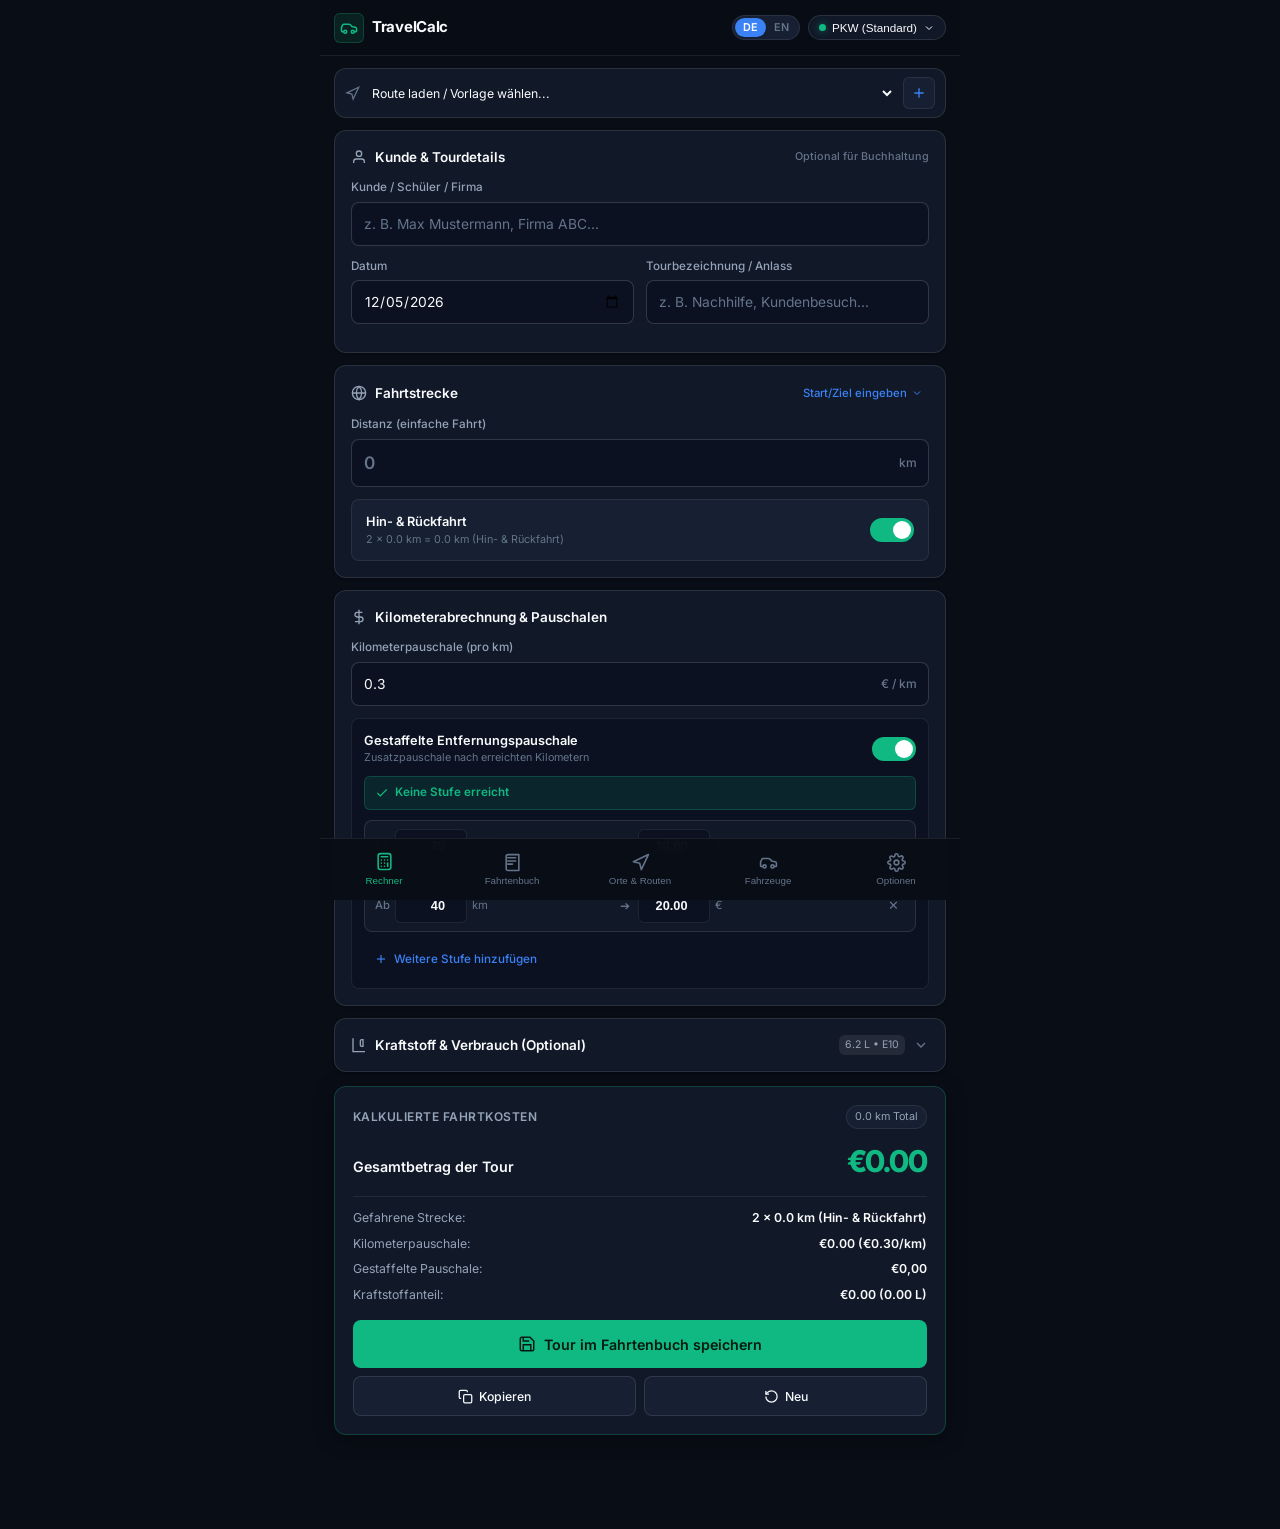
==== commit b4954a22: "UI/UX Mobile Polish: Bilingual DE/EN toggle, fix spacing and mobile truncation, fluid non-overflowin" ====
--- a/Travelcalc/index.html
+++ b/Travelcalc/index.html
@@ -3,9 +3,9 @@
 <head>
   <meta charset="UTF-8">
   <meta name="viewport" content="width=device-width, initial-scale=1.0, maximum-scale=1.0, user-scalable=no, viewport-fit=cover">
-  <title>TravelCalc — Fahrtkosten & Fahrtenbuch für Kunden & Buchhaltung</title>
+  <title>TravelCalc — Fahrtkosten & Fahrtenbuch</title>
   <meta name="description" content="Minimalistischer Fahrtkostenrechner mit gestaffelter Kilometerpauschale, Kundenverwaltung, Monatsübersicht und Buchhaltungs-Export.">
-  <meta name="theme-color" content="#0b0f19">
+  <meta name="theme-color" content="#090d16">
   <meta name="apple-mobile-web-app-capable" content="yes">
   <meta name="apple-mobile-web-app-status-bar-style" content="black-translucent">
   <meta name="apple-mobile-web-app-title" content="TravelCalc">
@@ -18,7 +18,7 @@
   <!-- Typography: Inter -->
   <link rel="preconnect" href="https://fonts.googleapis.com">
   <link rel="preconnect" href="https://fonts.gstatic.com" crossorigin>
-  <link href="https://fonts.googleapis.com/css2?family=Inter:wght@300;400;500;600;700;800&display=swap" rel="stylesheet">
+  <link href="https://fonts.googleapis.com/css2?family=Inter:wght@400;500;600;700;800&display=swap" rel="stylesheet">
 
   <link rel="stylesheet" href="style.css">
 </head>
@@ -26,9 +26,9 @@
 
   <!-- Top App Header -->
   <header class="app-header">
-    <div class="app-header__logo" id="headerLogo" role="button" tabindex="0" title="Zum Rechner">
+    <div class="app-header__logo" id="headerLogo" role="button" tabindex="0" title="Home">
       <div class="app-header__logo-icon">
-        <svg viewBox="0 0 24 24" width="20" height="20" fill="none" stroke="currentColor" stroke-width="2" stroke-linecap="round" stroke-linejoin="round">
+        <svg viewBox="0 0 24 24" width="18" height="18" fill="none" stroke="currentColor" stroke-width="2" stroke-linecap="round" stroke-linejoin="round">
           <path d="M19 17h2c.6 0 1-.4 1-1v-3c0-.9-.7-1.7-1.5-1.9C18.7 10.6 16 10 16 10s-1.3-1.4-2.2-2.3c-.5-.4-1.1-.7-1.8-.7H5c-.6 0-1.1.4-1.4.9l-1.4 2.9A3.7 3.7 0 0 0 2 12v4c0 .6.4 1 1 1h2"/>
           <circle cx="7" cy="17" r="2"/>
           <circle cx="17" cy="17" r="2"/>
@@ -36,16 +36,21 @@
       </div>
       <div class="app-header__logo-text">
         <span class="app-header__brand">TravelCalc</span>
-        <span class="app-header__tagline">Fahrtkosten & Buchhaltung</span>
       </div>
     </div>
 
     <div class="app-header__actions">
+      <!-- Language Switcher Pill -->
+      <div class="lang-switcher" id="langSwitcher" role="group" aria-label="Language">
+        <button type="button" class="lang-btn active" data-lang="de" id="langDe">DE</button>
+        <button type="button" class="lang-btn" data-lang="en" id="langEn">EN</button>
+      </div>
+
       <!-- Active Vehicle Badge -->
       <button class="app-header__profile-badge" id="activeProfileBadge" title="Fahrzeug wechseln">
         <span class="app-header__profile-dot"></span>
-        <span id="activeProfileBadgeName">Standard-Fahrzeug</span>
-        <svg viewBox="0 0 24 24" width="14" height="14" fill="none" stroke="currentColor" stroke-width="2"><path d="m6 9 6 6 6-6"/></svg>
+        <span id="activeProfileBadgeName">PKW</span>
+        <svg viewBox="0 0 24 24" width="12" height="12" fill="none" stroke="currentColor" stroke-width="2"><path d="m6 9 6 6 6-6"/></svg>
       </button>
     </div>
   </header>
@@ -55,151 +60,147 @@
 
     <!-- ==================== VIEW 1: RECHNER (CALCULATOR) ==================== -->
     <section class="view active" id="view-calculator">
-      
-      <!-- Top Quick Preset Bar -->
-      <div class="quick-preset-bar">
-        <div class="quick-preset-label">
-          <svg viewBox="0 0 24 24" width="14" height="14" fill="none" stroke="currentColor" stroke-width="2"><polygon points="3 11 22 2 13 21 11 13 3 11"/></svg>
-          <span>Schnellauswahl:</span>
-        </div>
-        <select id="quickRouteSelect" class="form-select quick-route-select">
-          <option value="">Gespeicherte Route laden...</option>
+
+      <!-- Preset Bar (Clean Full Width Select) -->
+      <div class="preset-card">
+        <div class="preset-card__icon">
+          <svg viewBox="0 0 24 24" width="15" height="15" fill="none" stroke="currentColor" stroke-width="2"><polygon points="3 11 22 2 13 21 11 13 3 11"/></svg>
+        </div>
+        <select id="quickRouteSelect" class="preset-card__select" aria-label="Gespeicherte Route laden">
+          <option value="">Route laden / Vorlage wählen...</option>
         </select>
-        <button type="button" class="btn-ghost btn-sm" id="btnGoToRoutes" title="Routen & Orte verwalten">
-          <svg viewBox="0 0 24 24" width="14" height="14" fill="none" stroke="currentColor" stroke-width="2"><path d="M12 5v14M5 12h14"/></svg>
-          <span>Orte</span>
+        <button type="button" class="preset-card__action" id="btnGoToRoutes" title="Routen & Orte verwalten">
+          <svg viewBox="0 0 24 24" width="16" height="16" fill="none" stroke="currentColor" stroke-width="2"><path d="M12 5v14M5 12h14"/></svg>
         </button>
       </div>
 
-      <!-- Card: Tour & Kunde -->
+      <!-- Card 1: Kunde & Tourdetails -->
       <div class="clean-card">
         <div class="clean-card__header">
           <div class="clean-card__title">
             <svg viewBox="0 0 24 24" width="16" height="16" fill="none" stroke="currentColor" stroke-width="2"><path d="M20 21v-2a4 4 0 0 0-4-4H8a4 4 0 0 0-4 4v2"/><circle cx="12" cy="7" r="4"/></svg>
-            <span>Kunde & Tourdetails</span>
-          </div>
-          <span class="clean-card__hint">Optional für Buchhaltung</span>
-        </div>
-
-        <div class="form-row">
-          <div class="form-group flex-2">
-            <label class="form-label" for="inputCustomer">Kunde / Schüler / Firma</label>
-            <div class="form-input-group">
-              <input type="text" id="inputCustomer" class="form-input" placeholder="z. B. Max Mustermann, Schüler A..." list="customerDatalist">
-              <datalist id="customerDatalist"></datalist>
-            </div>
-          </div>
-
-          <div class="form-group flex-1">
-            <label class="form-label" for="inputTourDate">Datum</label>
+            <span data-i18n="tourDetailsTitle">Kunde & Tourdetails</span>
+          </div>
+          <span class="clean-card__hint" data-i18n="optionalHint">Optional</span>
+        </div>
+
+        <div class="form-group">
+          <label class="form-label" for="inputCustomer" data-i18n="customerLabel">Kunde / Schüler / Firma</label>
+          <div class="form-input-wrap">
+            <input type="text" id="inputCustomer" class="form-input" placeholder="z. B. Max Mustermann, Firma ABC..." list="customerDatalist">
+            <datalist id="customerDatalist"></datalist>
+          </div>
+        </div>
+
+        <div class="form-grid-2">
+          <div class="form-group">
+            <label class="form-label" for="inputTourDate" data-i18n="dateLabel">Datum</label>
             <input type="date" id="inputTourDate" class="form-input">
           </div>
-        </div>
-
-        <div class="form-group" style="margin-bottom: 0;">
-          <label class="form-label" for="inputTourName">Tourbezeichnung / Notiz</label>
-          <input type="text" id="inputTourName" class="form-input" placeholder="z. B. Mathe-Nachhilfe Oberstufe, Vor-Ort-Termin...">
-        </div>
-      </div>
-
-      <!-- Card: Strecke & Distanz -->
+
+          <div class="form-group">
+            <label class="form-label" for="inputTourName" data-i18n="tourNameLabel">Tourbezeichnung / Anlass</label>
+            <input type="text" id="inputTourName" class="form-input" placeholder="z. B. Nachhilfe, Kundenbesuch...">
+          </div>
+        </div>
+      </div>
+
+      <!-- Card 2: Fahrtstrecke -->
       <div class="clean-card">
         <div class="clean-card__header">
           <div class="clean-card__title">
-            <svg viewBox="0 0 24 24" width="16" height="16" fill="none" stroke="currentColor" stroke-width="2"><path d="M3 12h18M3 6h18M3 18h18"/></svg>
-            <span>Fahrtstrecke</span>
-          </div>
-          <button type="button" class="btn-link" id="btnToggleRoutePlanner">
-            <svg viewBox="0 0 24 24" width="13" height="13" fill="none" stroke="currentColor" stroke-width="2"><circle cx="12" cy="12" r="10"/><path d="M12 2a14.5 14.5 0 0 0 0 20 14.5 14.5 0 0 0 0-20M2 12h20"/></svg>
-            <span id="toggleRoutePlannerText">Route berechnen (Start / Ziel)</span>
+            <svg viewBox="0 0 24 24" width="16" height="16" fill="none" stroke="currentColor" stroke-width="2"><circle cx="12" cy="12" r="10"/><path d="M12 2a14.5 14.5 0 0 0 0 20 14.5 14.5 0 0 0 0-20M2 12h20"/></svg>
+            <span data-i18n="tripDistanceTitle">Fahrtstrecke</span>
+          </div>
+          <button type="button" class="btn-text-action" id="btnToggleRoutePlanner">
+            <span id="toggleRoutePlannerText" data-i18n="routeCalcToggle">Start/Ziel eingeben</span>
+            <svg class="chevron-mini" viewBox="0 0 24 24" width="12" height="12" fill="none" stroke="currentColor" stroke-width="2"><path d="m6 9 6 6 6-6"/></svg>
           </button>
         </div>
 
-        <!-- Optional Expandable Route Distance Finder -->
+        <!-- Expandable Route Finder -->
         <div class="route-finder-box hidden" id="routeFinderBox">
-          <div class="form-row">
-            <div class="form-group flex-1">
+          <div class="route-finder-inner">
+            <div class="form-group">
               <div class="label-with-action">
-                <label class="form-label" for="routeOrigin">Startpunkt</label>
-                <select id="quickOriginSelect" class="quick-place-mini" title="Aus Orten wählen">
+                <label class="form-label" for="routeOrigin" data-i18n="originLabel">Startpunkt</label>
+                <select id="quickOriginSelect" class="quick-place-mini">
                   <option value="">Ort wählen...</option>
                 </select>
               </div>
-              <div class="form-input-group">
+              <div class="form-input-wrap">
                 <input type="text" id="routeOrigin" class="form-input" placeholder="z. B. Dietzenbach oder Zuhause">
-                <button type="button" class="form-input-group__btn" id="btnCurrentLocation" title="Aktuellen GPS-Standort abrufen">
-                  <svg viewBox="0 0 24 24" width="15" height="15" fill="none" stroke="currentColor" stroke-width="2"><circle cx="12" cy="12" r="10"/><circle cx="12" cy="12" r="3"/><line x1="12" y1="2" x2="12" y2="5"/><line x1="12" y1="19" x2="12" y2="22"/><line x1="2" y1="12" x2="5" y2="12"/><line x1="19" y1="12" x2="22" y2="12"/></svg>
+                <button type="button" class="form-input-icon-btn" id="btnCurrentLocation" title="GPS Standort">
+                  <svg viewBox="0 0 24 24" width="16" height="16" fill="none" stroke="currentColor" stroke-width="2"><circle cx="12" cy="12" r="10"/><circle cx="12" cy="12" r="3"/><line x1="12" y1="2" x2="12" y2="5"/><line x1="12" y1="19" x2="12" y2="22"/><line x1="2" y1="12" x2="5" y2="12"/><line x1="19" y1="12" x2="22" y2="12"/></svg>
                 </button>
               </div>
             </div>
 
-            <div class="form-group flex-1">
+            <div class="form-group">
               <div class="label-with-action">
-                <label class="form-label" for="routeDestination">Zielort</label>
-                <select id="quickDestSelect" class="quick-place-mini" title="Aus Orten wählen">
+                <label class="form-label" for="routeDestination" data-i18n="destinationLabel">Zielort</label>
+                <select id="quickDestSelect" class="quick-place-mini">
                   <option value="">Ort wählen...</option>
                 </select>
               </div>
               <input type="text" id="routeDestination" class="form-input" placeholder="z. B. Frankfurt oder Kunde...">
             </div>
-          </div>
-
-          <div style="display: flex; gap: 8px; align-items: center; justify-content: flex-end; margin-top: 8px;">
-            <button type="button" class="btn-secondary btn-sm" id="btnCalcRouteDist">
-              <svg viewBox="0 0 24 24" width="13" height="13" fill="none" stroke="currentColor" stroke-width="2"><circle cx="11" cy="11" r="8"/><path d="m21 21-4.3-4.3"/></svg>
-              <span>Distanz ermitteln</span>
-            </button>
-            <span id="routeCalcResultBadge" class="badge-subtle hidden">0.0 km</span>
-          </div>
-        </div>
-
-        <!-- Direct Distance Input & Round Trip Toggle -->
-        <div class="form-row" style="align-items: center; margin-top: 12px;">
-          <div class="form-group flex-1">
-            <label class="form-label" for="inputDistance">Distanz (einfache Fahrt)</label>
-            <div class="form-input-group">
-              <input type="number" id="inputDistance" class="form-input" placeholder="z. B. 25" step="0.1" min="0" inputmode="decimal">
-              <span class="form-input-group__suffix">km</span>
-            </div>
-          </div>
-
-          <div class="toggle-card flex-1">
-            <div class="toggle-card__info">
-              <div class="toggle-card__title">Hin- & Rückfahrt</div>
-              <div class="toggle-card__desc" id="roundTripBadge">Einfach: 0.0 km</div>
-            </div>
-            <label class="toggle-switch">
-              <input type="checkbox" id="toggleRoundTrip" checked>
-              <span class="toggle-switch__slider"></span>
-            </label>
-          </div>
-        </div>
-      </div>
-
-      <!-- Card: Gestaffelte Pauschale & Kilometerpreis -->
+
+            <div class="route-finder-actions">
+              <button type="button" class="btn-secondary btn-sm" id="btnCalcRouteDist">
+                <svg viewBox="0 0 24 24" width="13" height="13" fill="none" stroke="currentColor" stroke-width="2"><circle cx="11" cy="11" r="8"/><path d="m21 21-4.3-4.3"/></svg>
+                <span data-i18n="btnCalcDist">Distanz berechnen</span>
+              </button>
+              <span id="routeCalcResultBadge" class="badge-subtle hidden">0.0 km</span>
+            </div>
+          </div>
+        </div>
+
+        <!-- Main Distance Input -->
+        <div class="form-group">
+          <label class="form-label" for="inputDistance" data-i18n="distanceOneWayLabel">Distanz (einfache Fahrt)</label>
+          <div class="form-input-wrap">
+            <input type="number" id="inputDistance" class="form-input form-input-lg" placeholder="0" step="0.1" min="0" inputmode="decimal">
+            <span class="form-input-suffix">km</span>
+          </div>
+        </div>
+
+        <!-- Full-Width Round Trip Toggle Row -->
+        <div class="toggle-row-card">
+          <div class="toggle-row-card__info">
+            <div class="toggle-row-card__title" data-i18n="roundTripTitle">Hin- & Rückfahrt</div>
+            <div class="toggle-row-card__sub" id="roundTripBadge">Einfach: 0.0 km</div>
+          </div>
+          <label class="toggle-switch">
+            <input type="checkbox" id="toggleRoundTrip" checked>
+            <span class="toggle-switch__slider"></span>
+          </label>
+        </div>
+      </div>
+
+      <!-- Card 3: Kilometerabrechnung & Gestaffelte Pauschale -->
       <div class="clean-card">
         <div class="clean-card__header">
           <div class="clean-card__title">
             <svg viewBox="0 0 24 24" width="16" height="16" fill="none" stroke="currentColor" stroke-width="2"><line x1="12" y1="1" x2="12" y2="23"/><path d="M17 5H9.5a3.5 3.5 0 0 0 0 7h5a3.5 3.5 0 0 1 0 7H6"/></svg>
-            <span>Pauschalen & Kilometerabrechnung</span>
-          </div>
-        </div>
-
-        <div class="form-group">
-          <label class="form-label" for="inputCostPerKm">Kilometerpauschale (pro gefahrenem km)</label>
-          <div class="form-input-group">
+            <span data-i18n="ratesTitle">Kilometerabrechnung & Pauschalen</span>
+          </div>
+        </div>
+
+        <div class="form-group">
+          <label class="form-label" for="inputCostPerKm" data-i18n="costPerKmLabel">Kilometerpauschale (pro km)</label>
+          <div class="form-input-wrap">
             <input type="number" id="inputCostPerKm" class="form-input" placeholder="0.30" step="0.01" min="0" inputmode="decimal">
-            <span class="form-input-group__suffix">€ / km</span>
-          </div>
-          <span class="form-subtext">Gesetzlicher Standard oder vereinbarter Abrechnungssatz</span>
-        </div>
-
-        <!-- Tiered Pricing Section (Gestaffelte Pauschale) -->
-        <div class="tiered-pricing-box">
-          <div class="tiered-pricing-header">
-            <div>
-              <div class="tiered-pricing-title">Gestaffelte Entfernungspauschale</div>
-              <div class="tiered-pricing-sub">Feste Beträge nach erreichten Kilometern (z. B. ab 20 km = 10 €, ab 40 km = 20 €)</div>
+            <span class="form-input-suffix" id="costPerKmSuffix">€ / km</span>
+          </div>
+        </div>
+
+        <!-- Tiered Pricing Section -->
+        <div class="tiered-box">
+          <div class="tiered-box__header">
+            <div class="tiered-box__text">
+              <div class="tiered-box__title" data-i18n="tieredPricingTitle">Gestaffelte Entfernungspauschale</div>
+              <div class="tiered-box__sub" data-i18n="tieredPricingSub">Zusatzpauschale nach erreichten Kilometern</div>
             </div>
             <label class="toggle-switch">
               <input type="checkbox" id="toggleTieredPricing" checked>
@@ -207,54 +208,54 @@
             </label>
           </div>
 
-          <div id="tieredPricingContent" class="tiered-pricing-content">
-            <!-- Active Tier Indicator Badge -->
+          <div id="tieredPricingContent" class="tiered-box__content">
+            <!-- Active Tier Banner -->
             <div class="active-tier-banner" id="activeTierBanner">
-              <svg viewBox="0 0 24 24" width="15" height="15" fill="none" stroke="currentColor" stroke-width="2"><polyline points="20 6 9 17 4 12"/></svg>
-              <span id="activeTierText">Keine Staffelstufe erreicht</span>
-            </div>
-
-            <!-- Tiers List -->
+              <svg viewBox="0 0 24 24" width="14" height="14" fill="none" stroke="currentColor" stroke-width="2"><polyline points="20 6 9 17 4 12"/></svg>
+              <span id="activeTierText">Keine Stufe erreicht</span>
+            </div>
+
+            <!-- Tiers Responsive List -->
             <div class="tiers-list" id="tiersListContainer">
               <!-- Injected dynamically via JS -->
             </div>
 
             <button type="button" class="btn-ghost btn-sm" id="btnAddTier">
               <svg viewBox="0 0 24 24" width="14" height="14" fill="none" stroke="currentColor" stroke-width="2"><line x1="12" y1="5" x2="12" y2="19"/><line x1="5" y1="12" x2="19" y2="12"/></svg>
-              <span>Weitere Stufe hinzufügen</span>
+              <span data-i18n="btnAddTier">Weitere Stufe hinzufügen</span>
             </button>
           </div>
         </div>
       </div>
 
-      <!-- Card: Kraftstoff & Verbrauch (Einklappbar) -->
+      <!-- Card 4: Kraftstoff & Verbrauch (Collapsible) -->
       <div class="clean-card collapsible-card" id="cardFuel">
         <div class="clean-card__header collapsible-trigger" id="fuelHeaderTrigger" role="button" tabindex="0">
           <div class="clean-card__title">
             <svg viewBox="0 0 24 24" width="16" height="16" fill="none" stroke="currentColor" stroke-width="2"><path d="M3 2v20h18"/><path d="M14 6v6a2 2 0 0 0 2 2h2V4h-2a2 2 0 0 0-2 2z"/></svg>
-            <span>Kraftstoff & Verbrauch (Optional)</span>
-          </div>
-          <div style="display: flex; align-items: center; gap: 8px;">
+            <span data-i18n="fuelCardTitle">Kraftstoff & Verbrauch</span>
+          </div>
+          <div class="collapsible-right">
             <span class="badge-subtle" id="fuelSummaryMini">Aus Profil</span>
             <svg class="chevron-icon" viewBox="0 0 24 24" width="16" height="16" fill="none" stroke="currentColor" stroke-width="2"><path d="m6 9 6 6 6-6"/></svg>
           </div>
         </div>
 
         <div class="collapsible-body" id="fuelCollapsibleBody">
-          <div class="form-row" style="margin-top: 12px;">
-            <div class="form-group flex-1">
-              <label class="form-label" for="inputConsumption">Durchschnittsverbrauch</label>
-              <div class="form-input-group">
+          <div class="form-grid-2" style="margin-top: 12px;">
+            <div class="form-group">
+              <label class="form-label" for="inputConsumption" data-i18n="consumptionLabel">Durchschnittsverbrauch</label>
+              <div class="form-input-wrap">
                 <input type="number" id="inputConsumption" class="form-input" placeholder="6.5" step="0.1" min="0" inputmode="decimal">
-                <span class="form-input-group__suffix">L / 100km</span>
+                <span class="form-input-suffix">L / 100km</span>
               </div>
             </div>
 
-            <div class="form-group flex-1">
-              <label class="form-label" for="inputFuelPrice">Spritpreis</label>
-              <div class="form-input-group">
+            <div class="form-group">
+              <label class="form-label" for="inputFuelPrice" data-i18n="fuelPriceLabel">Spritpreis</label>
+              <div class="form-input-wrap">
                 <input type="number" id="inputFuelPrice" class="form-input" placeholder="1.75" step="0.001" min="0" inputmode="decimal">
-                <span class="form-input-group__suffix">€ / L</span>
+                <span class="form-input-suffix" id="fuelPriceSuffix">€ / L</span>
               </div>
             </div>
           </div>
@@ -262,7 +263,7 @@
           <div style="display: flex; justify-content: flex-end; margin-top: 4px;">
             <button type="button" class="btn-ghost btn-sm" id="btnFetchFuel">
               <svg viewBox="0 0 24 24" width="14" height="14" fill="none" stroke="currentColor" stroke-width="2"><path d="M21.5 2v6h-6M21.34 15.57a10 10 0 1 1-.57-8.38l5.67-5.67"/></svg>
-              <span>Live-Spritpreis Radar öffnen</span>
+              <span data-i18n="btnFuelRadar">Live-Spritpreis Radar öffnen</span>
             </button>
           </div>
         </div>
@@ -270,50 +271,49 @@
 
       <!-- Calculation Results Summary Panel -->
       <div class="results-card" id="resultsPanel">
-        <div class="results-card__header">
-          <span class="results-card__title">Kalkulierte Fahrtkosten</span>
+        <div class="results-card__top">
+          <span class="results-card__tag" data-i18n="calculatedCostTitle">Kalkulierte Fahrtkosten</span>
           <span class="results-badge" id="resDistanceBadge">0.0 km Gesamt</span>
         </div>
 
-        <div class="results-total-row">
-          <div class="results-total-label">Gesamtbetrag der Tour</div>
+        <div class="results-total-block">
+          <div class="results-total-label" data-i18n="totalCostLabel">Gesamtbetrag der Tour</div>
           <div class="results-total-val" id="resTotalCost">0,00 €</div>
         </div>
 
-        <!-- Breakdown List -->
         <div class="results-breakdown">
-          <div class="breakdown-item">
-            <span class="breakdown-item__name">Gefahrene Strecke:</span>
-            <span class="breakdown-item__val" id="resDistanceDetail">0.0 km</span>
-          </div>
-          <div class="breakdown-item">
-            <span class="breakdown-item__name">Kilometerpauschale:</span>
-            <span class="breakdown-item__val" id="resKmCost">0,00 €</span>
-          </div>
-          <div class="breakdown-item">
-            <span class="breakdown-item__name">Gestaffelte Pauschale:</span>
-            <span class="breakdown-item__val" id="resFlatCost">0,00 €</span>
-          </div>
-          <div class="breakdown-item">
-            <span class="breakdown-item__name">Kraftstoffanteil:</span>
-            <span class="breakdown-item__val" id="resFuelCost">0,00 €</span>
-          </div>
-        </div>
-
-        <!-- Primary Action Buttons -->
+          <div class="breakdown-row">
+            <span class="breakdown-row__label" data-i18n="distanceDetailLabel">Gefahrene Strecke:</span>
+            <span class="breakdown-row__val" id="resDistanceDetail">0.0 km</span>
+          </div>
+          <div class="breakdown-row">
+            <span class="breakdown-row__label" data-i18n="kmCostLabel">Kilometerpauschale:</span>
+            <span class="breakdown-row__val" id="resKmCost">0,00 €</span>
+          </div>
+          <div class="breakdown-row">
+            <span class="breakdown-row__label" data-i18n="tieredCostLabel">Gestaffelte Pauschale:</span>
+            <span class="breakdown-row__val" id="resFlatCost">0,00 €</span>
+          </div>
+          <div class="breakdown-row">
+            <span class="breakdown-row__label" data-i18n="fuelCostLabel">Kraftstoffanteil:</span>
+            <span class="breakdown-row__val" id="resFuelCost">0,00 €</span>
+          </div>
+        </div>
+
         <div class="results-actions">
-          <button type="button" class="btn-primary" id="btnSaveToLogbook">
-            <svg viewBox="0 0 24 24" width="17" height="17" fill="none" stroke="currentColor" stroke-width="2"><path d="M19 21H5a2 2 0 0 1-2-2V5a2 2 0 0 1 2-2h11l5 5v11a2 2 0 0 1-2 2z"/><polyline points="17 21 17 13 7 13 7 21"/><polyline points="7 3 7 8 15 8"/></svg>
-            <span>Tour im Fahrtenbuch speichern</span>
+          <button type="button" class="btn-primary btn-lg" id="btnSaveToLogbook">
+            <svg viewBox="0 0 24 24" width="18" height="18" fill="none" stroke="currentColor" stroke-width="2"><path d="M19 21H5a2 2 0 0 1-2-2V5a2 2 0 0 1 2-2h11l5 5v11a2 2 0 0 1-2 2z"/><polyline points="17 21 17 13 7 13 7 21"/><polyline points="7 3 7 8 15 8"/></svg>
+            <span data-i18n="btnSaveLogbook">Tour im Fahrtenbuch speichern</span>
           </button>
-          <div class="results-actions__secondary">
-            <button type="button" class="btn-secondary btn-sm" id="btnCopySummary" title="Zusammenfassung in Zwischenablage kopieren">
+
+          <div class="results-actions__row">
+            <button type="button" class="btn-secondary" id="btnCopySummary" title="Kopieren">
               <svg viewBox="0 0 24 24" width="15" height="15" fill="none" stroke="currentColor" stroke-width="2"><rect x="9" y="9" width="13" height="13" rx="2" ry="2"/><path d="M5 15H4a2 2 0 0 1-2-2V4a2 2 0 0 1 2-2h9a2 2 0 0 1 2 2v1"/></svg>
-              <span>Kopieren</span>
+              <span data-i18n="btnCopy">Kopieren</span>
             </button>
-            <button type="button" class="btn-secondary btn-sm" id="btnResetCalc" title="Zurücksetzen">
+            <button type="button" class="btn-secondary" id="btnResetCalc" title="Neu">
               <svg viewBox="0 0 24 24" width="15" height="15" fill="none" stroke="currentColor" stroke-width="2"><path d="M3 12a9 9 0 1 0 9-9 9.75 9.75 0 0 0-6.74 2.74L3 8"/><path d="M3 3v5h5"/></svg>
-              <span>Neu</span>
+              <span data-i18n="btnReset">Neu</span>
             </button>
           </div>
         </div>
@@ -325,17 +325,17 @@
     <section class="view" id="view-accounting">
       <div class="view-header">
         <div>
-          <h1 class="view-title">Fahrtenbuch & Buchhaltung</h1>
-          <p class="view-subtitle">Monatsordner, Statistiken und Belege für deine Kundenabrechnung</p>
+          <h1 class="view-title" data-i18n="accountingTitle">Fahrtenbuch & Buchhaltung</h1>
+          <p class="view-subtitle" data-i18n="accountingSubtitle">Monatsordner, Statistiken und Belege für deine Kundenabrechnung</p>
         </div>
         <div class="view-header__actions">
           <button type="button" class="btn-secondary btn-sm" id="btnPrintMonthReport">
-            <svg viewBox="0 0 24 24" width="15" height="15" fill="none" stroke="currentColor" stroke-width="2"><polyline points="6 9 6 2 18 2 18 9"/><path d="M6 18H4a2 2 0 0 1-2-2v-5a2 2 0 0 1 2-2h16a2 2 0 0 1 2 2v5a2 2 0 0 1-2 2h-2"/><rect x="6" y="14" width="12" height="8"/></svg>
-            <span>Monatsbericht drucken / PDF</span>
+            <svg viewBox="0 0 24 24" width="14" height="14" fill="none" stroke="currentColor" stroke-width="2"><polyline points="6 9 6 2 18 2 18 9"/><path d="M6 18H4a2 2 0 0 1-2-2v-5a2 2 0 0 1 2-2h16a2 2 0 0 1 2 2v5a2 2 0 0 1-2 2h-2"/><rect x="6" y="14" width="12" height="8"/></svg>
+            <span data-i18n="btnPrintMonth">Monatsbericht (PDF)</span>
           </button>
           <button type="button" class="btn-secondary btn-sm" id="btnExportMonthCsv">
-            <svg viewBox="0 0 24 24" width="15" height="15" fill="none" stroke="currentColor" stroke-width="2"><path d="M21 15v4a2 2 0 0 1-2 2H5a2 2 0 0 1-2-2v-4"/><polyline points="7 10 12 15 17 10"/><line x1="12" y1="15" x2="12" y2="3"/></svg>
-            <span>CSV Export</span>
+            <svg viewBox="0 0 24 24" width="14" height="14" fill="none" stroke="currentColor" stroke-width="2"><path d="M21 15v4a2 2 0 0 1-2 2H5a2 2 0 0 1-2-2v-4"/><polyline points="7 10 12 15 17 10"/><line x1="12" y1="15" x2="12" y2="3"/></svg>
+            <span>CSV</span>
           </button>
         </div>
       </div>
@@ -348,24 +348,24 @@
       <!-- Monthly Accounting KPI Cards -->
       <div class="kpi-grid">
         <div class="kpi-card">
-          <div class="kpi-card__label">Gesamte Strecke</div>
+          <div class="kpi-card__label" data-i18n="kpiTotalDistLabel">Gesamte Strecke</div>
           <div class="kpi-card__val" id="kpiTotalKm">0,0 km</div>
           <div class="kpi-card__meta" id="kpiTripsCount">0 Fahrten</div>
         </div>
         <div class="kpi-card highlight">
-          <div class="kpi-card__label">Gesamtbetrag</div>
+          <div class="kpi-card__label" data-i18n="kpiTotalSumLabel">Gesamtbetrag</div>
           <div class="kpi-card__val" id="kpiTotalCost">0,00 €</div>
           <div class="kpi-card__meta" id="kpiAvgPerTrip">Ø 0,00 € / Fahrt</div>
         </div>
         <div class="kpi-card">
-          <div class="kpi-card__label">Pauschalen & Staffeln</div>
+          <div class="kpi-card__label" data-i18n="kpiSurchargesLabel">Pauschalen</div>
           <div class="kpi-card__val" id="kpiSurcharges">0,00 €</div>
-          <div class="kpi-card__meta">Km-Satz + Staffelung</div>
+          <div class="kpi-card__meta" data-i18n="kpiSurchargesMeta">Km-Satz + Staffeln</div>
         </div>
         <div class="kpi-card">
-          <div class="kpi-card__label">Kraftstoffanteil</div>
+          <div class="kpi-card__label" data-i18n="kpiFuelLabel">Kraftstoff</div>
           <div class="kpi-card__val" id="kpiFuelTotal">0,00 €</div>
-          <div class="kpi-card__meta" id="kpiFuelLiters">0,0 L verbraucht</div>
+          <div class="kpi-card__meta" id="kpiFuelLiters">0,0 L</div>
         </div>
       </div>
 
@@ -374,9 +374,9 @@
         <div class="clean-card__header">
           <div class="clean-card__title">
             <svg viewBox="0 0 24 24" width="16" height="16" fill="none" stroke="currentColor" stroke-width="2"><path d="M17 21v-2a4 4 0 0 0-4-4H5a4 4 0 0 0-4 4v2"/><circle cx="9" cy="7" r="4"/><path d="M23 21v-2a4 4 0 0 0-3-3.87"/><path d="M16 3.13a4 4 0 0 1 0 7.75"/></svg>
-            <span>Kundenübersicht des Monats</span>
-          </div>
-          <span class="clean-card__hint" id="activeCustomerFilterHint">Klick zum Filtern</span>
+            <span data-i18n="customerSummaryTitle">Kundenübersicht des Monats</span>
+          </div>
+          <span class="clean-card__hint" id="activeCustomerFilterHint" data-i18n="customerFilterHint">Klick zum Filtern</span>
         </div>
         <div class="customer-chips-grid" id="customerChipsContainer">
           <!-- Injected via JS -->
@@ -389,7 +389,7 @@
           <svg viewBox="0 0 24 24" width="15" height="15" fill="none" stroke="currentColor" stroke-width="2"><circle cx="11" cy="11" r="8"/><path d="m21 21-4.3-4.3"/></svg>
           <input type="text" id="searchToursInput" class="form-input search-input" placeholder="Nach Kunde oder Tour suchen...">
         </div>
-        <select id="sortToursSelect" class="form-select sort-select">
+        <select id="sortToursSelect" class="form-select sort-select" aria-label="Sortierung">
           <option value="date-desc">Neueste zuerst</option>
           <option value="date-asc">Älteste zuerst</option>
           <option value="cost-desc">Höchster Betrag</option>
@@ -408,8 +408,8 @@
     <section class="view" id="view-routes">
       <div class="view-header">
         <div>
-          <h1 class="view-title">Gespeicherte Orte & Routen</h1>
-          <p class="view-subtitle">Wiederkehrende Ziele, Kunden und Standardstrecken für sekundenschnelle Auswahl</p>
+          <h1 class="view-title" data-i18n="placesRoutesTitle">Gespeicherte Orte & Routen</h1>
+          <p class="view-subtitle" data-i18n="placesRoutesSubtitle">Wiederkehrende Kunden und Standardstrecken für sekundenschnelle Auswahl</p>
         </div>
       </div>
 
@@ -418,11 +418,11 @@
         <div class="clean-card__header">
           <div class="clean-card__title">
             <svg viewBox="0 0 24 24" width="16" height="16" fill="none" stroke="currentColor" stroke-width="2"><path d="M21 10c0 7-9 13-9 13s-9-6-9-13a9 9 0 0 1 18 0z"/><circle cx="12" cy="10" r="3"/></svg>
-            <span>Häufige Orte & Kundenstandorte</span>
+            <span data-i18n="placesTitle">Häufige Orte</span>
           </div>
           <button type="button" class="btn-primary btn-sm" id="btnOpenAddPlaceModal">
-            <svg viewBox="0 0 24 24" width="14" height="14" fill="none" stroke="currentColor" stroke-width="2"><line x1="12" y1="5" x2="12" y2="19"/><line x1="5" y1="12" x2="19" y2="12"/></svg>
-            <span>Ort hinzufügen</span>
+            <svg viewBox="0 0 24 24" width="13" height="13" fill="none" stroke="currentColor" stroke-width="2"><line x1="12" y1="5" x2="12" y2="19"/><line x1="5" y1="12" x2="19" y2="12"/></svg>
+            <span data-i18n="btnAddPlace">Ort hinzufügen</span>
           </button>
         </div>
 
@@ -432,15 +432,15 @@
       </div>
 
       <!-- Section: Gespeicherte Routen -->
-      <div class="clean-card" style="margin-top: 16px;">
+      <div class="clean-card" style="margin-top: 14px;">
         <div class="clean-card__header">
           <div class="clean-card__title">
             <svg viewBox="0 0 24 24" width="16" height="16" fill="none" stroke="currentColor" stroke-width="2"><polygon points="3 11 22 2 13 21 11 13 3 11"/></svg>
-            <span>Standard-Touren & Routen</span>
+            <span data-i18n="routesTitle">Standard-Touren & Routen</span>
           </div>
           <button type="button" class="btn-primary btn-sm" id="btnOpenAddRouteModal">
-            <svg viewBox="0 0 24 24" width="14" height="14" fill="none" stroke="currentColor" stroke-width="2"><line x1="12" y1="5" x2="12" y2="19"/><line x1="5" y1="12" x2="19" y2="12"/></svg>
-            <span>Route speichern</span>
+            <svg viewBox="0 0 24 24" width="13" height="13" fill="none" stroke="currentColor" stroke-width="2"><line x1="12" y1="5" x2="12" y2="19"/><line x1="5" y1="12" x2="19" y2="12"/></svg>
+            <span data-i18n="btnAddRoute">Route speichern</span>
           </button>
         </div>
 
@@ -454,12 +454,12 @@
     <section class="view" id="view-profiles">
       <div class="view-header">
         <div>
-          <h1 class="view-title">Fahrzeug-Profile</h1>
-          <p class="view-subtitle">Verbrauch, Kilometerpauschalen und Standard-Staffeln pro Fahrzeug</p>
+          <h1 class="view-title" data-i18n="profilesTitle">Fahrzeug-Profile</h1>
+          <p class="view-subtitle" data-i18n="profilesSubtitle">Verbrauch, Kilometerpauschalen und Standard-Staffeln pro Fahrzeug</p>
         </div>
         <button type="button" class="btn-primary btn-sm" id="btnOpenNewProfileModal">
-          <svg viewBox="0 0 24 24" width="14" height="14" fill="none" stroke="currentColor" stroke-width="2"><line x1="12" y1="5" x2="12" y2="19"/><line x1="5" y1="12" x2="19" y2="12"/></svg>
-          <span>Neues Fahrzeug</span>
+          <svg viewBox="0 0 24 24" width="13" height="13" fill="none" stroke="currentColor" stroke-width="2"><line x1="12" y1="5" x2="12" y2="19"/><line x1="5" y1="12" x2="19" y2="12"/></svg>
+          <span data-i18n="btnAddProfile">Neues Fahrzeug</span>
         </button>
       </div>
 
@@ -472,8 +472,8 @@
     <section class="view" id="view-settings">
       <div class="view-header">
         <div>
-          <h1 class="view-title">Einstellungen</h1>
-          <p class="view-subtitle">Optionale Dienste, Buchhaltungs-Präferenzen und Datensicherung</p>
+          <h1 class="view-title" data-i18n="settingsTitle">Einstellungen</h1>
+          <p class="view-subtitle" data-i18n="settingsSubtitle">Sprache, Einheiten, optionale APIs und Datensicherung</p>
         </div>
       </div>
 
@@ -482,13 +482,13 @@
         <div class="clean-card__header">
           <div class="clean-card__title">
             <svg viewBox="0 0 24 24" width="16" height="16" fill="none" stroke="currentColor" stroke-width="2"><circle cx="12" cy="12" r="3"/><path d="M19.4 15a1.65 1.65 0 0 0 .33 1.82l.06.06a2 2 0 0 1 0 2.83 2 2 0 0 1-2.83 0l-.06-.06a1.65 1.65 0 0 0-1.82-.33 1.65 1.65 0 0 0-1 1.51V21a2 2 0 0 1-2 2 2 2 0 0 1-2-2v-.09A1.65 1.65 0 0 0 9 19.4a1.65 1.65 0 0 0-1.82.33l-.06.06a2 2 0 0 1-2.83 0 2 2 0 0 1 0-2.83l.06-.06a1.65 1.65 0 0 0 .33-1.82 1.65 1.65 0 0 0-1.51-1H3a2 2 0 0 1-2-2 2 2 0 0 1 2-2h.09A1.65 1.65 0 0 0 4.6 9a1.65 1.65 0 0 0-.33-1.82l-.06-.06a2 2 0 0 1 0-2.83 2 2 0 0 1 2.83 0l.06.06a1.65 1.65 0 0 0 1.82.33H9a1.65 1.65 0 0 0 1-1.51V3a2 2 0 0 1 2-2 2 2 0 0 1 2 2v.09a1.65 1.65 0 0 0 1 1.51 1.65 1.65 0 0 0 1.82-.33l.06-.06a2 2 0 0 1 2.83 0 2 2 0 0 1 0 2.83l-.06.06a1.65 1.65 0 0 0-.33 1.82V9a1.65 1.65 0 0 0 1.51 1H21a2 2 0 0 1 2 2 2 2 0 0 1-2 2h-.09a1.65 1.65 0 0 0-1.51 1z"/></svg>
-            <span>Allgemein</span>
-          </div>
-        </div>
-
-        <div class="form-row">
-          <div class="form-group flex-1">
-            <label class="form-label" for="prefCurrency">Währungssymbol</label>
+            <span data-i18n="generalSettingsTitle">Allgemeine Einstellungen</span>
+          </div>
+        </div>
+
+        <div class="form-grid-2">
+          <div class="form-group">
+            <label class="form-label" for="prefCurrency" data-i18n="currencyLabel">Währung</label>
             <select id="prefCurrency" class="form-select">
               <option value="€">EUR (€)</option>
               <option value="CHF">CHF</option>
@@ -497,8 +497,8 @@
             </select>
           </div>
 
-          <div class="form-group flex-1">
-            <label class="form-label" for="prefFuelType">Bevorzugte Kraftstoffsorte</label>
+          <div class="form-group">
+            <label class="form-label" for="prefFuelType" data-i18n="fuelTypePrefLabel">Kraftstoffsorte</label>
             <select id="prefFuelType" class="form-select">
               <option value="e10">Super E10</option>
               <option value="e5">Super E5</option>
@@ -508,54 +508,54 @@
         </div>
       </div>
 
-      <!-- Collapsible Card: Externe APIs (Google Maps & Tankerkönig) -->
+      <!-- Collapsible Card: Externe APIs -->
       <div class="clean-card collapsible-card" id="cardApis">
         <div class="clean-card__header collapsible-trigger" id="apiHeaderTrigger" role="button" tabindex="0">
           <div class="clean-card__title">
             <svg viewBox="0 0 24 24" width="16" height="16" fill="none" stroke="currentColor" stroke-width="2"><path d="M21 16V8a2 2 0 0 0-1-1.73l-7-4a2 2 0 0 0-2 0l-7 4A2 2 0 0 0 3 8v8a2 2 0 0 0 1 1.73l7 4a2 2 0 0 0 2 0l7-4A2 2 0 0 0 21 16z"/><polyline points="3.27 6.96 12 12.01 20.73 6.96"/><line x1="12" y1="22.08" x2="12" y2="12"/></svg>
-            <span>APIs & Externe Schnittstellen (Optional)</span>
-          </div>
-          <div style="display: flex; align-items: center; gap: 8px;">
+            <span data-i18n="apisTitle">APIs & Schnittstellen (Optional)</span>
+          </div>
+          <div class="collapsible-right">
             <span class="badge-subtle" id="apiStatusSummaryBadge">Konfigurieren</span>
             <svg class="chevron-icon" viewBox="0 0 24 24" width="16" height="16" fill="none" stroke="currentColor" stroke-width="2"><path d="m6 9 6 6 6-6"/></svg>
           </div>
         </div>
 
         <div class="collapsible-body" id="apiCollapsibleBody">
-          <p class="form-subtext" style="margin-top: 10px; margin-bottom: 16px;">
-            Die App funktioniert standardmäßig vollständig ohne eigene API-Keys (über freies OpenStreetMap-Routing und Durchschnittspreise). Optional kannst du hier eigene Schlüssel hinterlegen.
+          <p class="form-subtext" style="margin-top: 8px; margin-bottom: 14px;" data-i18n="apiHelpText">
+            Die App funktioniert standardmäßig vollständig ohne eigene API-Keys (über freies OpenStreetMap-Routing und Durchschnittspreise).
           </p>
 
           <!-- Google Maps API -->
           <div class="api-card">
             <div class="api-card__header">
-              <span class="api-card__name">Google Maps Distance Matrix API</span>
-              <span class="api-key-status missing" id="googleMapsStatus">Nicht konfiguriert</span>
-            </div>
-            <div class="form-input-group" style="margin-top: 8px;">
+              <span class="api-card__name">Google Maps Distance Matrix</span>
+              <span class="api-key-status missing" id="googleMapsStatus">Inaktiv</span>
+            </div>
+            <div class="form-input-wrap" style="margin-top: 8px;">
               <input type="password" id="settingGoogleMapsKey" class="form-input" placeholder="Google Cloud API-Key (AIzaSy...)">
-              <button type="button" class="form-input-group__btn" id="btnToggleMapsKeyVisibility">👁️</button>
-            </div>
-            <div style="display: flex; gap: 8px; margin-top: 8px;">
-              <button type="button" class="btn-secondary btn-sm" id="btnSaveMapsKey">Speichern</button>
-              <button type="button" class="btn-secondary btn-sm" id="btnClearMapsKey">Löschen</button>
+              <button type="button" class="form-input-icon-btn" id="btnToggleMapsKeyVisibility">👁️</button>
+            </div>
+            <div class="btn-group-row" style="margin-top: 8px;">
+              <button type="button" class="btn-secondary btn-sm" id="btnSaveMapsKey" data-i18n="btnSave">Speichern</button>
+              <button type="button" class="btn-secondary btn-sm" id="btnClearMapsKey" data-i18n="btnClear">Löschen</button>
             </div>
           </div>
 
           <!-- Tankerkönig API -->
-          <div class="api-card" style="margin-top: 16px;">
+          <div class="api-card" style="margin-top: 12px;">
             <div class="api-card__header">
-              <span class="api-card__name">Tankerkönig API (Echtzeit-Spritpreise)</span>
+              <span class="api-card__name">Tankerkönig API (Spritpreise DE)</span>
               <span class="api-key-status missing" id="tankerkoenigStatus">Demo-Modus</span>
             </div>
-            <div class="form-input-group" style="margin-top: 8px;">
-              <input type="password" id="settingTankerkoenigKey" class="form-input" placeholder="Tankerkönig UUID Key">
-              <button type="button" class="form-input-group__btn" id="btnToggleTankerKeyVisibility">👁️</button>
-            </div>
-            <div style="display: flex; gap: 8px; margin-top: 8px; flex-wrap: wrap;">
-              <button type="button" class="btn-secondary btn-sm" id="btnSaveTankerKey">Speichern</button>
-              <button type="button" class="btn-secondary btn-sm" id="btnClearTankerKey">Löschen</button>
-              <button type="button" class="btn-secondary btn-sm" id="btnUseDemoTankerKey" style="margin-left: auto; color: var(--accent-emerald);">⚡ Demo-Key nutzen</button>
+            <div class="form-input-wrap" style="margin-top: 8px;">
+              <input type="password" id="settingTankerkoenigKey" class="form-input" placeholder="UUID Key">
+              <button type="button" class="form-input-icon-btn" id="btnToggleTankerKeyVisibility">👁️</button>
+            </div>
+            <div class="btn-group-row" style="margin-top: 8px; flex-wrap: wrap;">
+              <button type="button" class="btn-secondary btn-sm" id="btnSaveTankerKey" data-i18n="btnSave">Speichern</button>
+              <button type="button" class="btn-secondary btn-sm" id="btnClearTankerKey" data-i18n="btnClear">Löschen</button>
+              <button type="button" class="btn-secondary btn-sm" id="btnUseDemoTankerKey" style="margin-left: auto; color: var(--accent-emerald);">⚡ Demo-Key</button>
             </div>
           </div>
         </div>
@@ -566,27 +566,27 @@
         <div class="clean-card__header">
           <div class="clean-card__title">
             <svg viewBox="0 0 24 24" width="16" height="16" fill="none" stroke="currentColor" stroke-width="2"><path d="M21 15v4a2 2 0 0 1-2 2H5a2 2 0 0 1-2-2v-4"/><polyline points="7 10 12 15 17 10"/><line x1="12" y1="15" x2="12" y2="3"/></svg>
-            <span>Datensicherung & Fahrtenbuch-Export</span>
+            <span data-i18n="backupTitle">Datensicherung & Fahrtenbuch-Export</span>
           </div>
         </div>
 
         <div style="display: flex; flex-direction: column; gap: 10px; margin-top: 8px;">
-          <div style="display: flex; gap: 8px; flex-wrap: wrap;">
+          <div class="btn-group-row" style="flex-wrap: wrap;">
             <button type="button" class="btn-secondary btn-sm" id="btnExportAllJson">
               <svg viewBox="0 0 24 24" width="14" height="14" fill="none" stroke="currentColor" stroke-width="2"><path d="M21 15v4a2 2 0 0 1-2 2H5a2 2 0 0 1-2-2v-4"/><polyline points="7 10 12 15 17 10"/><line x1="12" y1="15" x2="12" y2="3"/></svg>
-              <span>Vollständiges Backup herunterladen (JSON)</span>
+              <span data-i18n="btnBackupExport">Backup herunterladen (JSON)</span>
             </button>
             <label class="btn-secondary btn-sm" style="cursor: pointer; margin-bottom: 0;">
               <svg viewBox="0 0 24 24" width="14" height="14" fill="none" stroke="currentColor" stroke-width="2"><path d="M21 15v4a2 2 0 0 1-2 2H5a2 2 0 0 1-2-2v-4"/><polyline points="17 8 12 3 7 8"/><line x1="12" y1="3" x2="12" y2="15"/></svg>
-              <span>Backup wiederherstellen</span>
+              <span data-i18n="btnBackupImport">Backup einspielen</span>
               <input type="file" id="fileImportJson" accept=".json" style="display: none;">
             </label>
           </div>
 
-          <div style="margin-top: 14px; border-top: 1px solid var(--border-subtle); padding-top: 14px;">
+          <div style="margin-top: 10px; border-top: 1px solid var(--border-subtle); padding-top: 12px;">
             <button type="button" class="btn-secondary btn-danger btn-sm" id="btnResetAllData">
               <svg viewBox="0 0 24 24" width="14" height="14" fill="none" stroke="currentColor" stroke-width="2"><polyline points="3 6 5 6 21 6"/><path d="M19 6v14a2 2 0 0 1-2 2H7a2 2 0 0 1-2-2V6m3 0V4a2 2 0 0 1 2-2h4a2 2 0 0 1 2 2v2"/></svg>
-              <span>Alle lokalen Daten zurücksetzen</span>
+              <span data-i18n="btnResetAll">Alle Daten zurücksetzen</span>
             </button>
           </div>
         </div>
@@ -594,8 +594,8 @@
 
       <!-- App Info -->
       <div class="app-info">
-        <p><strong>TravelCalc PWA v2.0</strong> — Minimalistisches Fahrtenbuch & Fahrtkosten-Abrechnung</p>
-        <p>Alle Daten bleiben 100% lokal in deinem Browser gespeichert.</p>
+        <p><strong>TravelCalc PWA v2.2</strong></p>
+        <p data-i18n="appInfoText">Optimiert für Android & Play Store PWA. Alle Daten bleiben lokal auf deinem Gerät gespeichert.</p>
       </div>
     </section>
 
@@ -605,23 +605,23 @@
   <nav class="bottom-nav">
     <button type="button" class="bottom-nav__item active" data-view="calculator" id="navCalculator">
       <svg viewBox="0 0 24 24"><rect x="4" y="2" width="16" height="20" rx="3"></rect><line x1="8" y1="6" x2="16" y2="6"></line><line x1="16" y1="14" x2="16" y2="18"></line><line x1="8" y1="10" x2="8.01" y2="10"></line><line x1="12" y1="10" x2="12.01" y2="10"></line><line x1="16" y1="10" x2="16.01" y2="10"></line><line x1="8" y1="14" x2="8.01" y2="14"></line><line x1="12" y1="14" x2="12.01" y2="14"></line><line x1="8" y1="18" x2="8.01" y2="18"></line><line x1="12" y1="18" x2="12.01" y2="18"></line></svg>
-      <span>Rechner</span>
+      <span data-i18n="navCalc">Rechner</span>
     </button>
     <button type="button" class="bottom-nav__item" data-view="accounting" id="navAccounting">
       <svg viewBox="0 0 24 24"><path d="M4 19.5v-15A2.5 2.5 0 0 1 6.5 2H20v20H6.5a2.5 2.5 0 0 1-2.5-2.5Z"/><path d="M6 6h10M6 10h10M6 14h6"/></svg>
-      <span>Fahrtenbuch</span>
+      <span data-i18n="navAccounting">Fahrtenbuch</span>
     </button>
     <button type="button" class="bottom-nav__item" data-view="routes" id="navRoutes">
       <svg viewBox="0 0 24 24"><polygon points="3 11 22 2 13 21 11 13 3 11"></polygon></svg>
-      <span>Orte & Routen</span>
+      <span data-i18n="navRoutes">Orte & Routen</span>
     </button>
     <button type="button" class="bottom-nav__item" data-view="profiles" id="navProfiles">
       <svg viewBox="0 0 24 24"><path d="M19 17h2c.6 0 1-.4 1-1v-3c0-.9-.7-1.7-1.5-1.9C18.7 10.6 16 10 16 10s-1.3-1.4-2.2-2.3c-.5-.4-1.1-.7-1.8-.7H5c-.6 0-1.1.4-1.4.9l-1.4 2.9A3.7 3.7 0 0 0 2 12v4c0 .6.4 1 1 1h2"/><circle cx="7" cy="17" r="2"/><circle cx="17" cy="17" r="2"/></svg>
-      <span>Fahrzeuge</span>
+      <span data-i18n="navProfiles">Fahrzeuge</span>
     </button>
     <button type="button" class="bottom-nav__item" data-view="settings" id="navSettings">
       <svg viewBox="0 0 24 24"><circle cx="12" cy="12" r="3"></circle><path d="M19.4 15a1.65 1.65 0 0 0 .33 1.82l.06.06a2 2 0 0 1 0 2.83 2 2 0 0 1-2.83 0l-.06-.06a1.65 1.65 0 0 0-1.82-.33 1.65 1.65 0 0 0-1 1.51V21a2 2 0 0 1-2 2 2 2 0 0 1-2-2v-.09A1.65 1.65 0 0 0 9 19.4a1.65 1.65 0 0 0-1.82.33l-.06.06a2 2 0 0 1-2.83 0 2 2 0 0 1 0-2.83l.06-.06a1.65 1.65 0 0 0 .33-1.82 1.65 1.65 0 0 0-1.51-1H3a2 2 0 0 1-2-2 2 2 0 0 1 2-2h.09A1.65 1.65 0 0 0 4.6 9a1.65 1.65 0 0 0-.33-1.82l-.06-.06a2 2 0 0 1 0-2.83 2 2 0 0 1 2.83 0l.06.06a1.65 1.65 0 0 0 1.82.33H9a1.65 1.65 0 0 0 1-1.51V3a2 2 0 0 1 2-2 2 2 0 0 1 2 2v.09a1.65 1.65 0 0 0 1 1.51 1.65 1.65 0 0 0 1.82-.33l.06-.06a2 2 0 0 1 2.83 0 2 2 0 0 1 0 2.83l-.06.06a1.65 1.65 0 0 0-.33 1.82V9a1.65 1.65 0 0 0 1.51 1H21a2 2 0 0 1 2 2 2 2 0 0 1-2 2h-.09a1.65 1.65 0 0 0-1.51 1z"></path></svg>
-      <span>Einstellungen</span>
+      <span data-i18n="navSettings">Optionen</span>
     </button>
   </nav>
 
@@ -631,89 +631,91 @@
   <div class="modal-overlay" id="tourModalOverlay">
     <div class="modal">
       <div class="modal__handle"></div>
-      <h2 class="modal__title" id="tourModalTitle">Tour bearbeiten</h2>
+      <h2 class="modal__title" id="tourModalTitle" data-i18n="editTourModalTitle">Tour bearbeiten</h2>
       
       <input type="hidden" id="modalTourId">
 
       <div class="form-group">
-        <label class="form-label" for="modalTourCustomer">Kunde / Schüler / Firma</label>
-        <input type="text" id="modalTourCustomer" class="form-input" placeholder="z. B. Max Mustermann">
+        <label class="form-label" for="modalTourCustomer" data-i18n="customerLabel">Kunde / Schüler / Firma</label>
+        <input type="text" id="modalTourCustomer" class="form-input">
       </div>
 
       <div class="form-group">
-        <label class="form-label" for="modalTourName">Tourbezeichnung / Anlass</label>
-        <input type="text" id="modalTourName" class="form-input" placeholder="z. B. Vor-Ort-Nachhilfe Mathe">
-      </div>
-
-      <div class="form-row">
-        <div class="form-group flex-1">
-          <label class="form-label" for="modalTourDate">Datum</label>
+        <label class="form-label" for="modalTourName" data-i18n="tourNameLabel">Tourbezeichnung / Anlass</label>
+        <input type="text" id="modalTourName" class="form-input">
+      </div>
+
+      <div class="form-grid-2">
+        <div class="form-group">
+          <label class="form-label" for="modalTourDate" data-i18n="dateLabel">Datum</label>
           <input type="date" id="modalTourDate" class="form-input">
         </div>
-        <div class="form-group flex-1">
-          <label class="form-label" for="modalTourDistance">Strecke (km)</label>
+        <div class="form-group">
+          <label class="form-label" for="modalTourDistance" data-i18n="distanceKmLabel">Strecke (km)</label>
           <input type="number" id="modalTourDistance" class="form-input" step="0.1" min="0">
         </div>
       </div>
 
       <div class="modal__footer">
-        <button type="button" class="btn-secondary" id="btnCancelTourModal">Abbrechen</button>
-        <button type="button" class="btn-primary" id="btnSaveTourModal">Speichern</button>
+        <button type="button" class="btn-secondary" id="btnCancelTourModal" data-i18n="btnCancel">Abbrechen</button>
+        <button type="button" class="btn-primary" id="btnSaveTourModal" data-i18n="btnSave">Speichern</button>
       </div>
     </div>
   </div>
 
-  <!-- MODAL: ADD/EDIT PLACE (ORT) -->
+  <!-- MODAL: ADD/EDIT PLACE -->
   <div class="modal-overlay" id="placeModalOverlay">
     <div class="modal">
       <div class="modal__handle"></div>
-      <h2 class="modal__title" id="placeModalTitle">Ort speichern</h2>
+      <h2 class="modal__title" id="placeModalTitle" data-i18n="placeModalTitle">Ort speichern</h2>
       
       <input type="hidden" id="modalPlaceId">
 
       <div class="form-group">
-        <label class="form-label" for="modalPlaceName">Bezeichnung</label>
+        <label class="form-label" for="modalPlaceName" data-i18n="placeNameLabel">Bezeichnung</label>
         <input type="text" id="modalPlaceName" class="form-input" placeholder="z. B. Zuhause, Büro, Schüler Max...">
       </div>
 
       <div class="form-group">
-        <label class="form-label" for="modalPlaceAddress">Adresse / Stadt</label>
+        <label class="form-label" for="modalPlaceAddress" data-i18n="placeAddressLabel">Adresse / Stadt</label>
         <input type="text" id="modalPlaceAddress" class="form-input" placeholder="z. B. Dietzenbach oder Offenbacher Str. 12">
       </div>
 
       <div class="modal__footer">
-        <button type="button" class="btn-secondary" id="btnCancelPlaceModal">Abbrechen</button>
-        <button type="button" class="btn-primary" id="btnSavePlaceModal">Speichern</button>
+        <button type="button" class="btn-secondary" id="btnCancelPlaceModal" data-i18n="btnCancel">Abbrechen</button>
+        <button type="button" class="btn-primary" id="btnSavePlaceModal" data-i18n="btnSave">Speichern</button>
       </div>
     </div>
   </div>
 
-  <!-- MODAL: ADD/EDIT SAVED ROUTE -->
+  <!-- MODAL: ADD/EDIT ROUTE -->
   <div class="modal-overlay" id="routeModalOverlay">
     <div class="modal">
       <div class="modal__handle"></div>
-      <h2 class="modal__title" id="routeModalTitle">Route speichern</h2>
+      <h2 class="modal__title" id="routeModalTitle" data-i18n="routeModalTitle">Route speichern</h2>
       
       <input type="hidden" id="modalRouteId">
 
       <div class="form-group">
-        <label class="form-label" for="modalRouteName">Routenname</label>
+        <label class="form-label" for="modalRouteName" data-i18n="routeNameLabel">Routenname</label>
         <input type="text" id="modalRouteName" class="form-input" placeholder="z. B. Zuhause ➔ Max Mustermann">
       </div>
 
-      <div class="form-row">
-        <div class="form-group flex-1">
-          <label class="form-label" for="modalRouteCustomer">Kunde / Zuordnung</label>
-          <input type="text" id="modalRouteCustomer" class="form-input" placeholder="z. B. Max Mustermann">
-        </div>
-        <div class="form-group flex-1">
-          <label class="form-label" for="modalRouteDistance">Distanz (einfach in km)</label>
+      <div class="form-grid-2">
+        <div class="form-group">
+          <label class="form-label" for="modalRouteCustomer" data-i18n="customerLabel">Kunde / Zuordnung</label>
+          <input type="text" id="modalRouteCustomer" class="form-input">
+        </div>
+        <div class="form-group">
+          <label class="form-label" for="modalRouteDistance" data-i18n="distanceOneWayLabel">Distanz (einfach km)</label>
           <input type="number" id="modalRouteDistance" class="form-input" placeholder="18.5" step="0.1" min="0">
         </div>
       </div>
 
-      <div class="toggle-row" style="margin-bottom: 14px;">
-        <div class="toggle-row__label">Standardmäßig als Hin- & Rückfahrt berechnen</div>
+      <div class="toggle-row-card" style="margin-bottom: 14px;">
+        <div class="toggle-row-card__info">
+          <div class="toggle-row-card__title" data-i18n="roundTripDefaultLabel">Standardmäßig Hin- & Rückfahrt</div>
+        </div>
         <label class="toggle-switch">
           <input type="checkbox" id="modalRouteRoundTrip" checked>
           <span class="toggle-switch__slider"></span>
@@ -721,38 +723,38 @@
       </div>
 
       <div class="modal__footer">
-        <button type="button" class="btn-secondary" id="btnCancelRouteModal">Abbrechen</button>
-        <button type="button" class="btn-primary" id="btnSaveRouteModal">Route speichern</button>
+        <button type="button" class="btn-secondary" id="btnCancelRouteModal" data-i18n="btnCancel">Abbrechen</button>
+        <button type="button" class="btn-primary" id="btnSaveRouteModal" data-i18n="btnSave">Route speichern</button>
       </div>
     </div>
   </div>
 
-  <!-- MODAL: VEHICLE PROFILE -->
+  <!-- MODAL: PROFILE CREATE/EDIT -->
   <div class="modal-overlay" id="profileModalOverlay">
     <div class="modal">
       <div class="modal__handle"></div>
-      <h2 class="modal__title" id="profileModalTitle">Fahrzeug-Profil anlegen</h2>
+      <h2 class="modal__title" id="profileModalTitle" data-i18n="profileModalTitle">Fahrzeug anlegen</h2>
 
       <input type="hidden" id="modalProfileId">
 
-      <div class="form-row">
-        <div class="form-group flex-1">
-          <label class="form-label" for="modalProfileName">Profilname</label>
-          <input type="text" id="modalProfileName" class="form-input" placeholder="z. B. Mein Hauptwagen">
-        </div>
-        <div class="form-group flex-1">
-          <label class="form-label" for="modalProfileVehicle">Fahrzeugmodell</label>
+      <div class="form-grid-2">
+        <div class="form-group">
+          <label class="form-label" for="modalProfileName" data-i18n="profileNameLabel">Profilname</label>
+          <input type="text" id="modalProfileName" class="form-input" placeholder="z. B. Mein Wagen">
+        </div>
+        <div class="form-group">
+          <label class="form-label" for="modalProfileVehicle" data-i18n="vehicleModelLabel">Fahrzeugmodell</label>
           <input type="text" id="modalProfileVehicle" class="form-input" placeholder="z. B. VW Golf 2.0 TDI">
         </div>
       </div>
 
-      <div class="form-row">
-        <div class="form-group flex-1">
-          <label class="form-label" for="modalProfileConsumption">Verbrauch (L/100km)</label>
+      <div class="form-grid-2">
+        <div class="form-group">
+          <label class="form-label" for="modalProfileConsumption" data-i18n="consumptionLabel">Verbrauch (L/100km)</label>
           <input type="number" id="modalProfileConsumption" class="form-input" placeholder="6.2" step="0.1" min="0">
         </div>
-        <div class="form-group flex-1">
-          <label class="form-label" for="modalProfileFuelType">Kraftstoffart</label>
+        <div class="form-group">
+          <label class="form-label" for="modalProfileFuelType" data-i18n="fuelTypePrefLabel">Kraftstoffart</label>
           <select id="modalProfileFuelType" class="form-select">
             <option value="diesel">Diesel</option>
             <option value="e10">Super E10</option>
@@ -762,24 +764,24 @@
       </div>
 
       <div class="form-group">
-        <label class="form-label" for="modalProfileCostPerKm">Standard Kilometerpauschale (€/km)</label>
+        <label class="form-label" for="modalProfileCostPerKm" data-i18n="costPerKmLabel">Standard Kilometerpauschale (€/km)</label>
         <input type="number" id="modalProfileCostPerKm" class="form-input" placeholder="0.30" step="0.01" min="0">
       </div>
 
       <div class="modal__footer">
-        <button type="button" class="btn-secondary" id="btnCancelProfileModal">Abbrechen</button>
-        <button type="button" class="btn-primary" id="btnSaveProfileModal">Speichern</button>
+        <button type="button" class="btn-secondary" id="btnCancelProfileModal" data-i18n="btnCancel">Abbrechen</button>
+        <button type="button" class="btn-primary" id="btnSaveProfileModal" data-i18n="btnSave">Speichern</button>
       </div>
     </div>
   </div>
 
-  <!-- MODAL: NEARBY GAS STATIONS -->
+  <!-- MODAL: GAS STATIONS -->
   <div class="modal-overlay" id="stationsModalOverlay">
     <div class="modal">
       <div class="modal__handle"></div>
-      <h2 class="modal__title">Tankstellen & Spritpreise in der Nähe</h2>
-      <p style="font-size: 0.8rem; color: var(--text-secondary); margin-bottom: 12px;">
-        Klicke auf eine Tankstelle, um ihren aktuellen Literpreis direkt in den Rechner zu übernehmen:
+      <h2 class="modal__title" data-i18n="fuelStationsTitle">Spritpreise in der Nähe</h2>
+      <p style="font-size: 0.8rem; color: var(--text-secondary); margin-bottom: 12px;" data-i18n="fuelStationsHelp">
+        Klicke auf eine Tankstelle, um den Literpreis direkt zu übernehmen:
       </p>
 
       <div id="stationsListContainer" class="station-list">
@@ -787,12 +789,12 @@
       </div>
 
       <div class="modal__footer">
-        <button type="button" class="btn-secondary" id="btnCloseStationsModal">Schließen</button>
+        <button type="button" class="btn-secondary" id="btnCloseStationsModal" data-i18n="btnClose">Schließen</button>
       </div>
     </div>
   </div>
 
-  <!-- PRINT CONTAINER FOR CLEAN PDF / PRINT REPORT -->
+  <!-- PRINT CONTAINER -->
   <div id="printContainer" class="print-only"></div>
 
   <!-- TOAST NOTIFICATION -->
@@ -801,7 +803,6 @@
     <span id="toastMessage">Aktion erfolgreich</span>
   </div>
 
-  <!-- Application Logic -->
   <script src="app.js"></script>
 </body>
 </html>
--- a/Travelcalc/style.css
+++ b/Travelcalc/style.css
@@ -1,6 +1,6 @@
 /* ==========================================================================
-   TRAVELCALC — MINIMALIST & CLEAN DESIGN SYSTEM
-   Swiss / Fintech Minimalist Aesthetic (Dark Mode First, High Contrast)
+   TRAVELCALC — MOBILE-FIRST DESIGN SYSTEM (ANDROID / PWA POLISHED)
+   Swiss Minimalist Aesthetic: Clean Spacing, High Contrast, 0 Overflow
    ========================================================================== */
 
 :root {
@@ -8,14 +8,14 @@
   --bg-app: #090d16;
   --bg-surface: #111827;
   --bg-surface-elevated: #162032;
-  --bg-surface-hover: #1b263b;
+  --bg-surface-hover: #1c273c;
   --bg-input: #0b1120;
-  --bg-modal: rgba(7, 10, 18, 0.88);
+  --bg-modal: rgba(7, 10, 18, 0.90);
 
   /* Borders & Dividers */
-  --border-subtle: rgba(255, 255, 255, 0.07);
-  --border-card: rgba(255, 255, 255, 0.1);
-  --border-input: rgba(255, 255, 255, 0.14);
+  --border-subtle: rgba(255, 255, 255, 0.08);
+  --border-card: rgba(255, 255, 255, 0.11);
+  --border-input: rgba(255, 255, 255, 0.16);
   --border-focus: #3b82f6;
 
   /* Typography Colors */
@@ -24,7 +24,7 @@
   --text-muted: #64748b;
   --text-inverse: #090d16;
 
-  /* Brand & Status Accents */
+  /* Accents */
   --accent-emerald: #10b981;
   --accent-emerald-subtle: rgba(16, 185, 129, 0.12);
   --accent-blue: #3b82f6;
@@ -35,7 +35,7 @@
   --accent-rose-subtle: rgba(239, 68, 68, 0.12);
 
   /* Radii */
-  --radius-xs: 4px;
+  --radius-xs: 6px;
   --radius-sm: 8px;
   --radius-md: 12px;
   --radius-lg: 16px;
@@ -46,13 +46,13 @@
   --shadow-md: 0 4px 16px rgba(0, 0, 0, 0.35);
   --shadow-lg: 0 12px 32px rgba(0, 0, 0, 0.5);
 
-  /* Layout dimensions */
-  --header-height: 60px;
-  --bottom-nav-height: 64px;
-  --content-max-width: 768px;
+  /* Dimensions */
+  --header-height: 56px;
+  --bottom-nav-height: 62px;
+  --content-max-width: 640px;
   --safe-bottom: env(safe-area-inset-bottom, 0px);
 
-  /* Typography */
+  /* Font & Animation */
   --font-family: 'Inter', -apple-system, BlinkMacSystemFont, 'Segoe UI', Roboto, sans-serif;
   --transition: 0.18s cubic-bezier(0.4, 0, 0.2, 1);
 }
@@ -78,13 +78,14 @@
   line-height: 1.5;
   -webkit-font-smoothing: antialiased;
   -moz-osx-font-smoothing: grayscale;
-  padding-bottom: calc(var(--bottom-nav-height) + var(--safe-bottom) + 24px);
+  padding-bottom: calc(var(--bottom-nav-height) + var(--safe-bottom) + 20px);
+  overflow-x: hidden;
 }
 
 /* Scrollbar */
 ::-webkit-scrollbar {
-  width: 5px;
-  height: 5px;
+  width: 4px;
+  height: 4px;
 }
 ::-webkit-scrollbar-track {
   background: transparent;
@@ -115,14 +116,14 @@
   top: 0;
   z-index: 40;
   height: var(--header-height);
-  background: rgba(9, 13, 22, 0.85);
-  backdrop-filter: blur(12px);
-  -webkit-backdrop-filter: blur(12px);
+  background: rgba(9, 13, 22, 0.90);
+  backdrop-filter: blur(14px);
+  -webkit-backdrop-filter: blur(14px);
   border-bottom: 1px solid var(--border-subtle);
   display: flex;
   align-items: center;
   justify-content: space-between;
-  padding: 0 16px;
+  padding: 0 14px;
   max-width: var(--content-max-width);
   margin: 0 auto;
 }
@@ -130,26 +131,21 @@
 .app-header__logo {
   display: flex;
   align-items: center;
-  gap: 10px;
+  gap: 8px;
   cursor: pointer;
   user-select: none;
 }
 
 .app-header__logo-icon {
-  width: 32px;
-  height: 32px;
+  width: 30px;
+  height: 30px;
   background: var(--accent-emerald-subtle);
   color: var(--accent-emerald);
   border: 1px solid rgba(16, 185, 129, 0.25);
-  border-radius: var(--radius-sm);
+  border-radius: var(--radius-xs);
   display: flex;
   align-items: center;
   justify-content: center;
-}
-
-.app-header__logo-text {
-  display: flex;
-  flex-direction: column;
 }
 
 .app-header__brand {
@@ -159,37 +155,61 @@
   color: var(--text-primary);
 }
 
-.app-header__tagline {
-  font-size: 0.7rem;
-  color: var(--text-muted);
-  font-weight: 500;
-  line-height: 1.1;
-}
-
 .app-header__actions {
   display: flex;
   align-items: center;
   gap: 8px;
 }
 
+/* Language Switcher Pill */
+.lang-switcher {
+  display: inline-flex;
+  align-items: center;
+  background: var(--bg-surface-elevated);
+  border: 1px solid var(--border-subtle);
+  border-radius: var(--radius-full);
+  padding: 2px;
+}
+
+.lang-btn {
+  background: transparent;
+  border: none;
+  color: var(--text-muted);
+  font-family: inherit;
+  font-size: 0.72rem;
+  font-weight: 600;
+  padding: 3px 8px;
+  border-radius: var(--radius-full);
+  cursor: pointer;
+  transition: var(--transition);
+}
+
+.lang-btn.active {
+  background: var(--accent-blue);
+  color: #ffffff;
+}
+
+/* Vehicle Badge */
 .app-header__profile-badge {
   display: flex;
   align-items: center;
-  gap: 7px;
+  gap: 6px;
   background: var(--bg-surface);
   border: 1px solid var(--border-card);
   border-radius: var(--radius-full);
-  padding: 5px 12px;
-  font-size: 0.8rem;
+  padding: 5px 10px;
+  font-size: 0.78rem;
   font-weight: 500;
   color: var(--text-primary);
   cursor: pointer;
   transition: var(--transition);
-}
-
-.app-header__profile-badge:hover {
-  background: var(--bg-surface-elevated);
-  border-color: var(--border-input);
+  max-width: 140px;
+}
+
+.app-header__profile-badge span#activeProfileBadgeName {
+  overflow: hidden;
+  text-overflow: ellipsis;
+  white-space: nowrap;
 }
 
 .app-header__profile-dot {
@@ -197,6 +217,7 @@
   height: 7px;
   background: var(--accent-emerald);
   border-radius: var(--radius-full);
+  flex-shrink: 0;
   box-shadow: 0 0 8px rgba(16, 185, 129, 0.6);
 }
 
@@ -206,12 +227,12 @@
 .app-content {
   max-width: var(--content-max-width);
   margin: 0 auto;
-  padding: 16px;
+  padding: 12px 14px;
 }
 
 .view {
   display: none;
-  animation: fadeIn 0.22s cubic-bezier(0.16, 1, 0.3, 1);
+  animation: fadeIn 0.2s cubic-bezier(0.16, 1, 0.3, 1);
 }
 
 .view.active {
@@ -219,7 +240,7 @@
 }
 
 @keyframes fadeIn {
-  from { opacity: 0; transform: translateY(6px); }
+  from { opacity: 0; transform: translateY(5px); }
   to { opacity: 1; transform: translateY(0); }
 }
 
@@ -227,20 +248,20 @@
   display: flex;
   align-items: flex-start;
   justify-content: space-between;
-  gap: 12px;
-  margin-bottom: 16px;
+  gap: 10px;
+  margin-bottom: 14px;
   flex-wrap: wrap;
 }
 
 .view-title {
-  font-size: 1.35rem;
+  font-size: 1.25rem;
   font-weight: 700;
   letter-spacing: -0.02em;
   color: var(--text-primary);
 }
 
 .view-subtitle {
-  font-size: 0.82rem;
+  font-size: 0.8rem;
   color: var(--text-secondary);
   margin-top: 2px;
 }
@@ -259,34 +280,33 @@
   background: var(--bg-surface);
   border: 1px solid var(--border-card);
   border-radius: var(--radius-md);
-  padding: 18px;
-  margin-bottom: 14px;
+  padding: 16px;
+  margin-bottom: 12px;
   box-shadow: var(--shadow-sm);
   transition: border-color var(--transition);
 }
 
-.clean-card:hover {
-  border-color: rgba(255, 255, 255, 0.14);
-}
-
 .clean-card__header {
   display: flex;
   align-items: center;
   justify-content: space-between;
-  margin-bottom: 14px;
+  margin-bottom: 12px;
+  gap: 8px;
 }
 
 .clean-card__title {
   display: flex;
   align-items: center;
   gap: 8px;
-  font-size: 0.92rem;
-  font-weight: 600;
-  color: var(--text-primary);
+  font-size: 0.9rem;
+  font-weight: 600;
+  color: var(--text-primary);
+  flex-shrink: 0;
 }
 
 .clean-card__title svg {
   color: var(--text-secondary);
+  flex-shrink: 0;
 }
 
 .clean-card__hint {
@@ -295,6 +315,60 @@
   font-weight: 500;
 }
 
+/* Preset Card (Never cut off) */
+.preset-card {
+  display: flex;
+  align-items: center;
+  gap: 8px;
+  background: var(--bg-surface);
+  border: 1px solid var(--border-card);
+  border-radius: var(--radius-md);
+  padding: 6px 10px;
+  margin-bottom: 12px;
+  width: 100%;
+}
+
+.preset-card__icon {
+  color: var(--text-muted);
+  display: flex;
+  align-items: center;
+  justify-content: center;
+  flex-shrink: 0;
+}
+
+.preset-card__select {
+  flex: 1;
+  min-width: 0;
+  height: 36px;
+  background: transparent;
+  border: none;
+  color: var(--text-primary);
+  font-family: inherit;
+  font-size: 0.82rem;
+  outline: none;
+  cursor: pointer;
+  text-overflow: ellipsis;
+  white-space: nowrap;
+}
+
+.preset-card__action {
+  width: 32px;
+  height: 32px;
+  background: var(--bg-surface-elevated);
+  border: 1px solid var(--border-subtle);
+  border-radius: var(--radius-xs);
+  color: var(--accent-blue);
+  display: flex;
+  align-items: center;
+  justify-content: center;
+  cursor: pointer;
+  flex-shrink: 0;
+}
+
+.preset-card__action:hover {
+  background: var(--accent-blue-subtle);
+}
+
 /* Collapsible Card */
 .collapsible-trigger {
   cursor: pointer;
@@ -302,6 +376,12 @@
   margin-bottom: 0;
 }
 
+.collapsible-right {
+  display: flex;
+  align-items: center;
+  gap: 8px;
+}
+
 .chevron-icon {
   color: var(--text-muted);
   transition: transform var(--transition);
@@ -319,42 +399,37 @@
   display: block;
 }
 
-/* Quick Preset Bar */
-.quick-preset-bar {
-  display: flex;
-  align-items: center;
-  gap: 8px;
-  background: var(--bg-surface-elevated);
-  border: 1px solid var(--border-subtle);
-  border-radius: var(--radius-sm);
-  padding: 8px 12px;
-  margin-bottom: 14px;
-}
-
-.quick-preset-label {
-  display: flex;
-  align-items: center;
-  gap: 5px;
-  font-size: 0.78rem;
-  font-weight: 600;
-  color: var(--text-muted);
-  white-space: nowrap;
-}
-
-.quick-route-select {
-  flex: 1;
-  height: 32px !important;
-  font-size: 0.8rem !important;
-  padding: 0 8px !important;
-  background-color: var(--bg-input) !important;
-  border-color: var(--border-subtle) !important;
+/* Action button in card header */
+.btn-text-action {
+  background: none;
+  border: none;
+  color: var(--accent-blue);
+  font-family: inherit;
+  font-size: 0.76rem;
+  font-weight: 500;
+  cursor: pointer;
+  display: inline-flex;
+  align-items: center;
+  gap: 4px;
+  padding: 4px 6px;
+  border-radius: var(--radius-xs);
+  transition: var(--transition);
+}
+
+.btn-text-action:hover {
+  background: var(--accent-blue-subtle);
 }
 
 /* ==========================================================================
-   FORM CONTROLS & INPUTS
+   FORM CONTROLS & INPUTS (MOBILE FRIENDLY)
    ========================================================================== */
 .form-group {
-  margin-bottom: 14px;
+  margin-bottom: 12px;
+  width: 100%;
+}
+
+.form-group:last-child {
+  margin-bottom: 0;
 }
 
 .form-label {
@@ -362,14 +437,14 @@
   font-size: 0.78rem;
   font-weight: 500;
   color: var(--text-secondary);
-  margin-bottom: 6px;
+  margin-bottom: 5px;
 }
 
 .label-with-action {
   display: flex;
   align-items: center;
   justify-content: space-between;
-  margin-bottom: 6px;
+  margin-bottom: 5px;
 }
 
 .label-with-action .form-label {
@@ -386,17 +461,22 @@
   font-weight: 500;
 }
 
-.form-row {
-  display: flex;
+/* Form responsive 2-column grid */
+.form-grid-2 {
+  display: grid;
+  grid-template-columns: 1fr;
   gap: 12px;
 }
 
-.flex-1 { flex: 1; }
-.flex-2 { flex: 2; }
+@media (min-width: 480px) {
+  .form-grid-2 {
+    grid-template-columns: 1fr 1fr;
+  }
+}
 
 .form-input, .form-select {
   width: 100%;
-  height: 42px;
+  height: 44px; /* Touch friendly 44px minimum */
   background: var(--bg-input);
   border: 1px solid var(--border-input);
   border-radius: var(--radius-sm);
@@ -408,6 +488,12 @@
   outline: none;
 }
 
+.form-input-lg {
+  height: 48px;
+  font-size: 1.15rem;
+  font-weight: 600;
+}
+
 .form-input:focus, .form-select:focus {
   border-color: var(--border-focus);
   box-shadow: 0 0 0 3px rgba(59, 130, 246, 0.2);
@@ -424,18 +510,19 @@
   margin-top: 4px;
 }
 
-/* Suffix & Action inside input group */
-.form-input-group {
-  display: flex;
+/* Suffix & Action inside input */
+.form-input-wrap {
   position: relative;
-  align-items: center;
-}
-
-.form-input-group .form-input {
+  display: flex;
+  align-items: center;
+  width: 100%;
+}
+
+.form-input-wrap .form-input {
   padding-right: 64px;
 }
 
-.form-input-group__suffix {
+.form-input-suffix {
   position: absolute;
   right: 12px;
   font-size: 0.8rem;
@@ -445,13 +532,13 @@
   user-select: none;
 }
 
-.form-input-group__btn {
+.form-input-icon-btn {
   position: absolute;
   right: 6px;
   background: transparent;
   border: none;
   color: var(--text-secondary);
-  padding: 6px;
+  padding: 8px;
   cursor: pointer;
   display: flex;
   align-items: center;
@@ -460,7 +547,7 @@
   transition: var(--transition);
 }
 
-.form-input-group__btn:hover {
+.form-input-icon-btn:hover {
   color: var(--text-primary);
   background: var(--bg-surface-elevated);
 }
@@ -484,7 +571,7 @@
   position: absolute;
   cursor: pointer;
   top: 0; left: 0; right: 0; bottom: 0;
-  background: rgba(255, 255, 255, 0.15);
+  background: rgba(255, 255, 255, 0.16);
   border-radius: var(--radius-full);
   transition: var(--transition);
 }
@@ -509,42 +596,55 @@
   transform: translateX(20px);
 }
 
-/* Toggle Card */
-.toggle-card {
+/* Full Width Toggle Row (Perfect for Mobile) */
+.toggle-row-card {
   display: flex;
   align-items: center;
   justify-content: space-between;
   background: var(--bg-surface-elevated);
   border: 1px solid var(--border-subtle);
   border-radius: var(--radius-sm);
-  padding: 10px 14px;
-  height: 42px;
-}
-
-.toggle-card__title {
-  font-size: 0.8rem;
-  font-weight: 600;
-  color: var(--text-primary);
-}
-
-.toggle-card__desc {
-  font-size: 0.68rem;
-  color: var(--text-muted);
-}
-
-.toggle-row {
-  display: flex;
-  align-items: center;
-  justify-content: space-between;
-}
-
-.toggle-row__label {
-  font-size: 0.84rem;
-  color: var(--text-secondary);
+  padding: 12px 14px;
+  margin-top: 10px;
+  width: 100%;
+}
+
+.toggle-row-card__info {
+  display: flex;
+  flex-direction: column;
+}
+
+.toggle-row-card__title {
+  font-size: 0.85rem;
+  font-weight: 600;
+  color: var(--text-primary);
+}
+
+.toggle-row-card__sub {
+  font-size: 0.72rem;
+  color: var(--text-muted);
+  margin-top: 1px;
+}
+
+/* Route Finder Box */
+.route-finder-box {
+  background: var(--bg-input);
+  border: 1px solid var(--border-subtle);
+  border-radius: var(--radius-sm);
+  padding: 12px;
+  margin-bottom: 12px;
+}
+
+.route-finder-actions {
+  display: flex;
+  align-items: center;
+  justify-content: flex-end;
+  gap: 8px;
+  margin-top: 8px;
 }
 
 /* ==========================================================================
-   BUTTONS
+   BUTTONS (TOUCH FRIENDLY)
    ========================================================================== */
 .btn-primary {
   display: inline-flex;
@@ -556,7 +656,7 @@
   font-family: inherit;
   font-size: 0.9rem;
   font-weight: 600;
-  height: 42px;
+  height: 44px;
   padding: 0 18px;
   border: none;
   border-radius: var(--radius-sm);
@@ -565,26 +665,27 @@
   user-select: none;
 }
 
+.btn-primary.btn-lg {
+  height: 48px;
+  width: 100%;
+  font-size: 0.95rem;
+}
+
 .btn-primary:hover {
   background: #0ea372;
-  transform: translateY(-1px);
-}
-
-.btn-primary:active {
-  transform: translateY(0);
 }
 
 .btn-secondary {
   display: inline-flex;
   align-items: center;
   justify-content: center;
-  gap: 7px;
+  gap: 6px;
   background: var(--bg-surface-elevated);
   color: var(--text-primary);
   font-family: inherit;
-  font-size: 0.85rem;
+  font-size: 0.82rem;
   font-weight: 500;
-  height: 38px;
+  height: 40px;
   padding: 0 14px;
   border: 1px solid var(--border-card);
   border-radius: var(--radius-sm);
@@ -595,7 +696,6 @@
 
 .btn-secondary:hover {
   background: var(--bg-surface-hover);
-  border-color: var(--border-input);
 }
 
 .btn-ghost {
@@ -618,26 +718,8 @@
   background: var(--accent-blue-subtle);
 }
 
-.btn-link {
-  background: none;
-  border: none;
-  color: var(--accent-blue);
-  font-family: inherit;
-  font-size: 0.78rem;
-  font-weight: 500;
-  cursor: pointer;
-  display: inline-flex;
-  align-items: center;
-  gap: 5px;
-  padding: 0;
-}
-
-.btn-link:hover {
-  text-decoration: underline;
-}
-
 .btn-sm {
-  height: 32px;
+  height: 34px;
   padding: 0 10px;
   font-size: 0.78rem;
 }
@@ -649,12 +731,11 @@
 
 .btn-danger:hover {
   background: var(--accent-rose-subtle);
-  border-color: var(--accent-rose);
 }
 
 .btn-icon {
-  width: 32px;
-  height: 32px;
+  width: 34px;
+  height: 34px;
   padding: 0;
   display: inline-flex;
   align-items: center;
@@ -665,39 +746,47 @@
   color: var(--text-secondary);
   cursor: pointer;
   transition: var(--transition);
+  flex-shrink: 0;
 }
 
 .btn-icon:hover {
   background: var(--bg-surface-hover);
   color: var(--text-primary);
-  border-color: var(--border-subtle);
+}
+
+.btn-group-row {
+  display: flex;
+  gap: 8px;
+  align-items: center;
 }
 
 /* ==========================================================================
-   TIERED PRICING (STAFFELPREISE)
+   TIERED PRICING (MOBILE RESPONSIVE — NEVER OVERFLOWS)
    ========================================================================== */
-.tiered-pricing-box {
+.tiered-box {
   background: var(--bg-input);
   border: 1px solid var(--border-subtle);
   border-radius: var(--radius-sm);
-  padding: 14px;
+  padding: 12px;
   margin-top: 10px;
-}
-
-.tiered-pricing-header {
+  width: 100%;
+}
+
+.tiered-box__header {
   display: flex;
   align-items: center;
   justify-content: space-between;
-  margin-bottom: 12px;
-}
-
-.tiered-pricing-title {
+  margin-bottom: 10px;
+  gap: 10px;
+}
+
+.tiered-box__title {
   font-size: 0.85rem;
   font-weight: 600;
   color: var(--text-primary);
 }
 
-.tiered-pricing-sub {
+.tiered-box__sub {
   font-size: 0.72rem;
   color: var(--text-muted);
 }
@@ -705,15 +794,15 @@
 .active-tier-banner {
   display: flex;
   align-items: center;
-  gap: 8px;
+  gap: 6px;
   background: var(--accent-emerald-subtle);
   border: 1px solid rgba(16, 185, 129, 0.25);
   border-radius: var(--radius-xs);
-  padding: 8px 12px;
-  font-size: 0.8rem;
+  padding: 7px 10px;
+  font-size: 0.78rem;
   font-weight: 600;
   color: var(--accent-emerald);
-  margin-bottom: 12px;
+  margin-bottom: 10px;
 }
 
 .tiers-list {
@@ -721,40 +810,55 @@
   flex-direction: column;
   gap: 8px;
   margin-bottom: 10px;
-}
-
+  width: 100%;
+}
+
+/* Fluid Tier Row */
 .tier-row {
   display: flex;
   align-items: center;
-  gap: 8px;
+  justify-content: space-between;
   background: var(--bg-surface);
   border: 1px solid var(--border-card);
   border-radius: var(--radius-sm);
-  padding: 6px 10px;
+  padding: 8px 10px;
+  gap: 8px;
+  width: 100%;
   transition: var(--transition);
 }
 
 .tier-row.active-tier {
   border-color: var(--accent-emerald);
-  background: rgba(16, 185, 129, 0.05);
-}
-
-.tier-row__tag {
+  background: rgba(16, 185, 129, 0.06);
+}
+
+.tier-row__left, .tier-row__right {
+  display: flex;
+  align-items: center;
+  gap: 5px;
+  flex: 1;
+  min-width: 0;
+}
+
+.tier-row__label {
   font-size: 0.75rem;
-  font-weight: 600;
-  color: var(--text-muted);
+  color: var(--text-muted);
+  font-weight: 500;
   white-space: nowrap;
 }
 
 .tier-row__input {
-  width: 90px;
-  height: 32px;
+  width: 100%;
+  min-width: 48px;
+  max-width: 72px;
+  height: 34px;
   background: var(--bg-input);
   border: 1px solid var(--border-subtle);
   border-radius: var(--radius-xs);
   color: var(--text-primary);
   font-size: 0.85rem;
-  padding: 0 8px;
+  font-weight: 600;
+  padding: 0 6px;
   text-align: right;
   outline: none;
 }
@@ -763,24 +867,29 @@
   border-color: var(--border-focus);
 }
 
-.tier-row__arrow {
-  color: var(--text-muted);
-  font-size: 0.8rem;
-}
-
 .tier-row__unit {
   font-size: 0.75rem;
   color: var(--text-muted);
+  white-space: nowrap;
+}
+
+.tier-row__arrow {
+  color: var(--text-muted);
+  font-size: 0.8rem;
+  flex-shrink: 0;
 }
 
 .tier-row__delete {
-  margin-left: auto;
   background: transparent;
   border: none;
   color: var(--text-muted);
   cursor: pointer;
-  padding: 4px;
+  padding: 6px;
   border-radius: var(--radius-xs);
+  flex-shrink: 0;
+  display: flex;
+  align-items: center;
+  justify-content: center;
 }
 
 .tier-row__delete:hover {
@@ -795,20 +904,20 @@
   background: var(--bg-surface);
   border: 1px solid rgba(16, 185, 129, 0.25);
   border-radius: var(--radius-md);
-  padding: 20px;
+  padding: 18px;
   box-shadow: 0 4px 20px rgba(0, 0, 0, 0.35);
-  margin-top: 18px;
-}
-
-.results-card__header {
+  margin-top: 14px;
+}
+
+.results-card__top {
   display: flex;
   align-items: center;
   justify-content: space-between;
-  margin-bottom: 12px;
-}
-
-.results-card__title {
-  font-size: 0.85rem;
+  margin-bottom: 10px;
+}
+
+.results-card__tag {
+  font-size: 0.8rem;
   font-weight: 600;
   color: var(--text-secondary);
   text-transform: uppercase;
@@ -816,7 +925,7 @@
 }
 
 .results-badge {
-  font-size: 0.75rem;
+  font-size: 0.72rem;
   background: var(--bg-surface-elevated);
   border: 1px solid var(--border-subtle);
   padding: 3px 8px;
@@ -824,23 +933,23 @@
   color: var(--text-secondary);
 }
 
-.results-total-row {
+.results-total-block {
   display: flex;
   align-items: baseline;
   justify-content: space-between;
   border-bottom: 1px solid var(--border-subtle);
-  padding-bottom: 14px;
-  margin-bottom: 14px;
+  padding-bottom: 12px;
+  margin-bottom: 12px;
 }
 
 .results-total-label {
-  font-size: 1.05rem;
+  font-size: 0.95rem;
   font-weight: 600;
   color: var(--text-primary);
 }
 
 .results-total-val {
-  font-size: 2.1rem;
+  font-size: 2rem;
   font-weight: 800;
   letter-spacing: -0.03em;
   color: var(--accent-emerald);
@@ -849,22 +958,22 @@
 .results-breakdown {
   display: flex;
   flex-direction: column;
-  gap: 8px;
-  margin-bottom: 18px;
-}
-
-.breakdown-item {
+  gap: 7px;
+  margin-bottom: 16px;
+}
+
+.breakdown-row {
   display: flex;
   align-items: center;
   justify-content: space-between;
   font-size: 0.82rem;
 }
 
-.breakdown-item__name {
+.breakdown-row__label {
   color: var(--text-secondary);
 }
 
-.breakdown-item__val {
+.breakdown-row__val {
   font-weight: 600;
   color: var(--text-primary);
 }
@@ -875,16 +984,12 @@
   gap: 8px;
 }
 
-.results-actions .btn-primary {
-  width: 100%;
-}
-
-.results-actions__secondary {
-  display: flex;
-  gap: 8px;
-}
-
-.results-actions__secondary button {
+.results-actions__row {
+  display: flex;
+  gap: 8px;
+}
+
+.results-actions__row button {
   flex: 1;
 }
 
@@ -896,7 +1001,7 @@
   gap: 8px;
   overflow-x: auto;
   padding-bottom: 8px;
-  margin-bottom: 16px;
+  margin-bottom: 14px;
   scrollbar-width: thin;
 }
 
@@ -907,8 +1012,8 @@
   background: var(--bg-surface);
   border: 1px solid var(--border-card);
   border-radius: var(--radius-full);
-  padding: 6px 14px;
-  font-size: 0.82rem;
+  padding: 6px 12px;
+  font-size: 0.8rem;
   font-weight: 500;
   color: var(--text-secondary);
   cursor: pointer;
@@ -919,7 +1024,6 @@
 .month-folder-pill:hover {
   background: var(--bg-surface-elevated);
   color: var(--text-primary);
-  border-color: var(--border-input);
 }
 
 .month-folder-pill.active {
@@ -930,22 +1034,21 @@
 }
 
 .month-folder-pill__count {
-  font-size: 0.7rem;
+  font-size: 0.68rem;
   background: rgba(255, 255, 255, 0.1);
   padding: 1px 6px;
   border-radius: var(--radius-full);
-  color: inherit;
 }
 
 /* KPI Grid */
 .kpi-grid {
   display: grid;
-  grid-template-columns: repeat(2, 1fr);
-  gap: 10px;
-  margin-bottom: 16px;
-}
-
-@media (min-width: 600px) {
+  grid-template-columns: 1fr 1fr;
+  gap: 8px;
+  margin-bottom: 14px;
+}
+
+@media (min-width: 500px) {
   .kpi-grid {
     grid-template-columns: repeat(4, 1fr);
   }
@@ -954,8 +1057,8 @@
 .kpi-card {
   background: var(--bg-surface);
   border: 1px solid var(--border-card);
-  border-radius: var(--radius-md);
-  padding: 14px;
+  border-radius: var(--radius-sm);
+  padding: 12px;
 }
 
 .kpi-card.highlight {
@@ -964,16 +1067,15 @@
 }
 
 .kpi-card__label {
-  font-size: 0.72rem;
+  font-size: 0.68rem;
   font-weight: 600;
   color: var(--text-muted);
   text-transform: uppercase;
-  letter-spacing: 0.03em;
-  margin-bottom: 4px;
+  margin-bottom: 3px;
 }
 
 .kpi-card__val {
-  font-size: 1.35rem;
+  font-size: 1.25rem;
   font-weight: 700;
   letter-spacing: -0.02em;
   color: var(--text-primary);
@@ -984,7 +1086,7 @@
 }
 
 .kpi-card__meta {
-  font-size: 0.72rem;
+  font-size: 0.7rem;
   color: var(--text-secondary);
   margin-top: 2px;
 }
@@ -992,26 +1094,25 @@
 /* Customer Summary Chips */
 .customer-chips-grid {
   display: flex;
-  gap: 8px;
+  gap: 6px;
   flex-wrap: wrap;
 }
 
 .customer-chip {
   display: inline-flex;
   align-items: center;
-  gap: 8px;
+  gap: 6px;
   background: var(--bg-input);
   border: 1px solid var(--border-subtle);
-  border-radius: var(--radius-sm);
-  padding: 6px 10px;
-  font-size: 0.78rem;
+  border-radius: var(--radius-xs);
+  padding: 6px 9px;
+  font-size: 0.75rem;
   cursor: pointer;
   transition: var(--transition);
 }
 
 .customer-chip:hover {
   background: var(--bg-surface-elevated);
-  border-color: var(--border-input);
 }
 
 .customer-chip.active {
@@ -1052,16 +1153,16 @@
 }
 
 .search-input {
-  height: 36px;
+  height: 38px;
   padding-left: 32px;
-  font-size: 0.84rem;
+  font-size: 0.82rem;
 }
 
 .sort-select {
   width: auto;
-  height: 36px;
-  font-size: 0.8rem;
-  padding: 0 10px;
+  height: 38px;
+  font-size: 0.78rem;
+  padding: 0 8px;
 }
 
 /* Tour Cards in List */
@@ -1075,32 +1176,30 @@
   background: var(--bg-surface);
   border: 1px solid var(--border-card);
   border-radius: var(--radius-md);
-  padding: 14px 16px;
+  padding: 12px 14px;
   transition: var(--transition);
 }
 
 .tour-card:hover {
   border-color: var(--border-input);
-  background: var(--bg-surface-elevated);
 }
 
 .tour-card__top {
   display: flex;
   align-items: flex-start;
   justify-content: space-between;
-  margin-bottom: 8px;
+  margin-bottom: 6px;
 }
 
 .tour-card__customer {
-  font-size: 0.98rem;
+  font-size: 0.95rem;
   font-weight: 700;
   color: var(--text-primary);
 }
 
 .tour-card__title {
-  font-size: 0.82rem;
+  font-size: 0.78rem;
   color: var(--text-secondary);
-  margin-top: 1px;
 }
 
 .tour-card__cost {
@@ -1113,8 +1212,8 @@
 .tour-card__meta-row {
   display: flex;
   align-items: center;
-  gap: 12px;
-  font-size: 0.78rem;
+  gap: 10px;
+  font-size: 0.75rem;
   color: var(--text-muted);
   border-top: 1px solid var(--border-subtle);
   padding-top: 8px;
@@ -1130,19 +1229,19 @@
 
 .tour-card__actions {
   display: flex;
-  gap: 6px;
+  gap: 4px;
   margin-left: auto;
 }
 
 /* Empty State */
 .empty-box {
   text-align: center;
-  padding: 36px 16px;
+  padding: 30px 16px;
   background: var(--bg-surface);
   border: 1px dashed var(--border-card);
   border-radius: var(--radius-md);
   color: var(--text-muted);
-  font-size: 0.85rem;
+  font-size: 0.82rem;
 }
 
 /* ==========================================================================
@@ -1151,12 +1250,12 @@
 .places-grid, .routes-grid {
   display: grid;
   grid-template-columns: 1fr;
-  gap: 10px;
-}
-
-@media (min-width: 600px) {
+  gap: 8px;
+}
+
+@media (min-width: 500px) {
   .places-grid, .routes-grid {
-    grid-template-columns: repeat(2, 1fr);
+    grid-template-columns: 1fr 1fr;
   }
 }
 
@@ -1164,26 +1263,21 @@
   background: var(--bg-surface-elevated);
   border: 1px solid var(--border-subtle);
   border-radius: var(--radius-sm);
-  padding: 12px 14px;
+  padding: 10px 12px;
   display: flex;
   align-items: center;
   justify-content: space-between;
-  gap: 10px;
-  transition: var(--transition);
-}
-
-.place-card:hover, .route-card:hover {
-  border-color: var(--border-input);
+  gap: 8px;
 }
 
 .place-card__name, .route-card__name {
-  font-size: 0.88rem;
+  font-size: 0.85rem;
   font-weight: 600;
   color: var(--text-primary);
 }
 
 .place-card__address, .route-card__sub {
-  font-size: 0.74rem;
+  font-size: 0.72rem;
   color: var(--text-muted);
 }
 
@@ -1193,24 +1287,18 @@
 .profiles-grid {
   display: flex;
   flex-direction: column;
-  gap: 10px;
+  gap: 8px;
 }
 
 .profile-card {
   background: var(--bg-surface);
   border: 1px solid var(--border-card);
   border-radius: var(--radius-md);
-  padding: 14px 16px;
+  padding: 12px 14px;
   display: flex;
   align-items: center;
   justify-content: space-between;
-  gap: 12px;
-  transition: var(--transition);
-  cursor: pointer;
-}
-
-.profile-card:hover {
-  background: var(--bg-surface-elevated);
+  gap: 10px;
 }
 
 .profile-card.active {
@@ -1219,20 +1307,20 @@
 }
 
 .profile-card__name {
-  font-size: 0.95rem;
+  font-size: 0.9rem;
   font-weight: 700;
   color: var(--text-primary);
   display: flex;
   align-items: center;
-  gap: 8px;
+  gap: 6px;
 }
 
 .profile-card__meta {
-  font-size: 0.78rem;
-  color: var(--text-muted);
-  margin-top: 3px;
-  display: flex;
-  gap: 12px;
+  font-size: 0.75rem;
+  color: var(--text-muted);
+  margin-top: 2px;
+  display: flex;
+  gap: 10px;
   flex-wrap: wrap;
 }
 
@@ -1243,7 +1331,7 @@
   background: var(--bg-input);
   border: 1px solid var(--border-subtle);
   border-radius: var(--radius-sm);
-  padding: 12px;
+  padding: 10px 12px;
 }
 
 .api-card__header {
@@ -1253,14 +1341,14 @@
 }
 
 .api-card__name {
-  font-size: 0.82rem;
+  font-size: 0.8rem;
   font-weight: 600;
   color: var(--text-primary);
 }
 
 .api-key-status {
-  font-size: 0.7rem;
-  padding: 2px 7px;
+  font-size: 0.68rem;
+  padding: 2px 6px;
   border-radius: var(--radius-full);
 }
 
@@ -1277,14 +1365,14 @@
 
 .app-info {
   text-align: center;
-  padding: 24px 16px;
-  font-size: 0.78rem;
-  color: var(--text-muted);
-  line-height: 1.6;
+  padding: 20px 14px;
+  font-size: 0.75rem;
+  color: var(--text-muted);
+  line-height: 1.5;
 }
 
 /* ==========================================================================
-   BOTTOM NAVIGATION
+   BOTTOM NAVIGATION (ANDROID & TOUCH TAILORED)
    ========================================================================== */
 .bottom-nav {
   position: fixed;
@@ -1293,7 +1381,7 @@
   right: 0;
   height: calc(var(--bottom-nav-height) + var(--safe-bottom));
   padding-bottom: var(--safe-bottom);
-  background: rgba(9, 13, 22, 0.92);
+  background: rgba(9, 13, 22, 0.94);
   backdrop-filter: blur(14px);
   -webkit-backdrop-filter: blur(14px);
   border-top: 1px solid var(--border-subtle);
@@ -1314,16 +1402,17 @@
   background: transparent;
   border: none;
   color: var(--text-muted);
-  padding: 6px 12px;
+  padding: 4px 8px;
   cursor: pointer;
   transition: var(--transition);
   user-select: none;
   width: 20%;
+  height: 100%;
 }
 
 .bottom-nav__item svg {
-  width: 20px;
-  height: 20px;
+  width: 19px;
+  height: 19px;
   stroke: currentColor;
   stroke-width: 2;
   fill: none;
@@ -1333,9 +1422,10 @@
 }
 
 .bottom-nav__item span {
-  font-size: 0.68rem;
+  font-size: 0.65rem;
   font-weight: 500;
   transition: var(--transition);
+  white-space: nowrap;
 }
 
 .bottom-nav__item:hover {
@@ -1362,7 +1452,7 @@
   display: flex;
   align-items: center;
   justify-content: center;
-  padding: 16px;
+  padding: 14px;
   z-index: 100;
   opacity: 0;
   pointer-events: none;
@@ -1379,13 +1469,13 @@
   border: 1px solid var(--border-card);
   border-radius: var(--radius-lg);
   width: 100%;
-  max-width: 480px;
+  max-width: 440px;
   max-height: 90vh;
   overflow-y: auto;
-  padding: 22px;
+  padding: 20px;
   box-shadow: var(--shadow-lg);
-  transform: translateY(12px) scale(0.98);
-  transition: transform 0.22s cubic-bezier(0.16, 1, 0.3, 1);
+  transform: translateY(10px) scale(0.98);
+  transition: transform 0.2s cubic-bezier(0.16, 1, 0.3, 1);
 }
 
 .modal-overlay.active .modal {
@@ -1393,58 +1483,58 @@
 }
 
 .modal__handle {
-  width: 36px;
+  width: 32px;
   height: 4px;
   background: var(--border-card);
   border-radius: var(--radius-full);
-  margin: -8px auto 14px;
+  margin: -8px auto 12px;
 }
 
 .modal__title {
-  font-size: 1.15rem;
+  font-size: 1.1rem;
   font-weight: 700;
   letter-spacing: -0.02em;
   color: var(--text-primary);
-  margin-bottom: 16px;
+  margin-bottom: 14px;
 }
 
 .modal__footer {
   display: flex;
   justify-content: flex-end;
-  gap: 10px;
-  margin-top: 20px;
-}
-
-/* Badges */
+  gap: 8px;
+  margin-top: 18px;
+}
+
+/* Badges & Toast */
 .badge-subtle {
-  font-size: 0.72rem;
-  padding: 2px 7px;
+  font-size: 0.7rem;
+  padding: 2px 6px;
   border-radius: var(--radius-xs);
   background: rgba(255, 255, 255, 0.08);
   color: var(--text-secondary);
 }
 
-/* Toast */
 .toast {
   position: fixed;
-  bottom: calc(var(--bottom-nav-height) + var(--safe-bottom) + 16px);
+  bottom: calc(var(--bottom-nav-height) + var(--safe-bottom) + 14px);
   left: 50%;
   transform: translateX(-50%) translateY(20px);
   background: #182234;
-  border: 1px solid rgba(255, 255, 255, 0.15);
-  color: var(--text-primary);
-  padding: 10px 18px;
+  border: 1px solid rgba(255, 255, 255, 0.16);
+  color: var(--text-primary);
+  padding: 9px 16px;
   border-radius: var(--radius-full);
-  font-size: 0.85rem;
+  font-size: 0.82rem;
   font-weight: 500;
   display: flex;
   align-items: center;
-  gap: 8px;
+  gap: 7px;
   box-shadow: var(--shadow-md);
   z-index: 120;
   opacity: 0;
   pointer-events: none;
-  transition: all 0.25s cubic-bezier(0.16, 1, 0.3, 1);
+  transition: all 0.22s cubic-bezier(0.16, 1, 0.3, 1);
+  white-space: nowrap;
 }
 
 .toast.show {
@@ -1457,7 +1547,7 @@
   display: flex;
   flex-direction: column;
   gap: 8px;
-  max-height: 280px;
+  max-height: 260px;
   overflow-y: auto;
 }
 
@@ -1468,9 +1558,8 @@
   background: var(--bg-surface-elevated);
   border: 1px solid var(--border-subtle);
   border-radius: var(--radius-sm);
-  padding: 10px 12px;
-  cursor: pointer;
-  transition: var(--transition);
+  padding: 9px 12px;
+  cursor: pointer;
 }
 
 .station-item:hover {
@@ -1478,28 +1567,26 @@
 }
 
 .station-item__price {
-  font-size: 1.15rem;
+  font-size: 1.1rem;
   font-weight: 700;
   color: var(--accent-emerald);
 }
 
 .station-item__name {
-  font-size: 0.85rem;
+  font-size: 0.82rem;
   font-weight: 600;
   color: var(--text-primary);
 }
 
 .station-item__distance {
-  font-size: 0.72rem;
+  font-size: 0.7rem;
   color: var(--text-muted);
 }
 
 /* ==========================================================================
-   PRINT STYLES (MONATSBERICHT & EINZELBELEG)
+   PRINT STYLES
    ========================================================================== */
-.print-only {
-  display: none;
-}
+.print-only { display: none; }
 
 @media print {
   body {
@@ -1507,93 +1594,75 @@
     color: #000000 !important;
     padding: 0 !important;
   }
-
   .app-header, .bottom-nav, .app-content, .modal-overlay, .toast {
     display: none !important;
   }
-
   .print-only {
     display: block !important;
     background: #ffffff;
     color: #000000;
-    padding: 25mm 20mm;
+    padding: 20mm;
   }
-
   .print-report-header {
     border-bottom: 2px solid #000;
-    padding-bottom: 12px;
-    margin-bottom: 24px;
+    padding-bottom: 10px;
+    margin-bottom: 20px;
     display: flex;
     justify-content: space-between;
     align-items: flex-end;
   }
-
   .print-report-title {
-    font-size: 20pt;
+    font-size: 18pt;
     font-weight: bold;
     margin-bottom: 4px;
   }
-
   .print-report-meta {
-    font-size: 10pt;
+    font-size: 9.5pt;
     color: #444;
   }
-
   .print-summary-box {
     display: flex;
-    gap: 20px;
+    gap: 16px;
     background: #f4f4f4;
-    padding: 12px 16px;
+    padding: 10px 14px;
     border-radius: 4px;
-    margin-bottom: 24px;
-    font-size: 10pt;
+    margin-bottom: 20px;
+    font-size: 9.5pt;
+    flex-wrap: wrap;
   }
-
   .print-table {
     width: 100%;
     border-collapse: collapse;
-    margin-bottom: 30px;
-    font-size: 9.5pt;
+    margin-bottom: 24px;
+    font-size: 9pt;
   }
-
   .print-table th {
     background: #eaeaea;
     border-bottom: 1.5px solid #000;
     text-align: left;
-    padding: 7px 6px;
+    padding: 6px 5px;
     font-weight: 600;
   }
-
   .print-table td {
     border-bottom: 1px solid #ddd;
-    padding: 7px 6px;
+    padding: 6px 5px;
   }
-
-  .print-table tr:nth-child(even) {
-    background-color: #fafafa;
-  }
-
-  .print-table .num {
-    text-align: right;
-  }
-
+  .print-table .num { text-align: right; }
   .print-table .total-row td {
     font-weight: bold;
     border-top: 1.5px solid #000;
     border-bottom: 2px solid #000;
   }
-
   .print-signatures {
-    margin-top: 50px;
+    margin-top: 40px;
     display: flex;
     justify-content: space-between;
-    font-size: 10pt;
+    font-size: 9.5pt;
   }
-
   .print-signature-line {
-    width: 220px;
+    width: 200px;
     border-top: 1px solid #000;
-    padding-top: 6px;
+    padding-top: 5px;
     text-align: center;
   }
 }
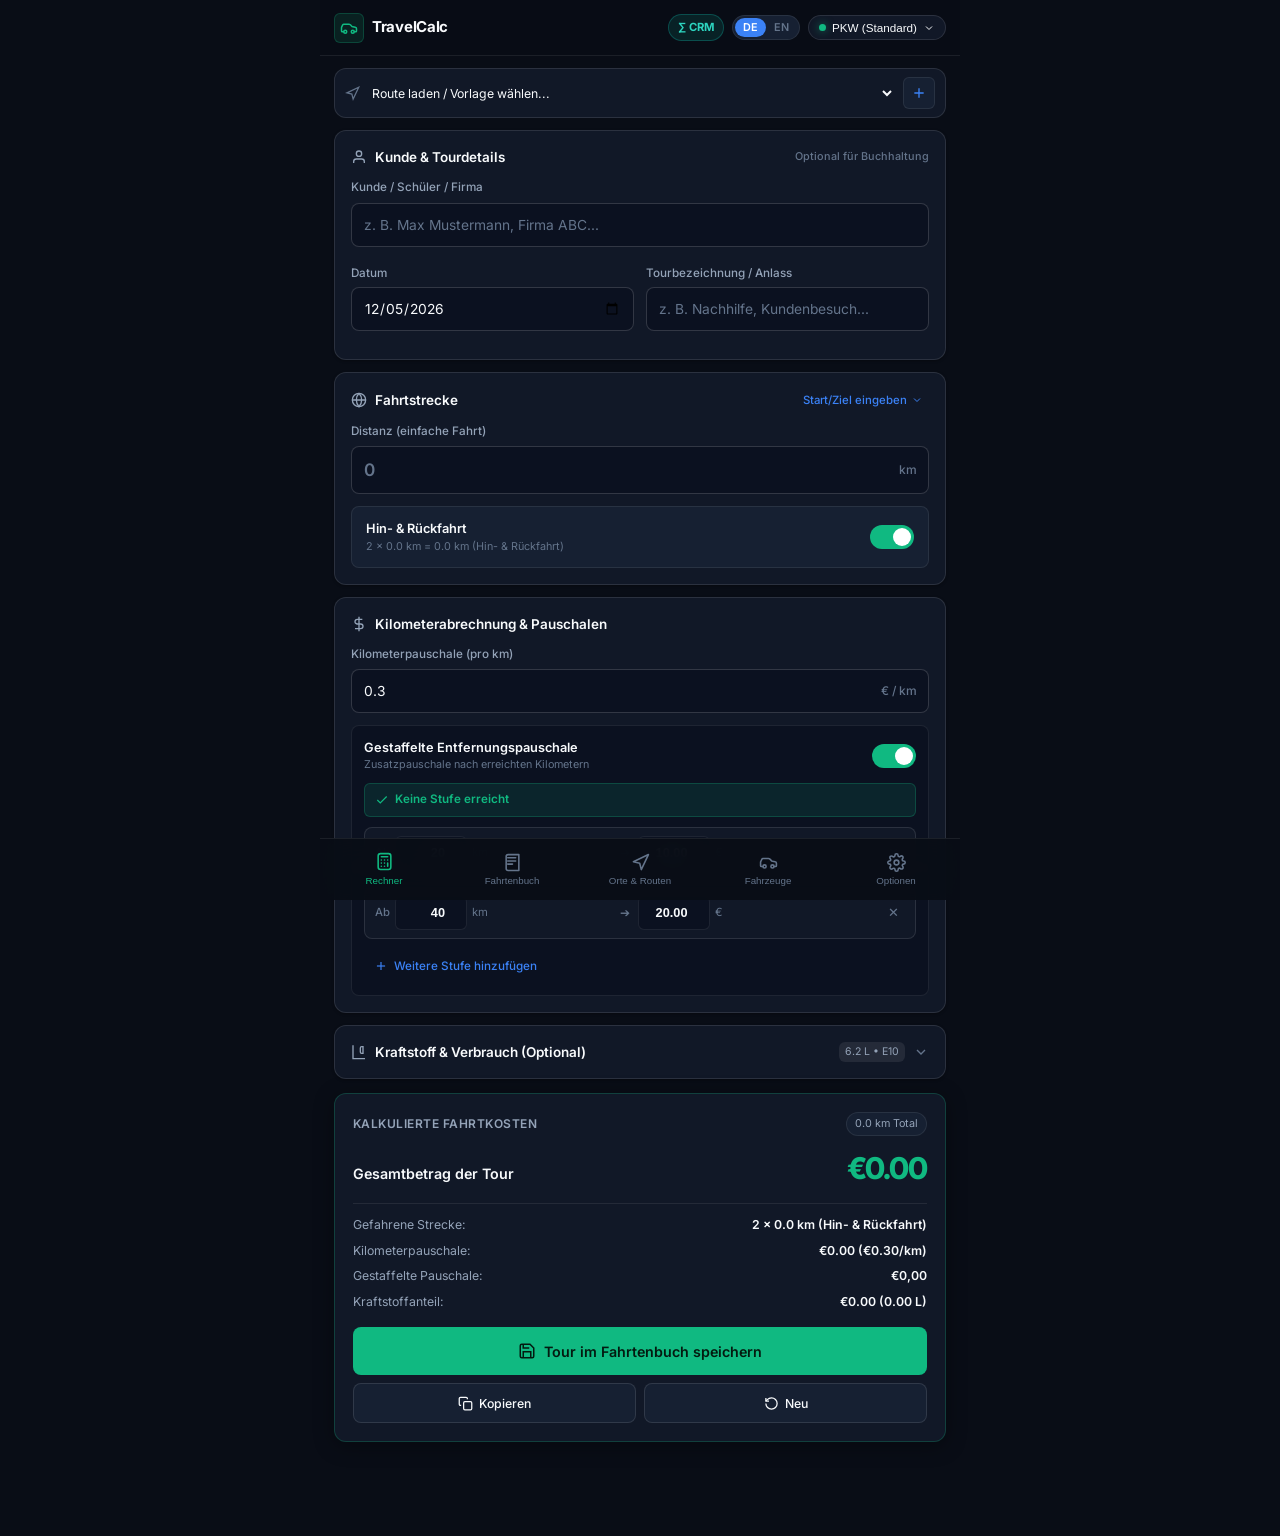
==== commit cc7e6ef3: "Connect Travelcalc to MatheCoach CRM database with student auto-matching" ====
--- a/Travelcalc/index.html
+++ b/Travelcalc/index.html
@@ -40,6 +40,11 @@
     </div>
 
     <div class="app-header__actions">
+      <!-- MatheCoach CRM Link -->
+      <a href="../../admin.html" class="app-header__crm-link" title="Zum MatheCoach CRM Dashboard">
+        <span>∑ CRM</span>
+      </a>
+
       <!-- Language Switcher Pill -->
       <div class="lang-switcher" id="langSwitcher" role="group" aria-label="Language">
         <button type="button" class="lang-btn active" data-lang="de" id="langDe">DE</button>
@@ -85,11 +90,15 @@
         </div>
 
         <div class="form-group">
-          <label class="form-label" for="inputCustomer" data-i18n="customerLabel">Kunde / Schüler / Firma</label>
+          <div style="display: flex; justify-content: space-between; align-items: baseline; margin-bottom: 6px;">
+            <label class="form-label" for="inputCustomer" data-i18n="customerLabel" style="margin-bottom: 0;">Kunde / Schüler / Firma</label>
+            <span id="crmStudentBadge" style="font-size: 0.72rem; color: #2dd4bf; font-weight: 600; display: none;">✓ CRM-Schüler aktiv</span>
+          </div>
           <div class="form-input-wrap">
             <input type="text" id="inputCustomer" class="form-input" placeholder="z. B. Max Mustermann, Firma ABC..." list="customerDatalist">
             <datalist id="customerDatalist"></datalist>
           </div>
+          <div id="crmStudentQuickList" style="display: flex; gap: 6px; flex-wrap: wrap; margin-top: 6px;"></div>
         </div>
 
         <div class="form-grid-2">
@@ -803,6 +812,8 @@
     <span id="toastMessage">Aktion erfolgreich</span>
   </div>
 
+  <!-- MatheCoach Shared Database Layer -->
+  <script src="../../shared-db.js"></script>
   <script src="app.js"></script>
 </body>
 </html>
--- a/Travelcalc/style.css
+++ b/Travelcalc/style.css
@@ -187,6 +187,47 @@
 .lang-btn.active {
   background: var(--accent-blue);
   color: #ffffff;
+}
+
+/* CRM Header Link */
+.app-header__crm-link {
+  display: inline-flex;
+  align-items: center;
+  gap: 4px;
+  background: rgba(13, 148, 136, 0.16);
+  border: 1px solid rgba(13, 148, 136, 0.4);
+  color: #2dd4bf;
+  text-decoration: none;
+  font-size: 0.75rem;
+  font-weight: 700;
+  padding: 4px 9px;
+  border-radius: var(--radius-full);
+  transition: var(--transition);
+}
+.app-header__crm-link:hover {
+  background: rgba(13, 148, 136, 0.3);
+  border-color: #2dd4bf;
+  color: #ffffff;
+}
+
+/* CRM Student Pills */
+.crm-student-pill {
+  display: inline-flex;
+  align-items: center;
+  gap: 4px;
+  background: var(--bg-surface-elevated);
+  border: 1px solid var(--border-subtle);
+  color: var(--text-secondary);
+  font-size: 0.75rem;
+  padding: 3px 8px;
+  border-radius: var(--radius-full);
+  cursor: pointer;
+  transition: var(--transition);
+}
+.crm-student-pill:hover, .crm-student-pill.active {
+  border-color: #2dd4bf;
+  color: #2dd4bf;
+  background: rgba(13, 148, 136, 0.1);
 }
 
 /* Vehicle Badge */
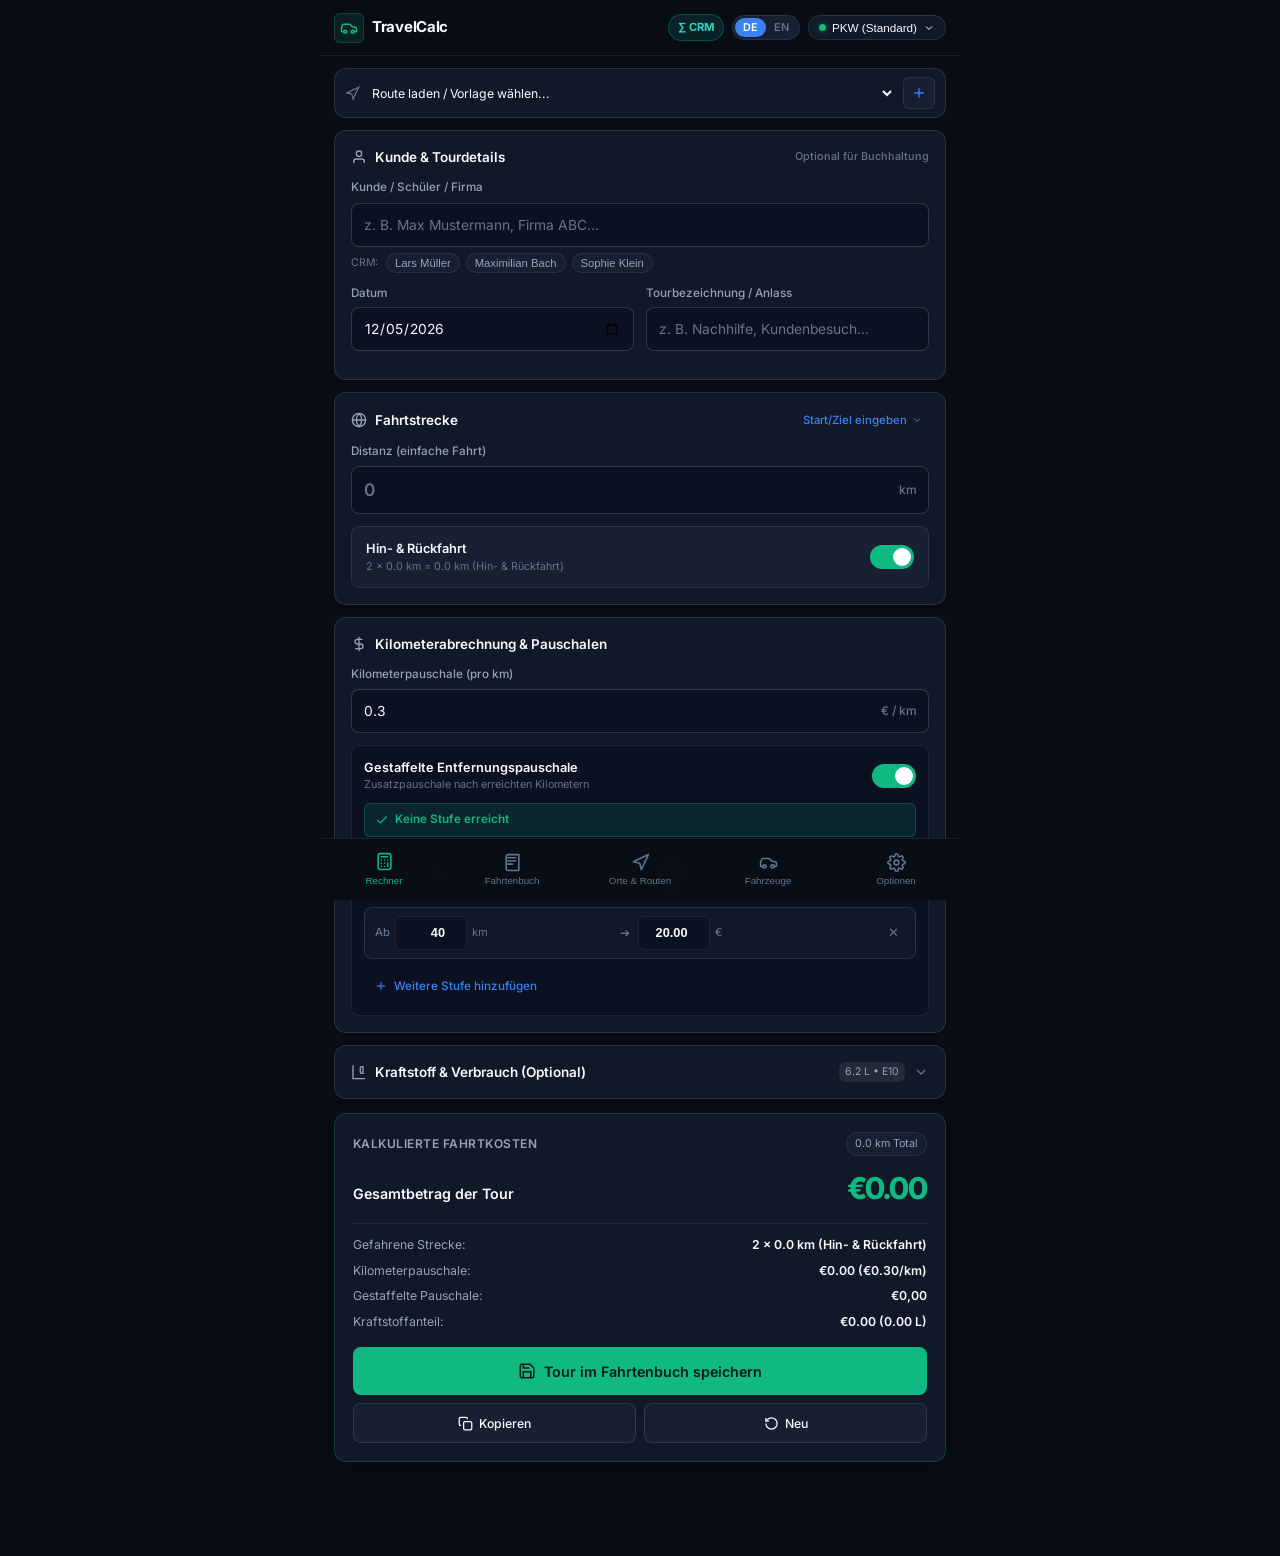
==== commit b22851cb: "feat: include shared-db.js and smart CRM cross-linking for Travelcalc" ====
--- a/Travelcalc/index.html
+++ b/Travelcalc/index.html
@@ -813,7 +813,7 @@
   </div>
 
   <!-- MatheCoach Shared Database Layer -->
-  <script src="../../shared-db.js"></script>
+  <script src="shared-db.js"></script>
   <script src="app.js"></script>
 </body>
 </html>
